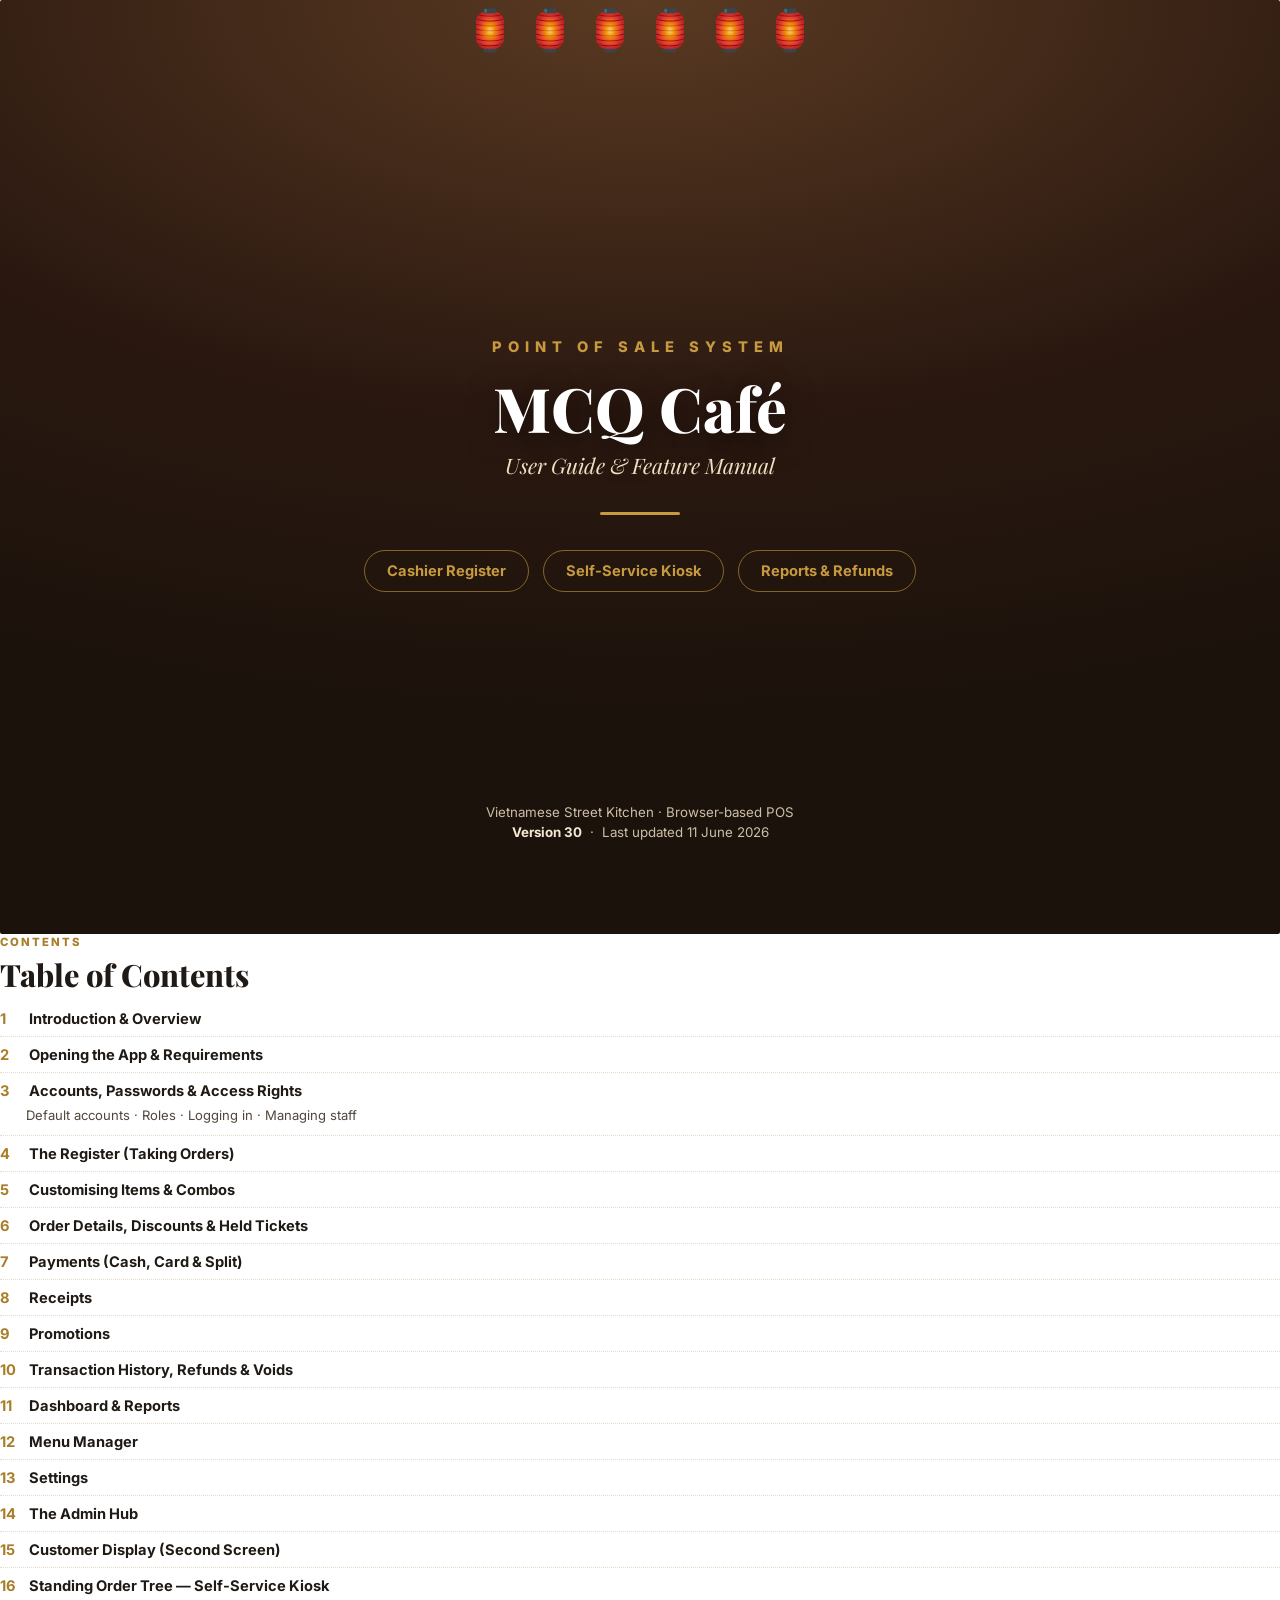
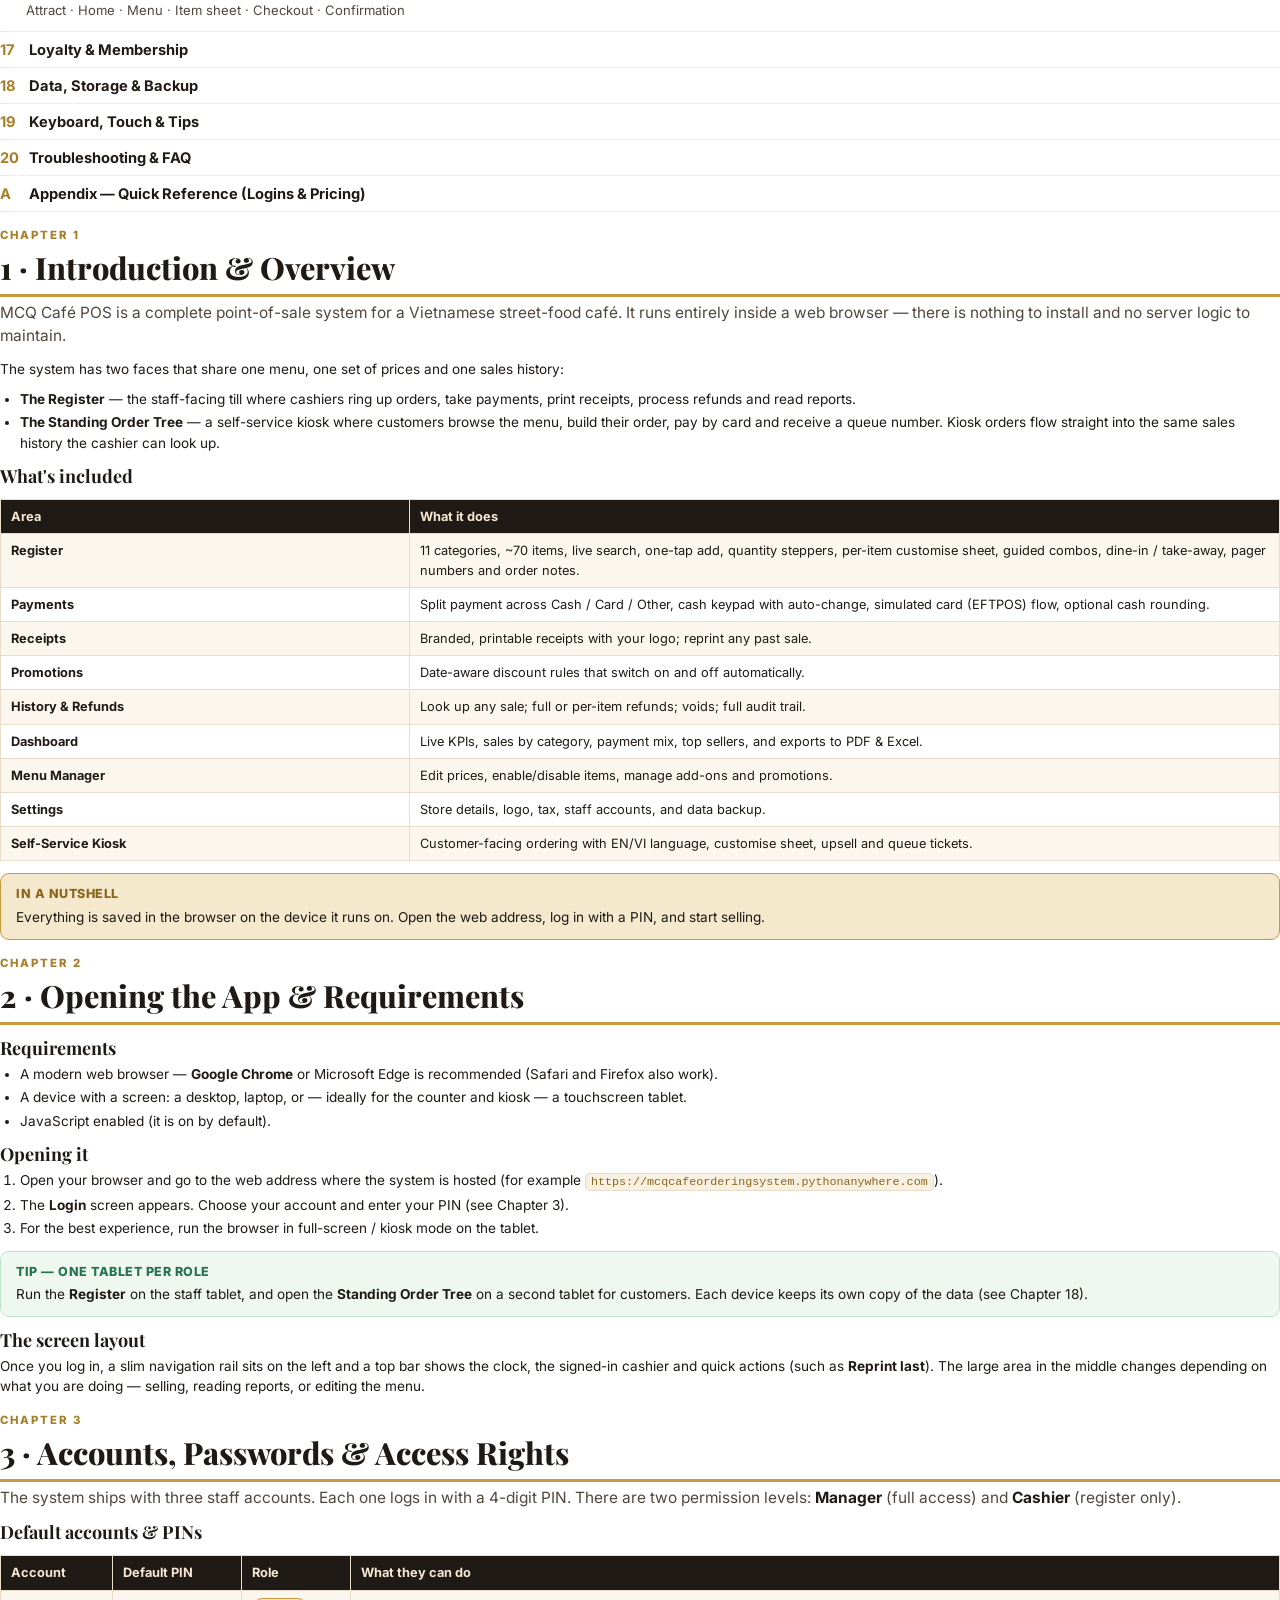
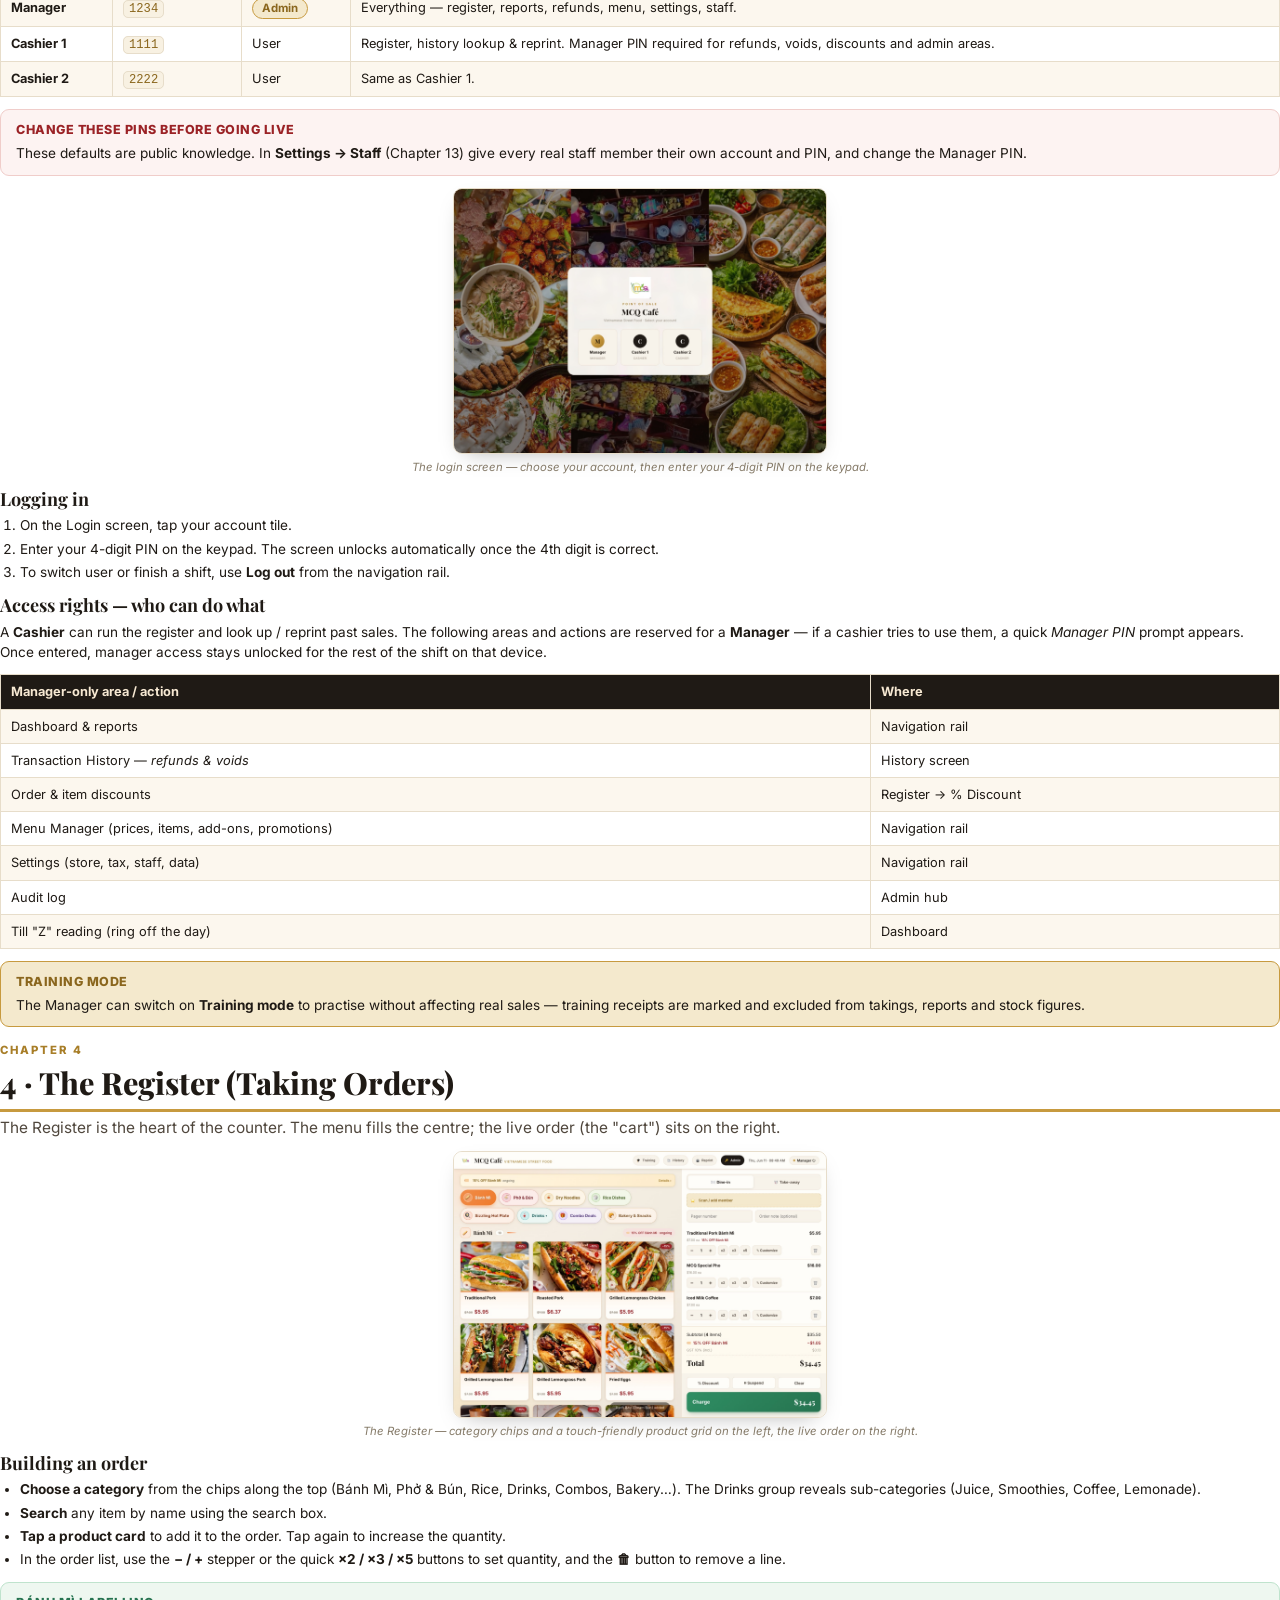
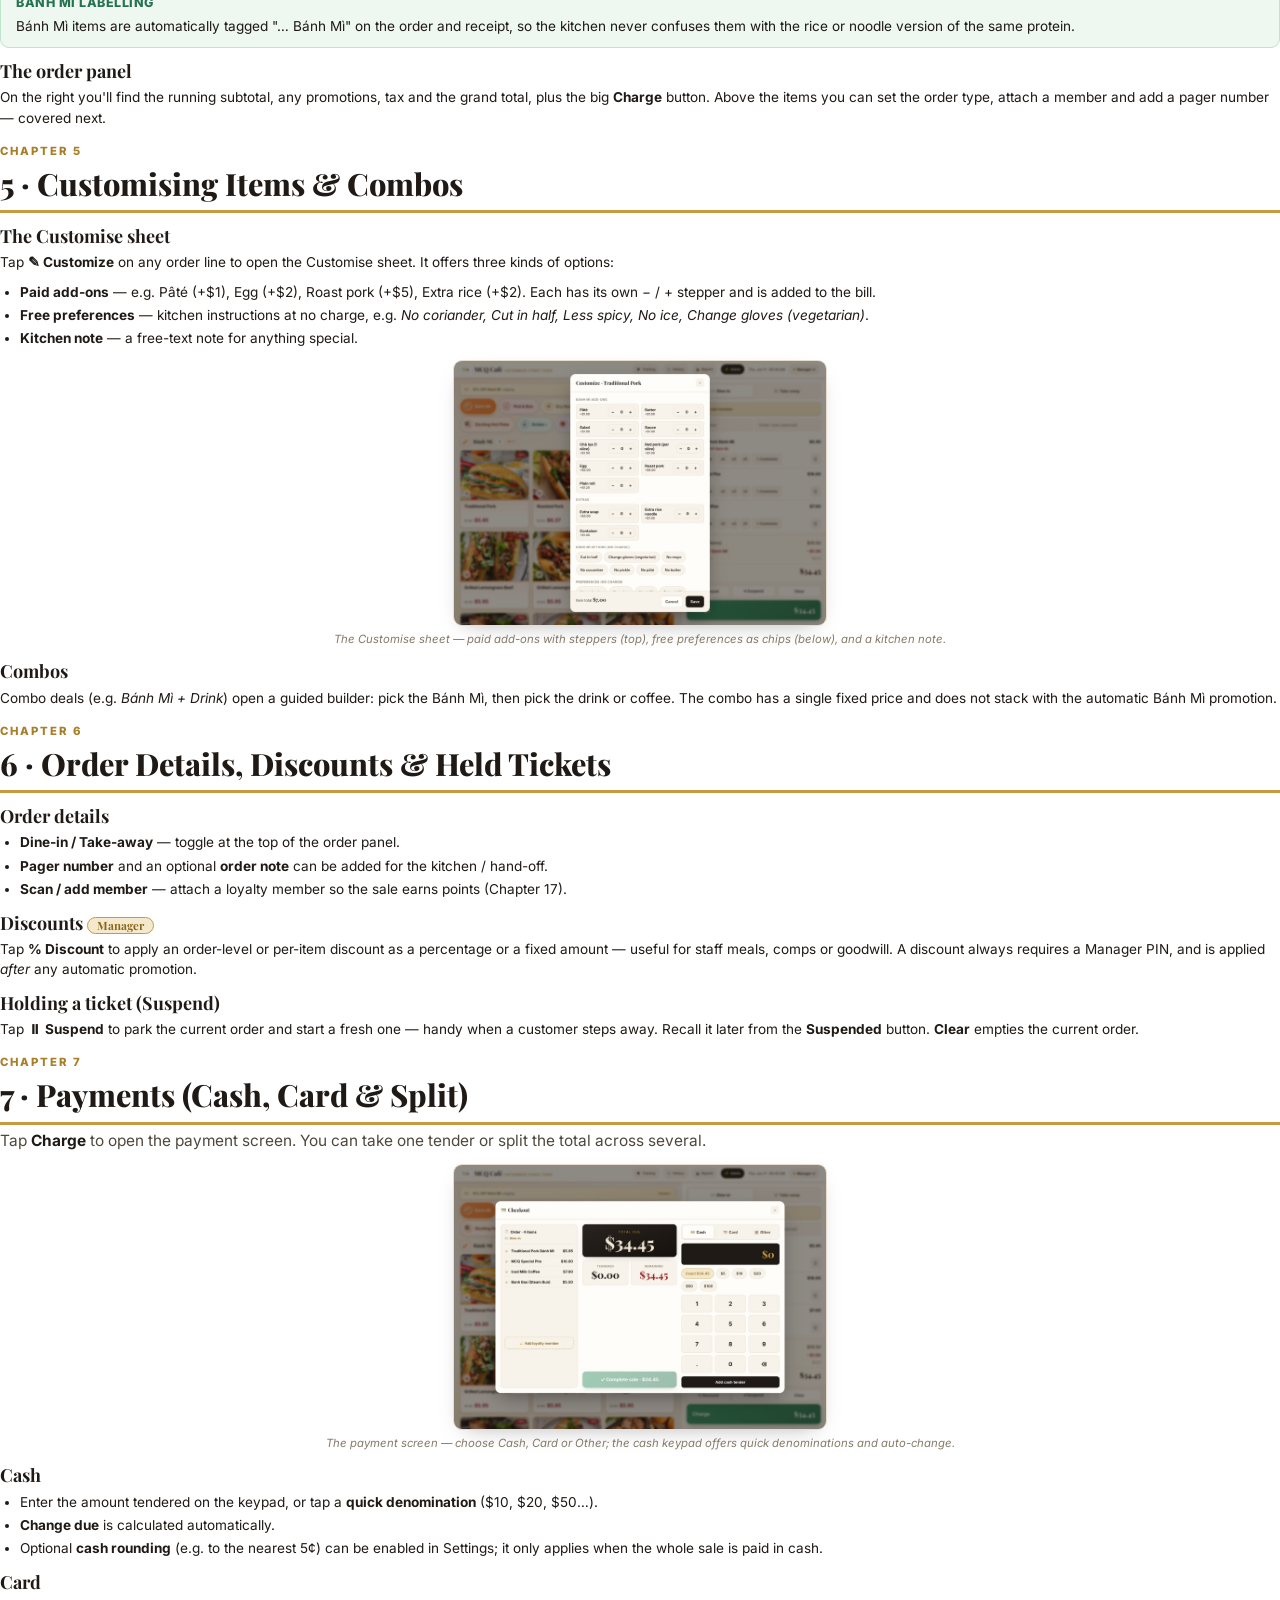
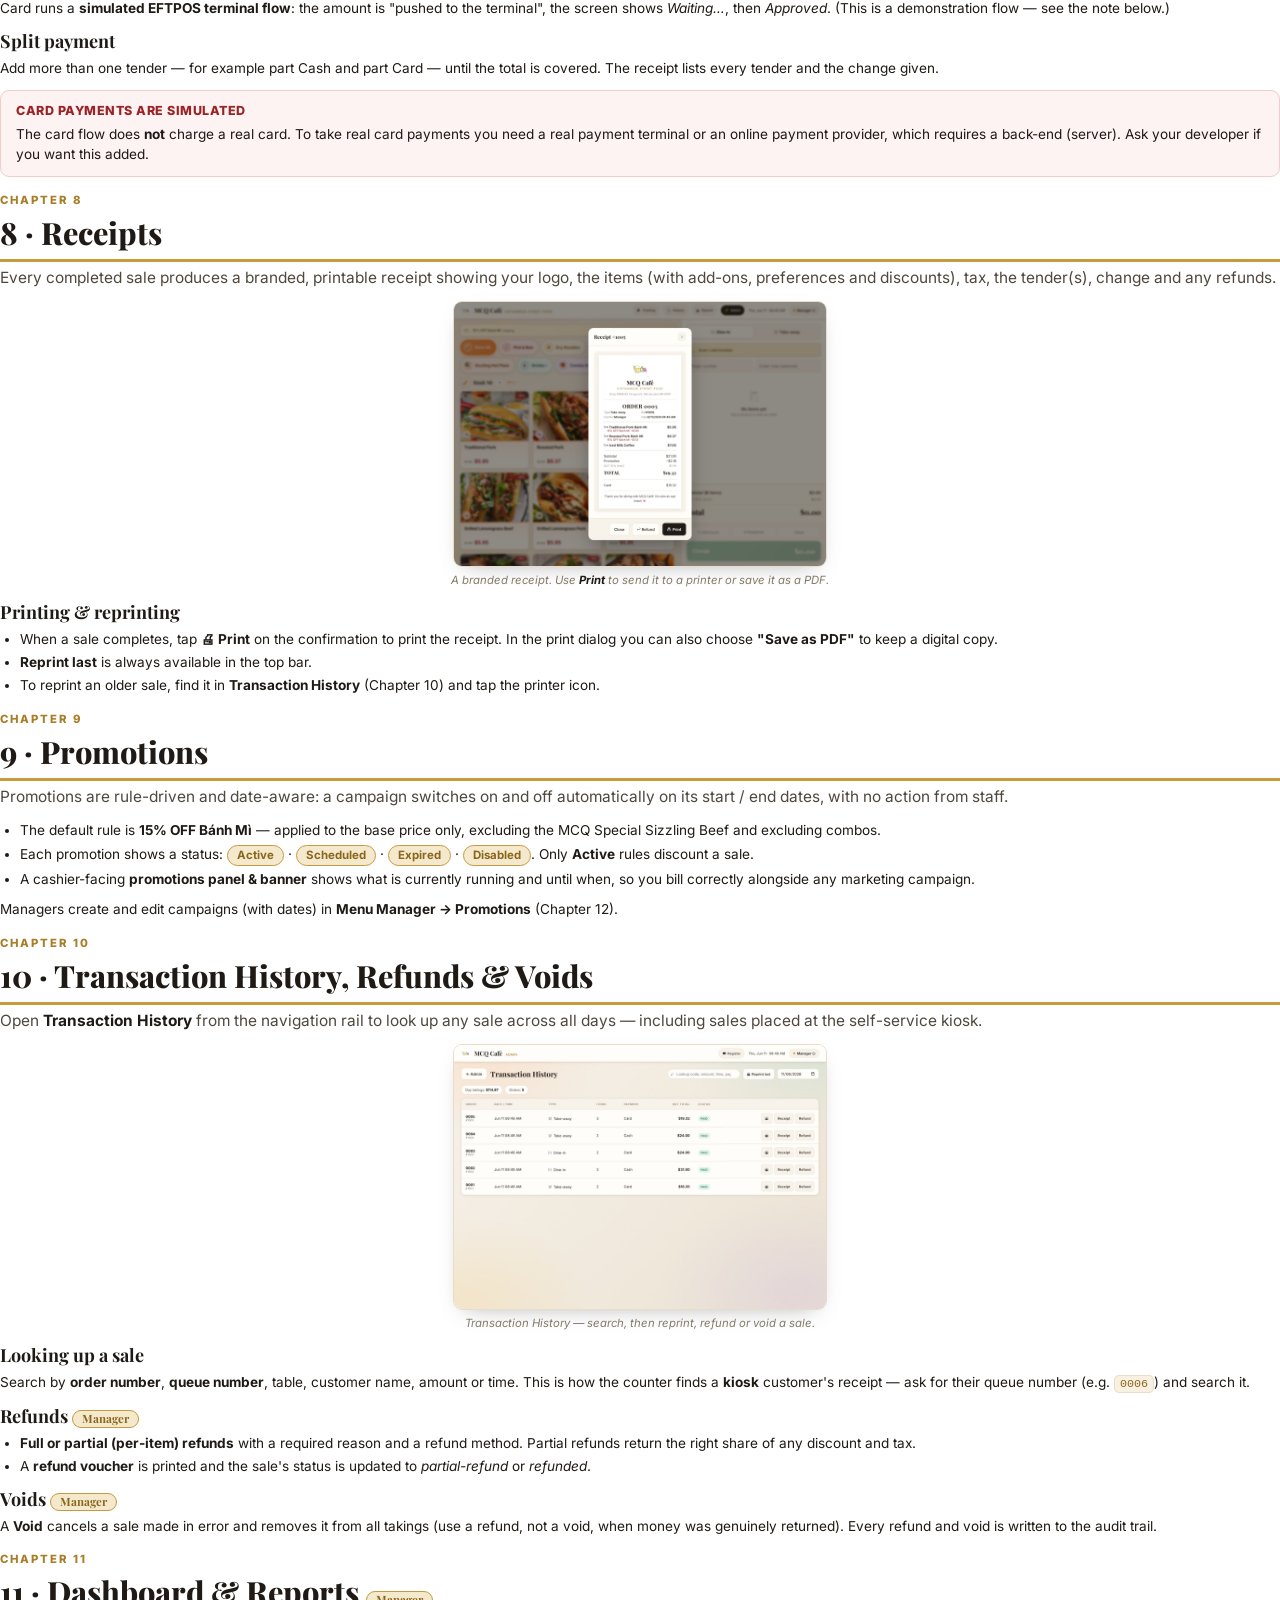
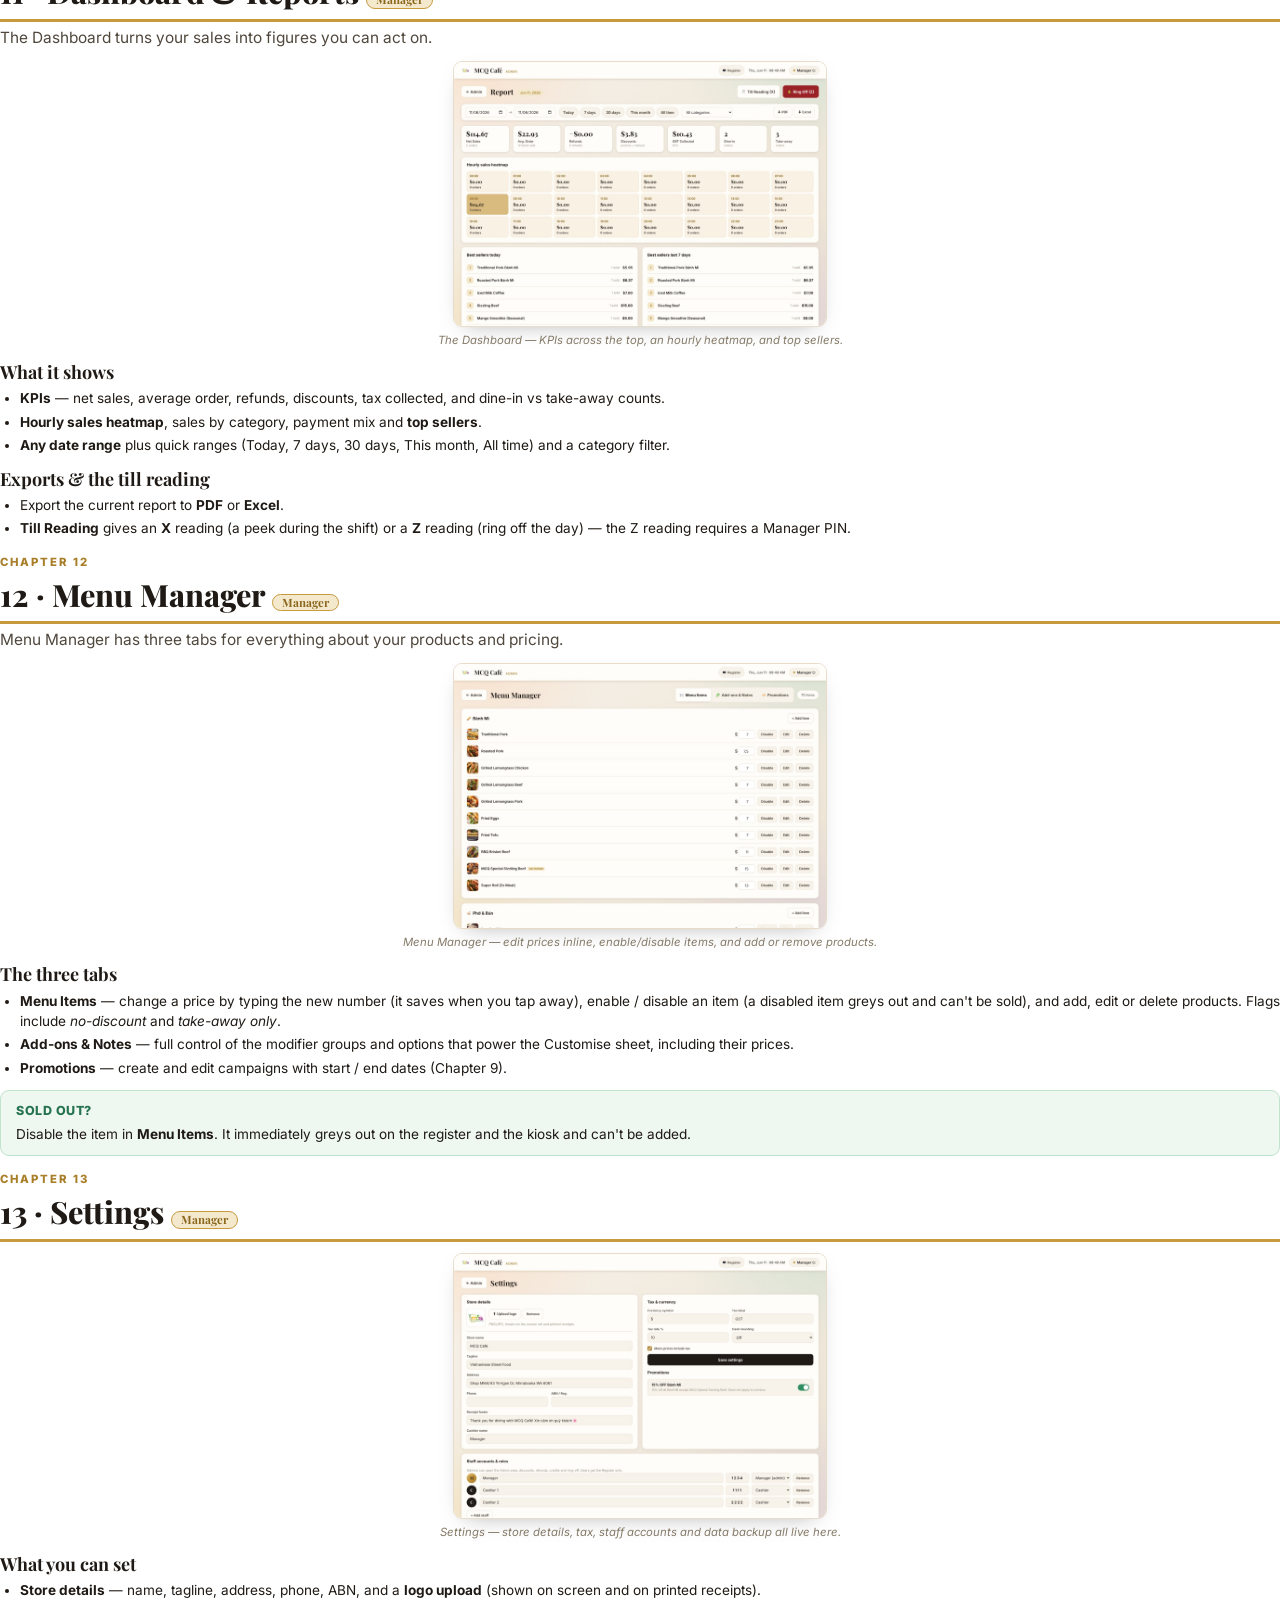
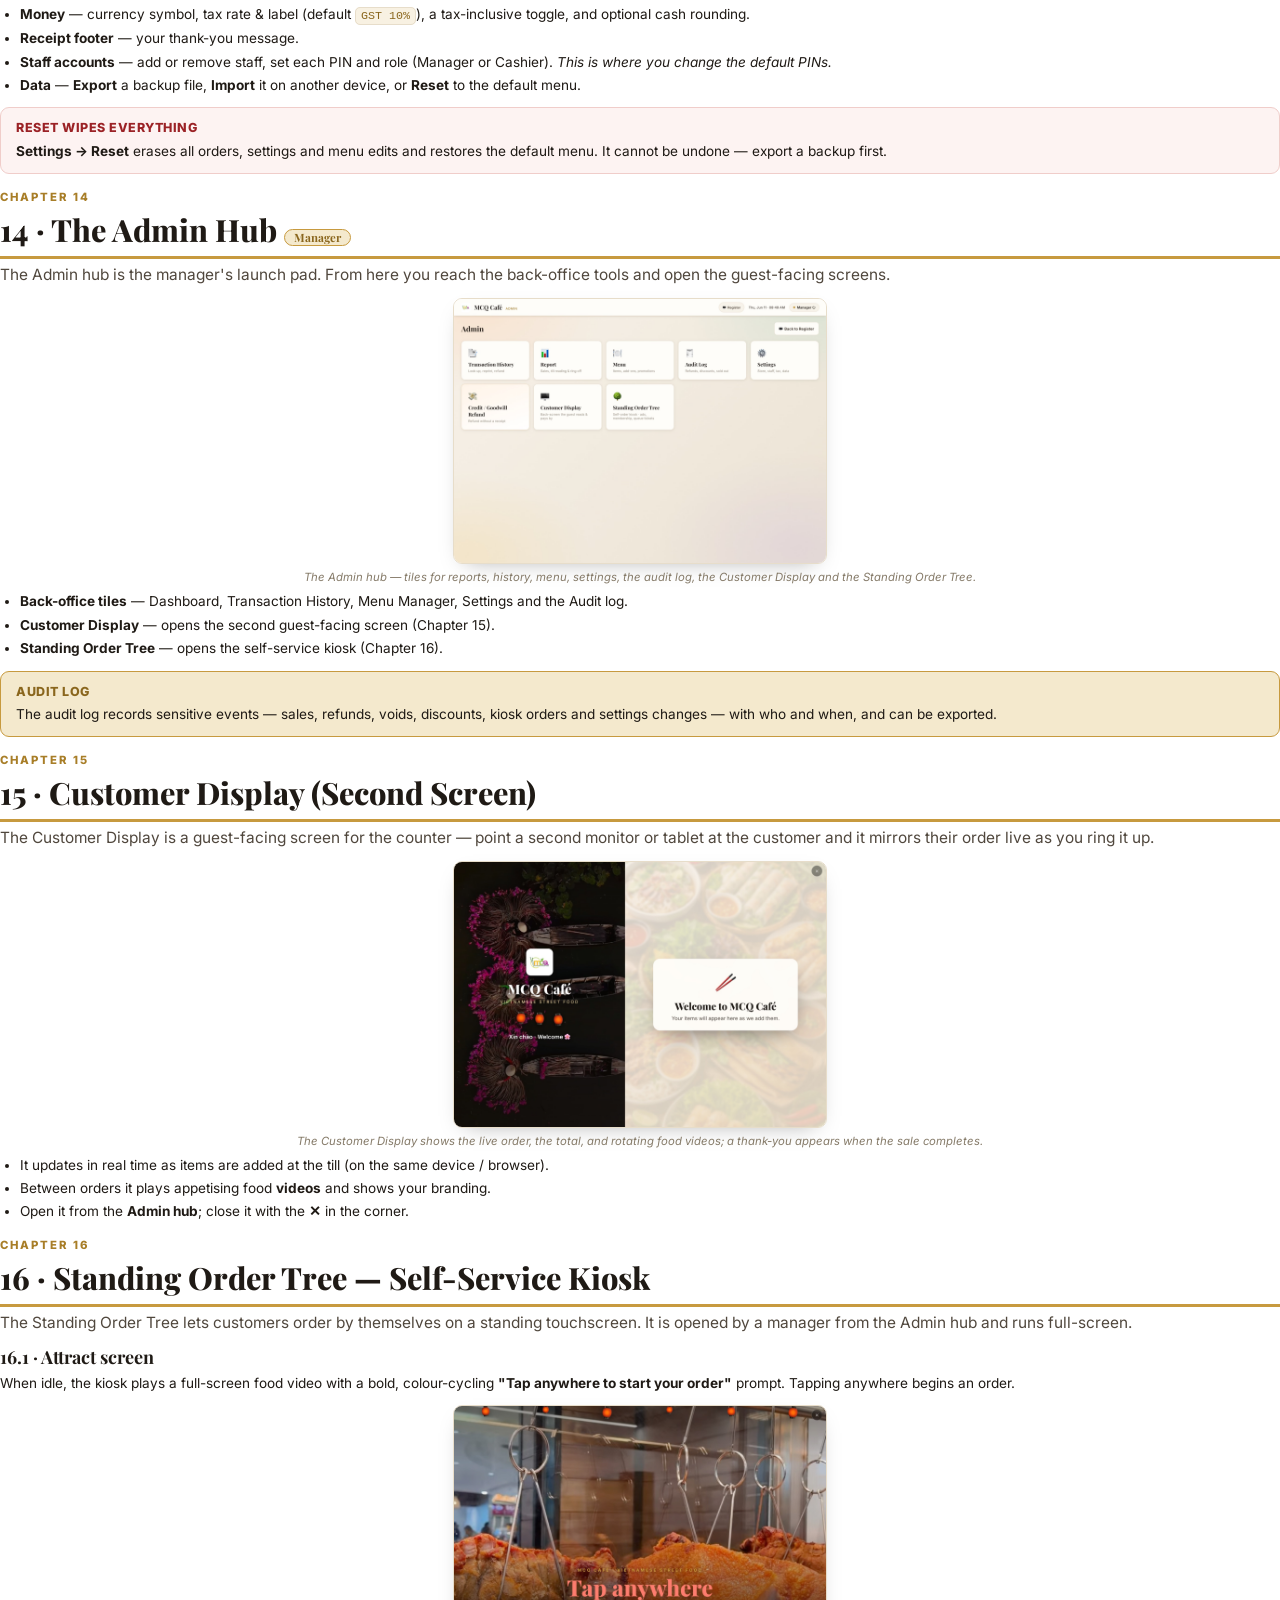
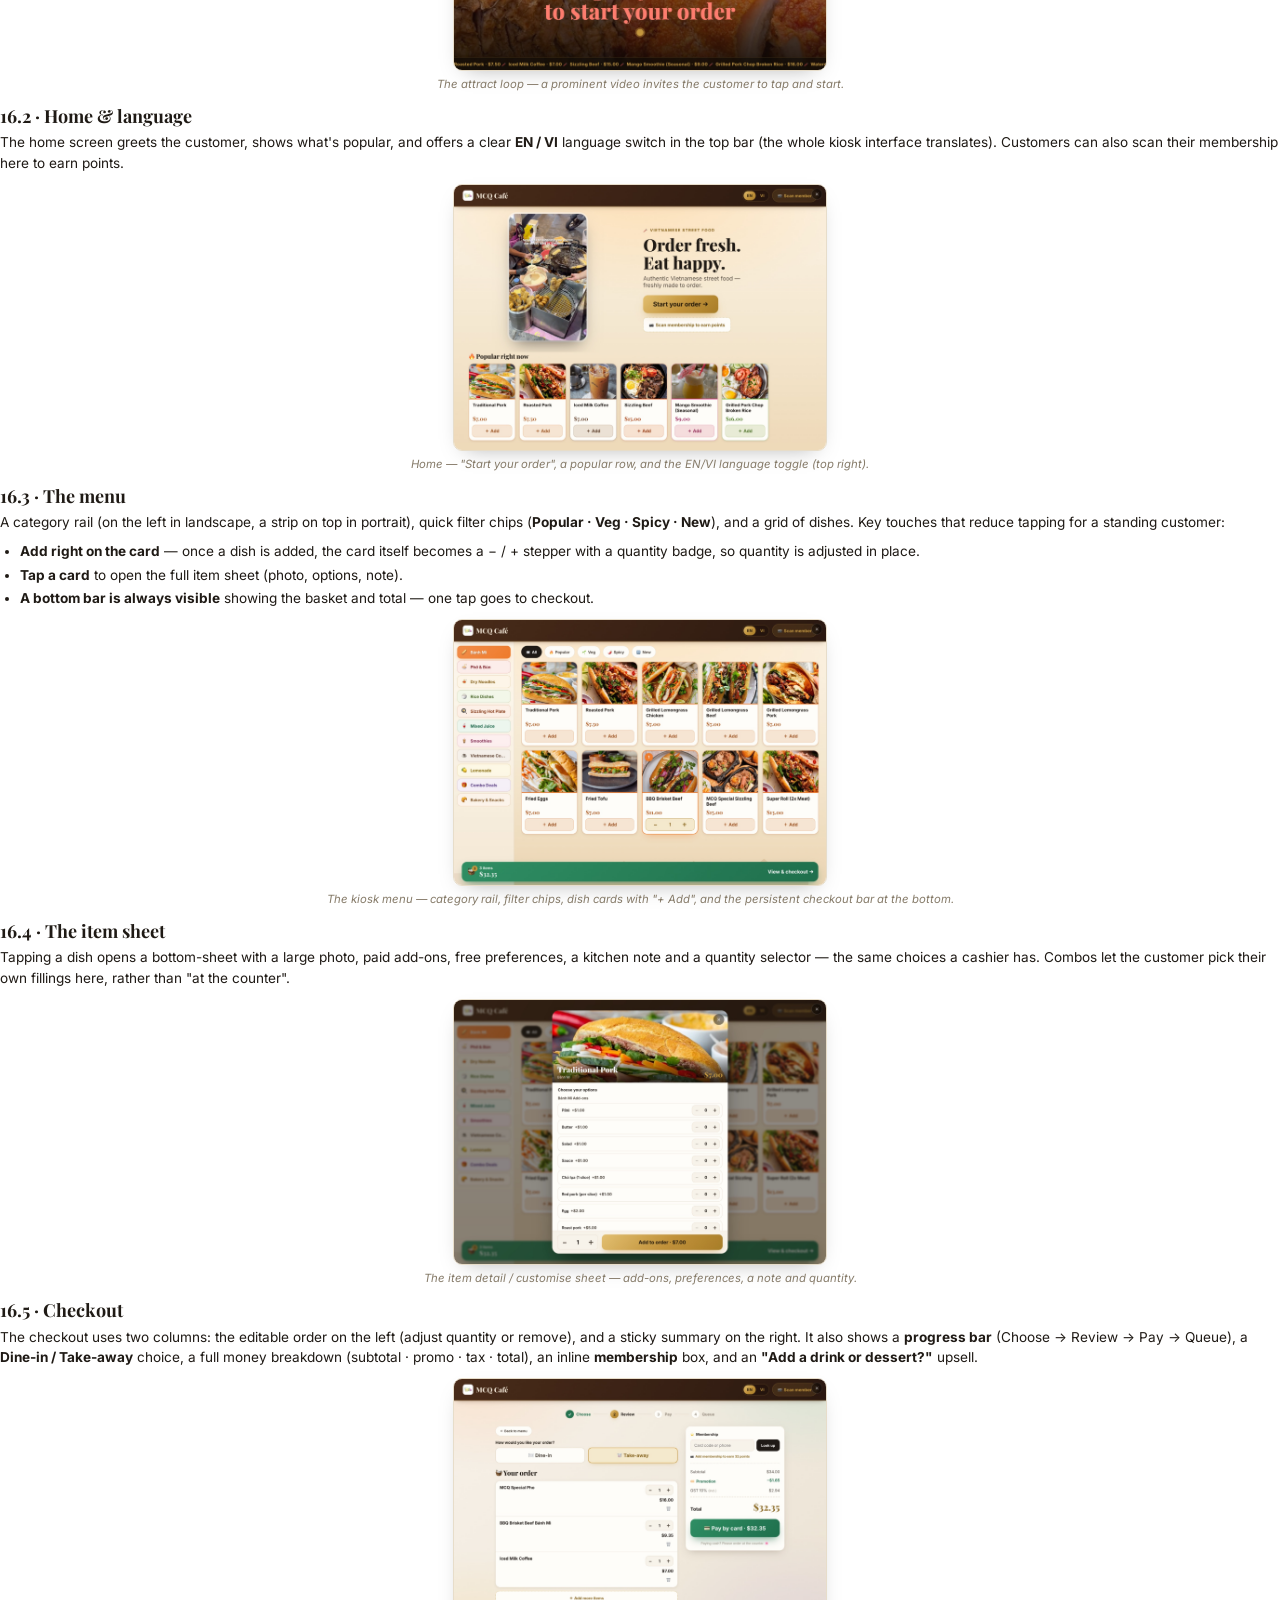
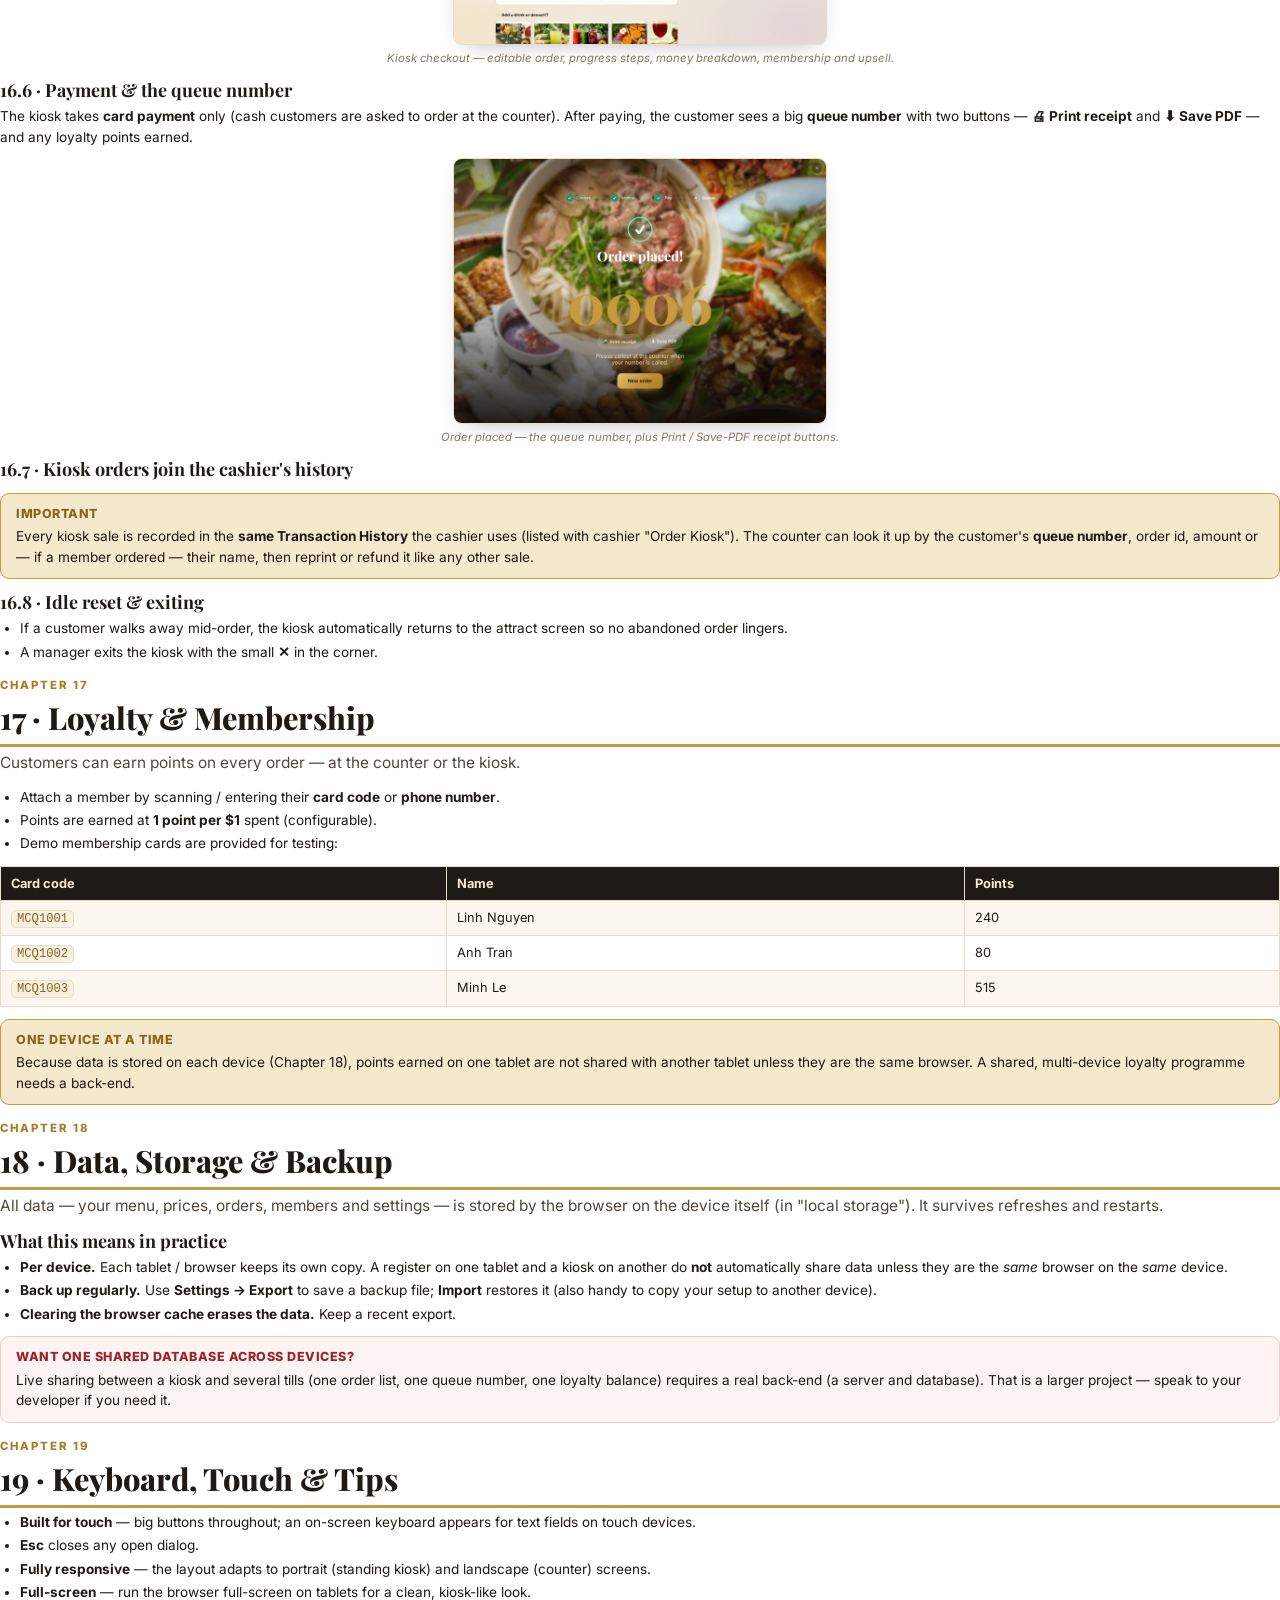
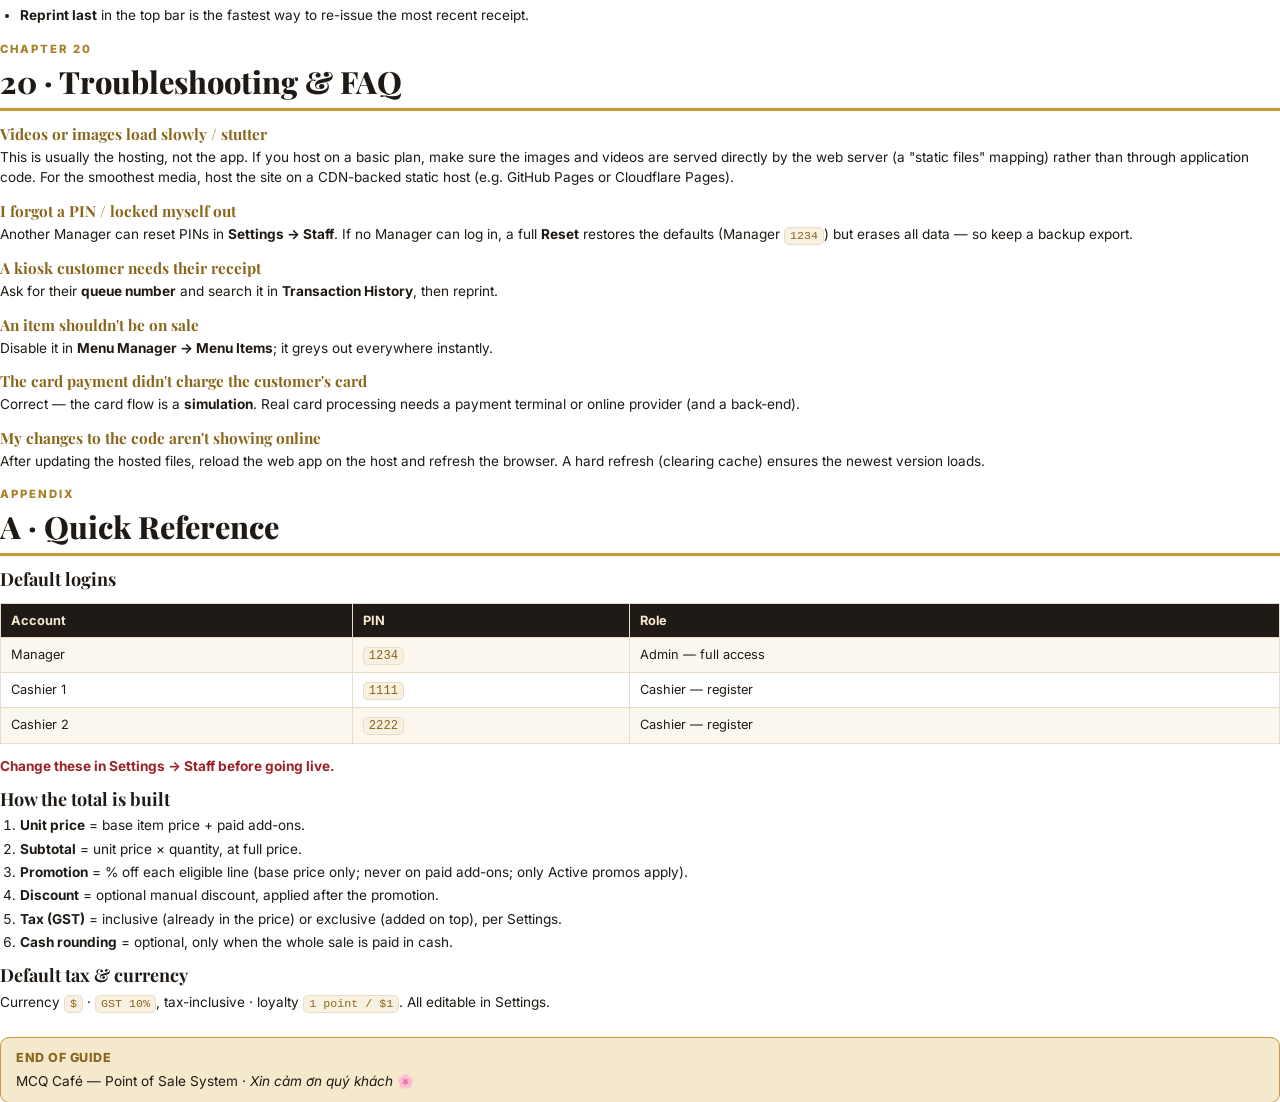
==== docs/USER_GUIDE.html @ 4bba177c "Add full user guide (PDF + HTML + screenshots) A 20-page English user manual covering accounts/passw" ====
<!doctype html>
<html lang="en">
<head>
<meta charset="utf-8">
<title>MCQ Café POS — User Guide</title>
<link href="https://fonts.googleapis.com/css2?family=Playfair+Display:wght@600;700;800&family=Inter:wght@400;500;600;700;800&display=swap" rel="stylesheet">
<style>
  :root{
    --ink:#1f1a15; --ink2:#50473d; --muted:#857a68;
    --gold:#c79a3f; --gold2:#a87e28; --gold3:#8a661d; --goldsoft:#f4e9cd;
    --line:#e7ddca; --cream:#fcf7ee; --cream2:#f8f1e2; --green:#267350; --red:#9b2226;
    --serif:'Playfair Display',Georgia,serif; --sans:'Inter',-apple-system,Segoe UI,sans-serif;
  }
  *{box-sizing:border-box;}
  html{-webkit-print-color-adjust:exact;print-color-adjust:exact;}
  body{margin:0;font-family:var(--sans);color:var(--ink);font-size:10.2pt;line-height:1.5;}
  h1,h2,h3,h4{font-family:var(--serif);color:var(--ink);line-height:1.18;}
  p{margin:0 0 9px;}
  a{color:var(--gold3);}
  code{font-family:'SF Mono',Menlo,monospace;background:var(--cream2);border:1px solid var(--line);border-radius:5px;padding:1px 5px;font-size:.86em;color:var(--gold3);}
  ul,ol{margin:0 0 10px;padding-left:20px;}
  li{margin:3px 0;}
  strong{color:var(--ink);}

  /* ---- page flow ---- */
  .chapter{margin-top:15px;}
  .chapter:first-of-type{margin-top:0;}
  .toc{page-break-after:always;}
  h2.h,h3,h4{page-break-after:avoid;}
  .avoid{page-break-inside:avoid;}

  /* ---- cover ---- */
  .cover{position:relative;height:247mm;display:flex;flex-direction:column;justify-content:center;
    color:#f6e8d2;text-align:center;padding:0 22mm;overflow:hidden;border-radius:2px;
    background:radial-gradient(120% 80% at 50% 0%,#5a3a22 0%,#2a1810 55%,#1a120b 100%);page-break-after:always;}
  .cover .lantern{position:absolute;top:0;left:0;right:0;display:flex;justify-content:space-around;font-size:30pt;opacity:.9;}
  .cover .eyebrow{letter-spacing:6px;text-transform:uppercase;color:var(--gold);font-weight:800;font-size:11pt;margin-bottom:14px;}
  .cover h1{font-size:46pt;font-weight:800;color:#fff;margin:0 0 6px;text-shadow:0 6px 30px rgba(0,0,0,.5);}
  .cover .sub{font-size:16pt;color:#f0e0c2;font-family:var(--serif);font-style:italic;margin-bottom:30px;}
  .cover .rule{width:80px;height:3px;background:var(--gold);margin:0 auto 30px;border-radius:3px;}
  .cover .tag{display:inline-block;border:1.5px solid rgba(199,154,63,.6);border-radius:30px;padding:9px 22px;color:var(--gold);font-weight:700;font-size:11pt;margin:5px;}
  .cover .foot{position:absolute;left:0;right:0;bottom:24mm;color:#cdbfa6;font-size:10pt;}
  .cover .foot b{color:#f6e8d2;}

  /* ---- headings ---- */
  h2.h{font-size:23pt;font-weight:800;margin:0 0 4px;padding-bottom:8px;border-bottom:3px solid var(--gold);}
  .kicker{color:var(--gold2);font-weight:800;letter-spacing:2px;text-transform:uppercase;font-size:8.5pt;margin-bottom:6px;}
  h3{font-size:13.5pt;font-weight:700;margin:13px 0 5px;color:var(--ink);}
  h4{font-size:11.5pt;font-weight:700;margin:14px 0 4px;color:var(--gold3);}

  /* ---- figures ---- */
  figure{margin:11px 0 5px;page-break-inside:avoid;}
  figure img{width:52%;max-width:99mm;border:1px solid var(--line);border-radius:9px;box-shadow:0 8px 22px -12px rgba(0,0,0,.35);display:block;margin:0 auto;}
  figcaption{font-size:8.5pt;color:var(--muted);margin-top:5px;text-align:center;font-style:italic;}

  /* ---- callouts ---- */
  .box{border-radius:9px;padding:11px 15px;margin:12px 0;page-break-inside:avoid;border:1px solid var(--line);background:var(--cream);}
  .box .bt{font-weight:800;font-size:9.4pt;text-transform:uppercase;letter-spacing:.5px;margin-bottom:3px;}
  .tip{background:#eef7f0;border-color:#bfe3cd;} .tip .bt{color:var(--green);}
  .warn{background:#fdf3f2;border-color:#f0cdca;} .warn .bt{color:var(--red);}
  .note{background:var(--goldsoft);border-color:var(--gold);} .note .bt{color:var(--gold3);}

  /* ---- tables ---- */
  table{width:100%;border-collapse:collapse;margin:12px 0;font-size:9.6pt;page-break-inside:avoid;}
  th,td{border:1px solid var(--line);padding:7px 10px;text-align:left;vertical-align:top;}
  th{background:var(--ink);color:#f6e8d2;font-weight:700;}
  tr:nth-child(even) td{background:var(--cream);}
  td code{font-size:.95em;}

  .lead{font-size:11.6pt;color:var(--ink2);margin-bottom:12px;}
  .pill{display:inline-block;background:var(--goldsoft);color:var(--gold3);border:1px solid var(--gold);border-radius:20px;padding:1px 9px;font-size:8.6pt;font-weight:700;}
  .twocol{column-count:2;column-gap:20px;}
  .twocol li{break-inside:avoid;}

  /* TOC */
  .toc h2{border:none;}
  .toc ol{list-style:none;padding:0;font-size:11pt;}
  .toc>ol>li{margin:7px 0;font-weight:700;border-bottom:1px dotted var(--line);padding-bottom:6px;}
  .toc .num{display:inline-block;width:26px;color:var(--gold2);}
  .toc ul{list-style:none;padding-left:26px;margin:4px 0;font-weight:400;color:var(--ink2);font-size:9.8pt;}
</style>
</head>
<body>

<!-- ====================== COVER ====================== -->
<section class="cover">
  <div class="lantern">🏮 🏮 🏮 🏮 🏮 🏮</div>
  <div class="eyebrow">Point of Sale System</div>
  <h1>MCQ Café</h1>
  <div class="sub">User Guide &amp; Feature Manual</div>
  <div class="rule"></div>
  <div>
    <span class="tag">Cashier Register</span>
    <span class="tag">Self-Service Kiosk</span>
    <span class="tag">Reports &amp; Refunds</span>
  </div>
  <div class="foot">
    Vietnamese Street Kitchen · Browser-based POS<br>
    <b>Version 30</b> &nbsp;·&nbsp; Last updated 11 June 2026
  </div>
</section>

<!-- ====================== TOC ====================== -->
<section class="toc">
  <div class="kicker">Contents</div>
  <h2 class="h">Table of Contents</h2>
  <ol>
    <li><span class="num">1</span> Introduction &amp; Overview</li>
    <li><span class="num">2</span> Opening the App &amp; Requirements</li>
    <li><span class="num">3</span> Accounts, Passwords &amp; Access Rights
      <ul><li>Default accounts · Roles · Logging in · Managing staff</li></ul></li>
    <li><span class="num">4</span> The Register (Taking Orders)</li>
    <li><span class="num">5</span> Customising Items &amp; Combos</li>
    <li><span class="num">6</span> Order Details, Discounts &amp; Held Tickets</li>
    <li><span class="num">7</span> Payments (Cash, Card &amp; Split)</li>
    <li><span class="num">8</span> Receipts</li>
    <li><span class="num">9</span> Promotions</li>
    <li><span class="num">10</span> Transaction History, Refunds &amp; Voids</li>
    <li><span class="num">11</span> Dashboard &amp; Reports</li>
    <li><span class="num">12</span> Menu Manager</li>
    <li><span class="num">13</span> Settings</li>
    <li><span class="num">14</span> The Admin Hub</li>
    <li><span class="num">15</span> Customer Display (Second Screen)</li>
    <li><span class="num">16</span> Standing Order Tree — Self-Service Kiosk
      <ul><li>Attract · Home · Menu · Item sheet · Checkout · Confirmation</li></ul></li>
    <li><span class="num">17</span> Loyalty &amp; Membership</li>
    <li><span class="num">18</span> Data, Storage &amp; Backup</li>
    <li><span class="num">19</span> Keyboard, Touch &amp; Tips</li>
    <li><span class="num">20</span> Troubleshooting &amp; FAQ</li>
    <li><span class="num">A</span> Appendix — Quick Reference (Logins &amp; Pricing)</li>
  </ol>
</section>

<!-- ====================== 1. INTRO ====================== -->
<section class="chapter">
  <div class="kicker">Chapter 1</div>
  <h2 class="h">1 · Introduction &amp; Overview</h2>
  <p class="lead">MCQ Café POS is a complete point-of-sale system for a Vietnamese street-food café. It runs entirely inside a web browser — there is nothing to install and no server logic to maintain.</p>

  <p>The system has two faces that share one menu, one set of prices and one sales history:</p>
  <ul>
    <li><strong>The Register</strong> — the staff-facing till where cashiers ring up orders, take payments, print receipts, process refunds and read reports.</li>
    <li><strong>The Standing Order Tree</strong> — a self-service kiosk where customers browse the menu, build their order, pay by card and receive a queue number. Kiosk orders flow straight into the same sales history the cashier can look up.</li>
  </ul>

  <h3>What's included</h3>
  <table>
    <tr><th style="width:32%">Area</th><th>What it does</th></tr>
    <tr><td><strong>Register</strong></td><td>11 categories, ~70 items, live search, one-tap add, quantity steppers, per-item customise sheet, guided combos, dine-in / take-away, pager numbers and order notes.</td></tr>
    <tr><td><strong>Payments</strong></td><td>Split payment across Cash / Card / Other, cash keypad with auto-change, simulated card (EFTPOS) flow, optional cash rounding.</td></tr>
    <tr><td><strong>Receipts</strong></td><td>Branded, printable receipts with your logo; reprint any past sale.</td></tr>
    <tr><td><strong>Promotions</strong></td><td>Date-aware discount rules that switch on and off automatically.</td></tr>
    <tr><td><strong>History &amp; Refunds</strong></td><td>Look up any sale; full or per-item refunds; voids; full audit trail.</td></tr>
    <tr><td><strong>Dashboard</strong></td><td>Live KPIs, sales by category, payment mix, top sellers, and exports to PDF &amp; Excel.</td></tr>
    <tr><td><strong>Menu Manager</strong></td><td>Edit prices, enable/disable items, manage add-ons and promotions.</td></tr>
    <tr><td><strong>Settings</strong></td><td>Store details, logo, tax, staff accounts, and data backup.</td></tr>
    <tr><td><strong>Self-Service Kiosk</strong></td><td>Customer-facing ordering with EN/VI language, customise sheet, upsell and queue tickets.</td></tr>
  </table>

  <div class="box note"><div class="bt">In a nutshell</div>Everything is saved in the browser on the device it runs on. Open the web address, log in with a PIN, and start selling.</div>
</section>

<!-- ====================== 2. OPENING ====================== -->
<section class="chapter">
  <div class="kicker">Chapter 2</div>
  <h2 class="h">2 · Opening the App &amp; Requirements</h2>

  <h3>Requirements</h3>
  <ul>
    <li>A modern web browser — <strong>Google Chrome</strong> or Microsoft Edge is recommended (Safari and Firefox also work).</li>
    <li>A device with a screen: a desktop, laptop, or — ideally for the counter and kiosk — a touchscreen tablet.</li>
    <li>JavaScript enabled (it is on by default).</li>
  </ul>

  <h3>Opening it</h3>
  <ol>
    <li>Open your browser and go to the web address where the system is hosted (for example <code>https://mcqcafeorderingsystem.pythonanywhere.com</code>).</li>
    <li>The <strong>Login</strong> screen appears. Choose your account and enter your PIN (see Chapter 3).</li>
    <li>For the best experience, run the browser in full-screen / kiosk mode on the tablet.</li>
  </ol>

  <div class="box tip"><div class="bt">Tip — one tablet per role</div>Run the <strong>Register</strong> on the staff tablet, and open the <strong>Standing Order Tree</strong> on a second tablet for customers. Each device keeps its own copy of the data (see Chapter 18).</div>

  <h3>The screen layout</h3>
  <p>Once you log in, a slim navigation rail sits on the left and a top bar shows the clock, the signed-in cashier and quick actions (such as <strong>Reprint last</strong>). The large area in the middle changes depending on what you are doing — selling, reading reports, or editing the menu.</p>
</section>

<!-- ====================== 3. ACCOUNTS ====================== -->
<section class="chapter">
  <div class="kicker">Chapter 3</div>
  <h2 class="h">3 · Accounts, Passwords &amp; Access Rights</h2>
  <p class="lead">The system ships with three staff accounts. Each one logs in with a 4-digit PIN. There are two permission levels: <strong>Manager</strong> (full access) and <strong>Cashier</strong> (register only).</p>

  <h3>Default accounts &amp; PINs</h3>
  <table>
    <tr><th>Account</th><th>Default PIN</th><th>Role</th><th>What they can do</th></tr>
    <tr><td><strong>Manager</strong></td><td><code>1234</code></td><td><span class="pill">Admin</span></td><td>Everything — register, reports, refunds, menu, settings, staff.</td></tr>
    <tr><td><strong>Cashier 1</strong></td><td><code>1111</code></td><td>User</td><td>Register, history lookup &amp; reprint. Manager PIN required for refunds, voids, discounts and admin areas.</td></tr>
    <tr><td><strong>Cashier 2</strong></td><td><code>2222</code></td><td>User</td><td>Same as Cashier 1.</td></tr>
  </table>

  <div class="box warn"><div class="bt">Change these PINs before going live</div>These defaults are public knowledge. In <strong>Settings → Staff</strong> (Chapter 13) give every real staff member their own account and PIN, and change the Manager PIN.</div>

  <figure><img src="img/01-login.jpg" alt="Login screen"><figcaption>The login screen — choose your account, then enter your 4-digit PIN on the keypad.</figcaption></figure>

  <h3>Logging in</h3>
  <ol>
    <li>On the Login screen, tap your account tile.</li>
    <li>Enter your 4-digit PIN on the keypad. The screen unlocks automatically once the 4th digit is correct.</li>
    <li>To switch user or finish a shift, use <strong>Log out</strong> from the navigation rail.</li>
  </ol>

  <h3>Access rights — who can do what</h3>
  <p>A <strong>Cashier</strong> can run the register and look up / reprint past sales. The following areas and actions are reserved for a <strong>Manager</strong> — if a cashier tries to use them, a quick <em>Manager PIN</em> prompt appears. Once entered, manager access stays unlocked for the rest of the shift on that device.</p>
  <table>
    <tr><th>Manager-only area / action</th><th>Where</th></tr>
    <tr><td>Dashboard &amp; reports</td><td>Navigation rail</td></tr>
    <tr><td>Transaction History — <em>refunds &amp; voids</em></td><td>History screen</td></tr>
    <tr><td>Order &amp; item discounts</td><td>Register → % Discount</td></tr>
    <tr><td>Menu Manager (prices, items, add-ons, promotions)</td><td>Navigation rail</td></tr>
    <tr><td>Settings (store, tax, staff, data)</td><td>Navigation rail</td></tr>
    <tr><td>Audit log</td><td>Admin hub</td></tr>
    <tr><td>Till "Z" reading (ring off the day)</td><td>Dashboard</td></tr>
  </table>
  <div class="box note"><div class="bt">Training mode</div>The Manager can switch on <strong>Training mode</strong> to practise without affecting real sales — training receipts are marked and excluded from takings, reports and stock figures.</div>
</section>

<!-- ====================== 4. REGISTER ====================== -->
<section class="chapter">
  <div class="kicker">Chapter 4</div>
  <h2 class="h">4 · The Register (Taking Orders)</h2>
  <p class="lead">The Register is the heart of the counter. The menu fills the centre; the live order (the "cart") sits on the right.</p>

  <figure><img src="img/02-register.jpg" alt="Register screen"><figcaption>The Register — category chips and a touch-friendly product grid on the left, the live order on the right.</figcaption></figure>

  <h3>Building an order</h3>
  <ul>
    <li><strong>Choose a category</strong> from the chips along the top (Bánh Mì, Phở &amp; Bún, Rice, Drinks, Combos, Bakery…). The Drinks group reveals sub-categories (Juice, Smoothies, Coffee, Lemonade).</li>
    <li><strong>Search</strong> any item by name using the search box.</li>
    <li><strong>Tap a product card</strong> to add it to the order. Tap again to increase the quantity.</li>
    <li>In the order list, use the <strong>−&nbsp;/&nbsp;+</strong> stepper or the quick <strong>×2 / ×3 / ×5</strong> buttons to set quantity, and the <strong>🗑</strong> button to remove a line.</li>
  </ul>
  <div class="box tip"><div class="bt">Bánh Mì labelling</div>Bánh Mì items are automatically tagged "… Bánh Mì" on the order and receipt, so the kitchen never confuses them with the rice or noodle version of the same protein.</div>

  <h3>The order panel</h3>
  <p>On the right you'll find the running subtotal, any promotions, tax and the grand total, plus the big <strong>Charge</strong> button. Above the items you can set the order type, attach a member and add a pager number — covered next.</p>
</section>

<!-- ====================== 5. CUSTOMISE ====================== -->
<section class="chapter">
  <div class="kicker">Chapter 5</div>
  <h2 class="h">5 · Customising Items &amp; Combos</h2>

  <h3>The Customise sheet</h3>
  <p>Tap <strong>✎ Customize</strong> on any order line to open the Customise sheet. It offers three kinds of options:</p>
  <ul>
    <li><strong>Paid add-ons</strong> — e.g. Pâté (+$1), Egg (+$2), Roast pork (+$5), Extra rice (+$2). Each has its own − / + stepper and is added to the bill.</li>
    <li><strong>Free preferences</strong> — kitchen instructions at no charge, e.g. <em>No coriander, Cut in half, Less spicy, No ice, Change gloves (vegetarian)</em>.</li>
    <li><strong>Kitchen note</strong> — a free-text note for anything special.</li>
  </ul>

  <figure><img src="img/03-customize.jpg" alt="Customize sheet"><figcaption>The Customise sheet — paid add-ons with steppers (top), free preferences as chips (below), and a kitchen note.</figcaption></figure>

  <h3>Combos</h3>
  <p>Combo deals (e.g. <em>Bánh Mì + Drink</em>) open a guided builder: pick the Bánh Mì, then pick the drink or coffee. The combo has a single fixed price and does not stack with the automatic Bánh Mì promotion.</p>
</section>

<!-- ====================== 6. ORDER DETAILS ====================== -->
<section class="chapter">
  <div class="kicker">Chapter 6</div>
  <h2 class="h">6 · Order Details, Discounts &amp; Held Tickets</h2>

  <h3>Order details</h3>
  <ul>
    <li><strong>Dine-in / Take-away</strong> — toggle at the top of the order panel.</li>
    <li><strong>Pager number</strong> and an optional <strong>order note</strong> can be added for the kitchen / hand-off.</li>
    <li><strong>Scan / add member</strong> — attach a loyalty member so the sale earns points (Chapter 17).</li>
  </ul>

  <h3>Discounts <span class="pill">Manager</span></h3>
  <p>Tap <strong>% Discount</strong> to apply an order-level or per-item discount as a percentage or a fixed amount — useful for staff meals, comps or goodwill. A discount always requires a Manager PIN, and is applied <em>after</em> any automatic promotion.</p>

  <h3>Holding a ticket (Suspend)</h3>
  <p>Tap <strong>⏸ Suspend</strong> to park the current order and start a fresh one — handy when a customer steps away. Recall it later from the <strong>Suspended</strong> button. <strong>Clear</strong> empties the current order.</p>
</section>

<!-- ====================== 7. PAYMENTS ====================== -->
<section class="chapter">
  <div class="kicker">Chapter 7</div>
  <h2 class="h">7 · Payments (Cash, Card &amp; Split)</h2>
  <p class="lead">Tap <strong>Charge</strong> to open the payment screen. You can take one tender or split the total across several.</p>

  <figure><img src="img/04-payment.jpg" alt="Payment screen"><figcaption>The payment screen — choose Cash, Card or Other; the cash keypad offers quick denominations and auto-change.</figcaption></figure>

  <h3>Cash</h3>
  <ul>
    <li>Enter the amount tendered on the keypad, or tap a <strong>quick denomination</strong> ($10, $20, $50…).</li>
    <li><strong>Change due</strong> is calculated automatically.</li>
    <li>Optional <strong>cash rounding</strong> (e.g. to the nearest 5¢) can be enabled in Settings; it only applies when the whole sale is paid in cash.</li>
  </ul>

  <h3>Card</h3>
  <p>Card runs a <strong>simulated EFTPOS terminal flow</strong>: the amount is "pushed to the terminal", the screen shows <em>Waiting…</em>, then <em>Approved</em>. (This is a demonstration flow — see the note below.)</p>

  <h3>Split payment</h3>
  <p>Add more than one tender — for example part Cash and part Card — until the total is covered. The receipt lists every tender and the change given.</p>

  <div class="box warn"><div class="bt">Card payments are simulated</div>The card flow does <strong>not</strong> charge a real card. To take real card payments you need a real payment terminal or an online payment provider, which requires a back-end (server). Ask your developer if you want this added.</div>
</section>

<!-- ====================== 8. RECEIPTS ====================== -->
<section class="chapter">
  <div class="kicker">Chapter 8</div>
  <h2 class="h">8 · Receipts</h2>
  <p class="lead">Every completed sale produces a branded, printable receipt showing your logo, the items (with add-ons, preferences and discounts), tax, the tender(s), change and any refunds.</p>

  <figure><img src="img/05-receipt.jpg" alt="Receipt"><figcaption>A branded receipt. Use <strong>Print</strong> to send it to a printer or save it as a PDF.</figcaption></figure>

  <h3>Printing &amp; reprinting</h3>
  <ul>
    <li>When a sale completes, tap <strong>🖨 Print</strong> on the confirmation to print the receipt. In the print dialog you can also choose <strong>"Save as PDF"</strong> to keep a digital copy.</li>
    <li><strong>Reprint last</strong> is always available in the top bar.</li>
    <li>To reprint an older sale, find it in <strong>Transaction History</strong> (Chapter 10) and tap the printer icon.</li>
  </ul>
</section>

<!-- ====================== 9. PROMOTIONS ====================== -->
<section class="chapter">
  <div class="kicker">Chapter 9</div>
  <h2 class="h">9 · Promotions</h2>
  <p class="lead">Promotions are rule-driven and date-aware: a campaign switches on and off automatically on its start / end dates, with no action from staff.</p>

  <ul>
    <li>The default rule is <strong>15% OFF Bánh Mì</strong> — applied to the base price only, excluding the MCQ Special Sizzling Beef and excluding combos.</li>
    <li>Each promotion shows a status: <span class="pill">Active</span> · <span class="pill">Scheduled</span> · <span class="pill">Expired</span> · <span class="pill">Disabled</span>. Only <strong>Active</strong> rules discount a sale.</li>
    <li>A cashier-facing <strong>promotions panel &amp; banner</strong> shows what is currently running and until when, so you bill correctly alongside any marketing campaign.</li>
  </ul>
  <p>Managers create and edit campaigns (with dates) in <strong>Menu Manager → Promotions</strong> (Chapter 12).</p>
</section>

<!-- ====================== 10. HISTORY ====================== -->
<section class="chapter">
  <div class="kicker">Chapter 10</div>
  <h2 class="h">10 · Transaction History, Refunds &amp; Voids</h2>
  <p class="lead">Open <strong>Transaction History</strong> from the navigation rail to look up any sale across all days — including sales placed at the self-service kiosk.</p>

  <figure><img src="img/06-history.jpg" alt="Transaction history"><figcaption>Transaction History — search, then reprint, refund or void a sale.</figcaption></figure>

  <h3>Looking up a sale</h3>
  <p>Search by <strong>order number</strong>, <strong>queue number</strong>, table, customer name, amount or time. This is how the counter finds a <strong>kiosk</strong> customer's receipt — ask for their queue number (e.g. <code>0006</code>) and search it.</p>

  <h3>Refunds <span class="pill">Manager</span></h3>
  <ul>
    <li><strong>Full or partial (per-item) refunds</strong> with a required reason and a refund method. Partial refunds return the right share of any discount and tax.</li>
    <li>A <strong>refund voucher</strong> is printed and the sale's status is updated to <em>partial-refund</em> or <em>refunded</em>.</li>
  </ul>

  <h3>Voids <span class="pill">Manager</span></h3>
  <p>A <strong>Void</strong> cancels a sale made in error and removes it from all takings (use a refund, not a void, when money was genuinely returned). Every refund and void is written to the audit trail.</p>
</section>

<!-- ====================== 11. DASHBOARD ====================== -->
<section class="chapter">
  <div class="kicker">Chapter 11</div>
  <h2 class="h">11 · Dashboard &amp; Reports <span class="pill">Manager</span></h2>
  <p class="lead">The Dashboard turns your sales into figures you can act on.</p>

  <figure><img src="img/07-dashboard.jpg" alt="Dashboard"><figcaption>The Dashboard — KPIs across the top, an hourly heatmap, and top sellers.</figcaption></figure>

  <h3>What it shows</h3>
  <ul>
    <li><strong>KPIs</strong> — net sales, average order, refunds, discounts, tax collected, and dine-in vs take-away counts.</li>
    <li><strong>Hourly sales heatmap</strong>, sales by category, payment mix and <strong>top sellers</strong>.</li>
    <li><strong>Any date range</strong> plus quick ranges (Today, 7 days, 30 days, This month, All time) and a category filter.</li>
  </ul>

  <h3>Exports &amp; the till reading</h3>
  <ul>
    <li>Export the current report to <strong>PDF</strong> or <strong>Excel</strong>.</li>
    <li><strong>Till Reading</strong> gives an <strong>X</strong> reading (a peek during the shift) or a <strong>Z</strong> reading (ring off the day) — the Z reading requires a Manager PIN.</li>
  </ul>
</section>

<!-- ====================== 12. MENU MANAGER ====================== -->
<section class="chapter">
  <div class="kicker">Chapter 12</div>
  <h2 class="h">12 · Menu Manager <span class="pill">Manager</span></h2>
  <p class="lead">Menu Manager has three tabs for everything about your products and pricing.</p>

  <figure><img src="img/08-menu-manager.jpg" alt="Menu manager"><figcaption>Menu Manager — edit prices inline, enable/disable items, and add or remove products.</figcaption></figure>

  <h3>The three tabs</h3>
  <ul>
    <li><strong>Menu Items</strong> — change a price by typing the new number (it saves when you tap away), enable / disable an item (a disabled item greys out and can't be sold), and add, edit or delete products. Flags include <em>no-discount</em> and <em>take-away only</em>.</li>
    <li><strong>Add-ons &amp; Notes</strong> — full control of the modifier groups and options that power the Customise sheet, including their prices.</li>
    <li><strong>Promotions</strong> — create and edit campaigns with start / end dates (Chapter 9).</li>
  </ul>
  <div class="box tip"><div class="bt">Sold out?</div>Disable the item in <strong>Menu Items</strong>. It immediately greys out on the register and the kiosk and can't be added.</div>
</section>

<!-- ====================== 13. SETTINGS ====================== -->
<section class="chapter">
  <div class="kicker">Chapter 13</div>
  <h2 class="h">13 · Settings <span class="pill">Manager</span></h2>

  <figure><img src="img/09-settings.jpg" alt="Settings"><figcaption>Settings — store details, tax, staff accounts and data backup all live here.</figcaption></figure>

  <h3>What you can set</h3>
  <ul>
    <li><strong>Store details</strong> — name, tagline, address, phone, ABN, and a <strong>logo upload</strong> (shown on screen and on printed receipts).</li>
    <li><strong>Money</strong> — currency symbol, tax rate &amp; label (default <code>GST 10%</code>), a tax-inclusive toggle, and optional cash rounding.</li>
    <li><strong>Receipt footer</strong> — your thank-you message.</li>
    <li><strong>Staff accounts</strong> — add or remove staff, set each PIN and role (Manager or Cashier). <em>This is where you change the default PINs.</em></li>
    <li><strong>Data</strong> — <strong>Export</strong> a backup file, <strong>Import</strong> it on another device, or <strong>Reset</strong> to the default menu.</li>
  </ul>

  <div class="box warn"><div class="bt">Reset wipes everything</div><strong>Settings → Reset</strong> erases all orders, settings and menu edits and restores the default menu. It cannot be undone — export a backup first.</div>
</section>

<!-- ====================== 14. ADMIN HUB ====================== -->
<section class="chapter">
  <div class="kicker">Chapter 14</div>
  <h2 class="h">14 · The Admin Hub <span class="pill">Manager</span></h2>
  <p class="lead">The Admin hub is the manager's launch pad. From here you reach the back-office tools and open the guest-facing screens.</p>

  <figure><img src="img/10-admin-hub.jpg" alt="Admin hub"><figcaption>The Admin hub — tiles for reports, history, menu, settings, the audit log, the Customer Display and the Standing Order Tree.</figcaption></figure>

  <ul>
    <li><strong>Back-office tiles</strong> — Dashboard, Transaction History, Menu Manager, Settings and the Audit log.</li>
    <li><strong>Customer Display</strong> — opens the second guest-facing screen (Chapter 15).</li>
    <li><strong>Standing Order Tree</strong> — opens the self-service kiosk (Chapter 16).</li>
  </ul>
  <div class="box note"><div class="bt">Audit log</div>The audit log records sensitive events — sales, refunds, voids, discounts, kiosk orders and settings changes — with who and when, and can be exported.</div>
</section>

<!-- ====================== 15. CUSTOMER DISPLAY ====================== -->
<section class="chapter">
  <div class="kicker">Chapter 15</div>
  <h2 class="h">15 · Customer Display (Second Screen)</h2>
  <p class="lead">The Customer Display is a guest-facing screen for the counter — point a second monitor or tablet at the customer and it mirrors their order live as you ring it up.</p>

  <figure><img src="img/11-customer-display.jpg" alt="Customer display"><figcaption>The Customer Display shows the live order, the total, and rotating food videos; a thank-you appears when the sale completes.</figcaption></figure>

  <ul>
    <li>It updates in real time as items are added at the till (on the same device / browser).</li>
    <li>Between orders it plays appetising food <strong>videos</strong> and shows your branding.</li>
    <li>Open it from the <strong>Admin hub</strong>; close it with the <strong>✕</strong> in the corner.</li>
  </ul>
</section>

<!-- ====================== 16. KIOSK ====================== -->
<section class="chapter">
  <div class="kicker">Chapter 16</div>
  <h2 class="h">16 · Standing Order Tree — Self-Service Kiosk</h2>
  <p class="lead">The Standing Order Tree lets customers order by themselves on a standing touchscreen. It is opened by a manager from the Admin hub and runs full-screen.</p>

  <h3>16.1 · Attract screen</h3>
  <p>When idle, the kiosk plays a full-screen food video with a bold, colour-cycling <strong>"Tap anywhere to start your order"</strong> prompt. Tapping anywhere begins an order.</p>
  <figure><img src="img/12-kiosk-attract.jpg" alt="Kiosk attract screen"><figcaption>The attract loop — a prominent video invites the customer to tap and start.</figcaption></figure>

  <h3>16.2 · Home &amp; language</h3>
  <p>The home screen greets the customer, shows what's popular, and offers a clear <strong>EN / VI</strong> language switch in the top bar (the whole kiosk interface translates). Customers can also scan their membership here to earn points.</p>
  <figure><img src="img/13-kiosk-home.jpg" alt="Kiosk home"><figcaption>Home — "Start your order", a popular row, and the EN/VI language toggle (top right).</figcaption></figure>

  <h3>16.3 · The menu</h3>
  <p>A category rail (on the left in landscape, a strip on top in portrait), quick filter chips (<strong>Popular · Veg · Spicy · New</strong>), and a grid of dishes. Key touches that reduce tapping for a standing customer:</p>
  <ul>
    <li><strong>Add right on the card</strong> — once a dish is added, the card itself becomes a − / + stepper with a quantity badge, so quantity is adjusted in place.</li>
    <li><strong>Tap a card</strong> to open the full item sheet (photo, options, note).</li>
    <li><strong>A bottom bar is always visible</strong> showing the basket and total — one tap goes to checkout.</li>
  </ul>
  <figure><img src="img/14-kiosk-menu.jpg" alt="Kiosk menu"><figcaption>The kiosk menu — category rail, filter chips, dish cards with "+ Add", and the persistent checkout bar at the bottom.</figcaption></figure>

  <h3>16.4 · The item sheet</h3>
  <p>Tapping a dish opens a bottom-sheet with a large photo, paid add-ons, free preferences, a kitchen note and a quantity selector — the same choices a cashier has. Combos let the customer pick their own fillings here, rather than "at the counter".</p>
  <figure><img src="img/15-kiosk-sheet.jpg" alt="Kiosk item sheet"><figcaption>The item detail / customise sheet — add-ons, preferences, a note and quantity.</figcaption></figure>

  <h3>16.5 · Checkout</h3>
  <p>The checkout uses two columns: the editable order on the left (adjust quantity or remove), and a sticky summary on the right. It also shows a <strong>progress bar</strong> (Choose → Review → Pay → Queue), a <strong>Dine-in / Take-away</strong> choice, a full money breakdown (subtotal · promo · tax · total), an inline <strong>membership</strong> box, and an <strong>"Add a drink or dessert?"</strong> upsell.</p>
  <figure><img src="img/16-kiosk-checkout.jpg" alt="Kiosk checkout"><figcaption>Kiosk checkout — editable order, progress steps, money breakdown, membership and upsell.</figcaption></figure>

  <h3>16.6 · Payment &amp; the queue number</h3>
  <p>The kiosk takes <strong>card payment</strong> only (cash customers are asked to order at the counter). After paying, the customer sees a big <strong>queue number</strong> with two buttons — <strong>🖨 Print receipt</strong> and <strong>⬇ Save PDF</strong> — and any loyalty points earned.</p>
  <figure><img src="img/17-kiosk-done.jpg" alt="Kiosk confirmation"><figcaption>Order placed — the queue number, plus Print / Save-PDF receipt buttons.</figcaption></figure>

  <h3>16.7 · Kiosk orders join the cashier's history</h3>
  <div class="box note"><div class="bt">Important</div>Every kiosk sale is recorded in the <strong>same Transaction History</strong> the cashier uses (listed with cashier "Order Kiosk"). The counter can look it up by the customer's <strong>queue number</strong>, order id, amount or — if a member ordered — their name, then reprint or refund it like any other sale.</div>

  <h3>16.8 · Idle reset &amp; exiting</h3>
  <ul>
    <li>If a customer walks away mid-order, the kiosk automatically returns to the attract screen so no abandoned order lingers.</li>
    <li>A manager exits the kiosk with the small <strong>✕</strong> in the corner.</li>
  </ul>
</section>

<!-- ====================== 17. LOYALTY ====================== -->
<section class="chapter">
  <div class="kicker">Chapter 17</div>
  <h2 class="h">17 · Loyalty &amp; Membership</h2>
  <p class="lead">Customers can earn points on every order — at the counter or the kiosk.</p>
  <ul>
    <li>Attach a member by scanning / entering their <strong>card code</strong> or <strong>phone number</strong>.</li>
    <li>Points are earned at <strong>1 point per $1</strong> spent (configurable).</li>
    <li>Demo membership cards are provided for testing:</li>
  </ul>
  <table>
    <tr><th>Card code</th><th>Name</th><th>Points</th></tr>
    <tr><td><code>MCQ1001</code></td><td>Linh Nguyen</td><td>240</td></tr>
    <tr><td><code>MCQ1002</code></td><td>Anh Tran</td><td>80</td></tr>
    <tr><td><code>MCQ1003</code></td><td>Minh Le</td><td>515</td></tr>
  </table>
  <div class="box note"><div class="bt">One device at a time</div>Because data is stored on each device (Chapter 18), points earned on one tablet are not shared with another tablet unless they are the same browser. A shared, multi-device loyalty programme needs a back-end.</div>
</section>

<!-- ====================== 18. DATA ====================== -->
<section class="chapter">
  <div class="kicker">Chapter 18</div>
  <h2 class="h">18 · Data, Storage &amp; Backup</h2>
  <p class="lead">All data — your menu, prices, orders, members and settings — is stored by the browser on the device itself (in "local storage"). It survives refreshes and restarts.</p>

  <h3>What this means in practice</h3>
  <ul>
    <li><strong>Per device.</strong> Each tablet / browser keeps its own copy. A register on one tablet and a kiosk on another do <strong>not</strong> automatically share data unless they are the <em>same</em> browser on the <em>same</em> device.</li>
    <li><strong>Back up regularly.</strong> Use <strong>Settings → Export</strong> to save a backup file; <strong>Import</strong> restores it (also handy to copy your setup to another device).</li>
    <li><strong>Clearing the browser cache erases the data.</strong> Keep a recent export.</li>
  </ul>

  <div class="box warn"><div class="bt">Want one shared database across devices?</div>Live sharing between a kiosk and several tills (one order list, one queue number, one loyalty balance) requires a real back-end (a server and database). That is a larger project — speak to your developer if you need it.</div>
</section>

<!-- ====================== 19. TIPS ====================== -->
<section class="chapter">
  <div class="kicker">Chapter 19</div>
  <h2 class="h">19 · Keyboard, Touch &amp; Tips</h2>
  <ul>
    <li><strong>Built for touch</strong> — big buttons throughout; an on-screen keyboard appears for text fields on touch devices.</li>
    <li><strong>Esc</strong> closes any open dialog.</li>
    <li><strong>Fully responsive</strong> — the layout adapts to portrait (standing kiosk) and landscape (counter) screens.</li>
    <li><strong>Full-screen</strong> — run the browser full-screen on tablets for a clean, kiosk-like look.</li>
    <li><strong>Reprint last</strong> in the top bar is the fastest way to re-issue the most recent receipt.</li>
  </ul>
</section>

<!-- ====================== 20. TROUBLESHOOTING ====================== -->
<section class="chapter">
  <div class="kicker">Chapter 20</div>
  <h2 class="h">20 · Troubleshooting &amp; FAQ</h2>

  <h4>Videos or images load slowly / stutter</h4>
  <p>This is usually the hosting, not the app. If you host on a basic plan, make sure the images and videos are served directly by the web server (a "static files" mapping) rather than through application code. For the smoothest media, host the site on a CDN-backed static host (e.g. GitHub Pages or Cloudflare Pages).</p>

  <h4>I forgot a PIN / locked myself out</h4>
  <p>Another Manager can reset PINs in <strong>Settings → Staff</strong>. If no Manager can log in, a full <strong>Reset</strong> restores the defaults (Manager <code>1234</code>) but erases all data — so keep a backup export.</p>

  <h4>A kiosk customer needs their receipt</h4>
  <p>Ask for their <strong>queue number</strong> and search it in <strong>Transaction History</strong>, then reprint.</p>

  <h4>An item shouldn't be on sale</h4>
  <p>Disable it in <strong>Menu Manager → Menu Items</strong>; it greys out everywhere instantly.</p>

  <h4>The card payment didn't charge the customer's card</h4>
  <p>Correct — the card flow is a <strong>simulation</strong>. Real card processing needs a payment terminal or online provider (and a back-end).</p>

  <h4>My changes to the code aren't showing online</h4>
  <p>After updating the hosted files, reload the web app on the host and refresh the browser. A hard refresh (clearing cache) ensures the newest version loads.</p>
</section>

<!-- ====================== APPENDIX ====================== -->
<section class="chapter">
  <div class="kicker">Appendix</div>
  <h2 class="h">A · Quick Reference</h2>

  <h3>Default logins</h3>
  <table>
    <tr><th>Account</th><th>PIN</th><th>Role</th></tr>
    <tr><td>Manager</td><td><code>1234</code></td><td>Admin — full access</td></tr>
    <tr><td>Cashier 1</td><td><code>1111</code></td><td>Cashier — register</td></tr>
    <tr><td>Cashier 2</td><td><code>2222</code></td><td>Cashier — register</td></tr>
  </table>
  <p style="color:var(--red);font-weight:700;">Change these in Settings → Staff before going live.</p>

  <h3>How the total is built</h3>
  <ol>
    <li><strong>Unit price</strong> = base item price + paid add-ons.</li>
    <li><strong>Subtotal</strong> = unit price × quantity, at full price.</li>
    <li><strong>Promotion</strong> = % off each eligible line (base price only; never on paid add-ons; only Active promos apply).</li>
    <li><strong>Discount</strong> = optional manual discount, applied after the promotion.</li>
    <li><strong>Tax (GST)</strong> = inclusive (already in the price) or exclusive (added on top), per Settings.</li>
    <li><strong>Cash rounding</strong> = optional, only when the whole sale is paid in cash.</li>
  </ol>

  <h3>Default tax &amp; currency</h3>
  <p>Currency <code>$</code> · <code>GST 10%</code>, tax-inclusive · loyalty <code>1 point / $1</code>. All editable in Settings.</p>

  <div class="box note" style="margin-top:24px;"><div class="bt">End of guide</div>MCQ Café — Point of Sale System · <em>Xin cảm ơn quý khách</em> 🌸</div>
</section>

</body>
</html>
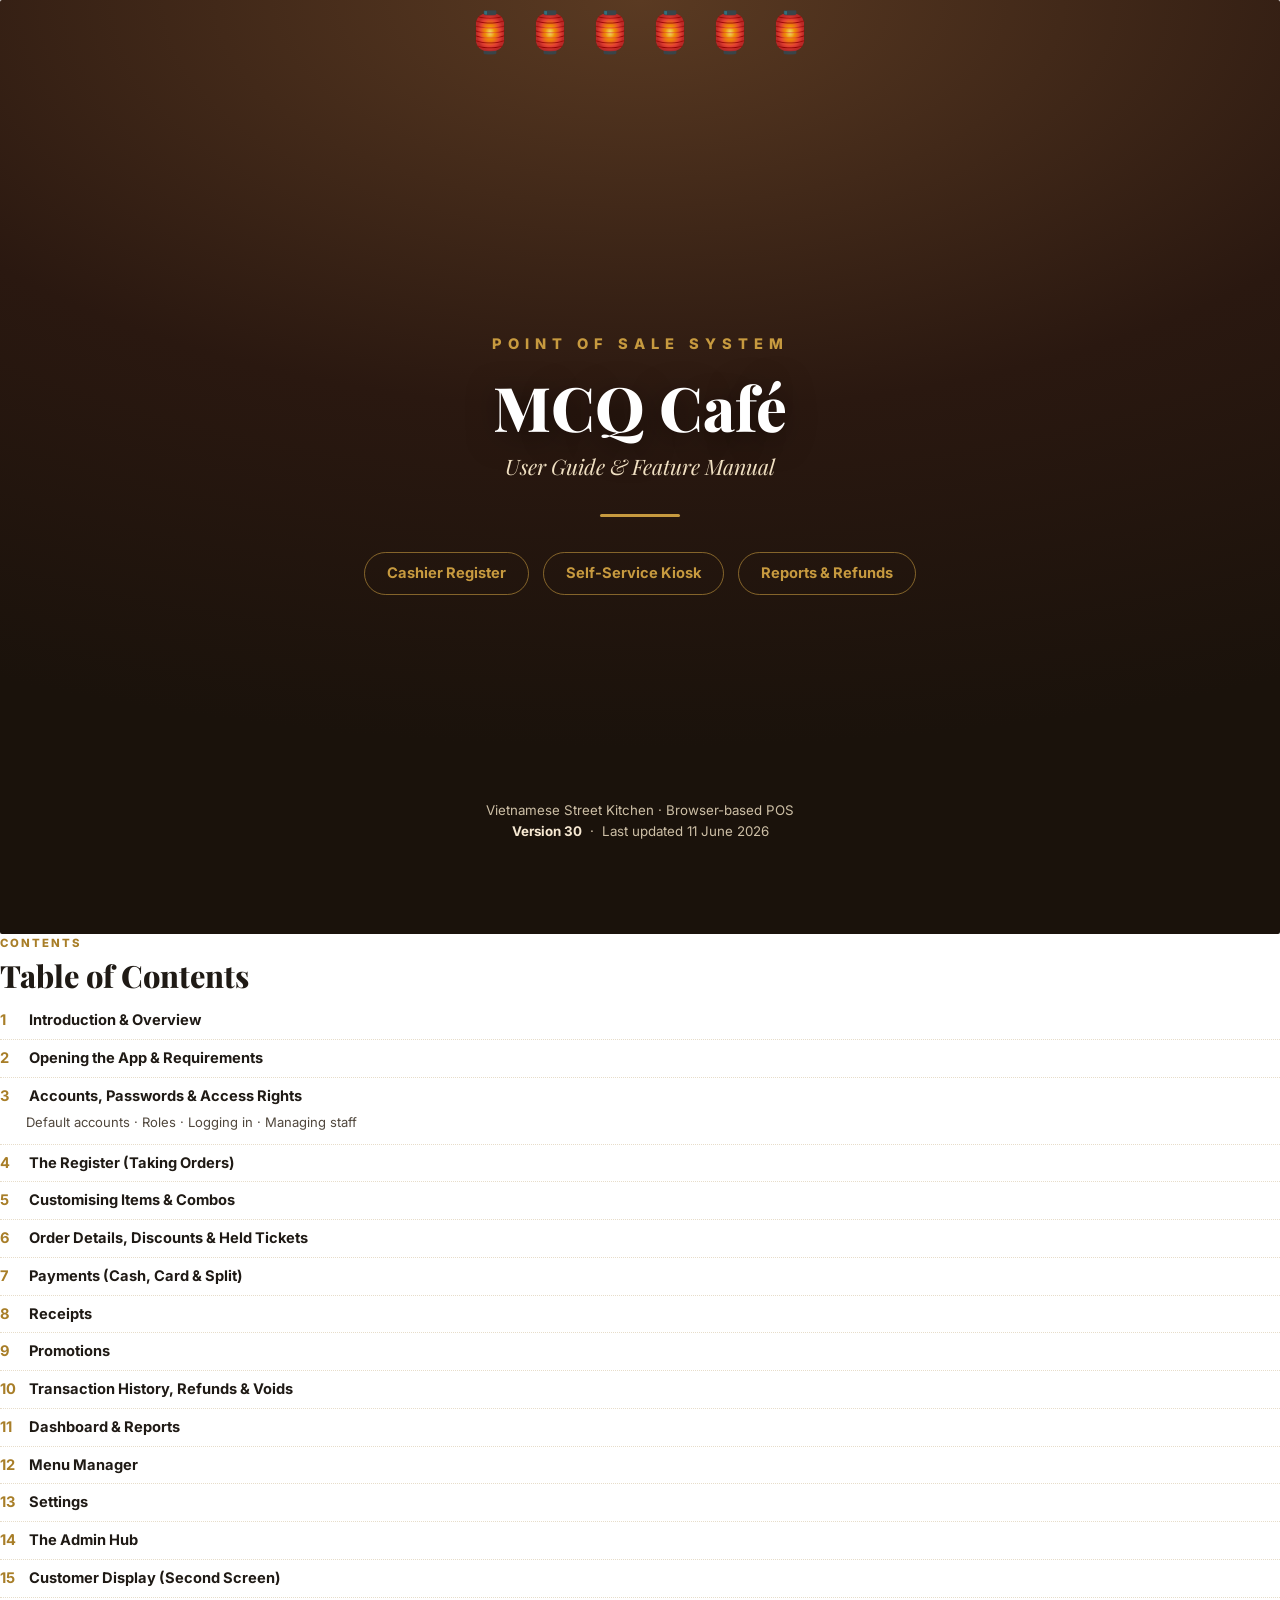
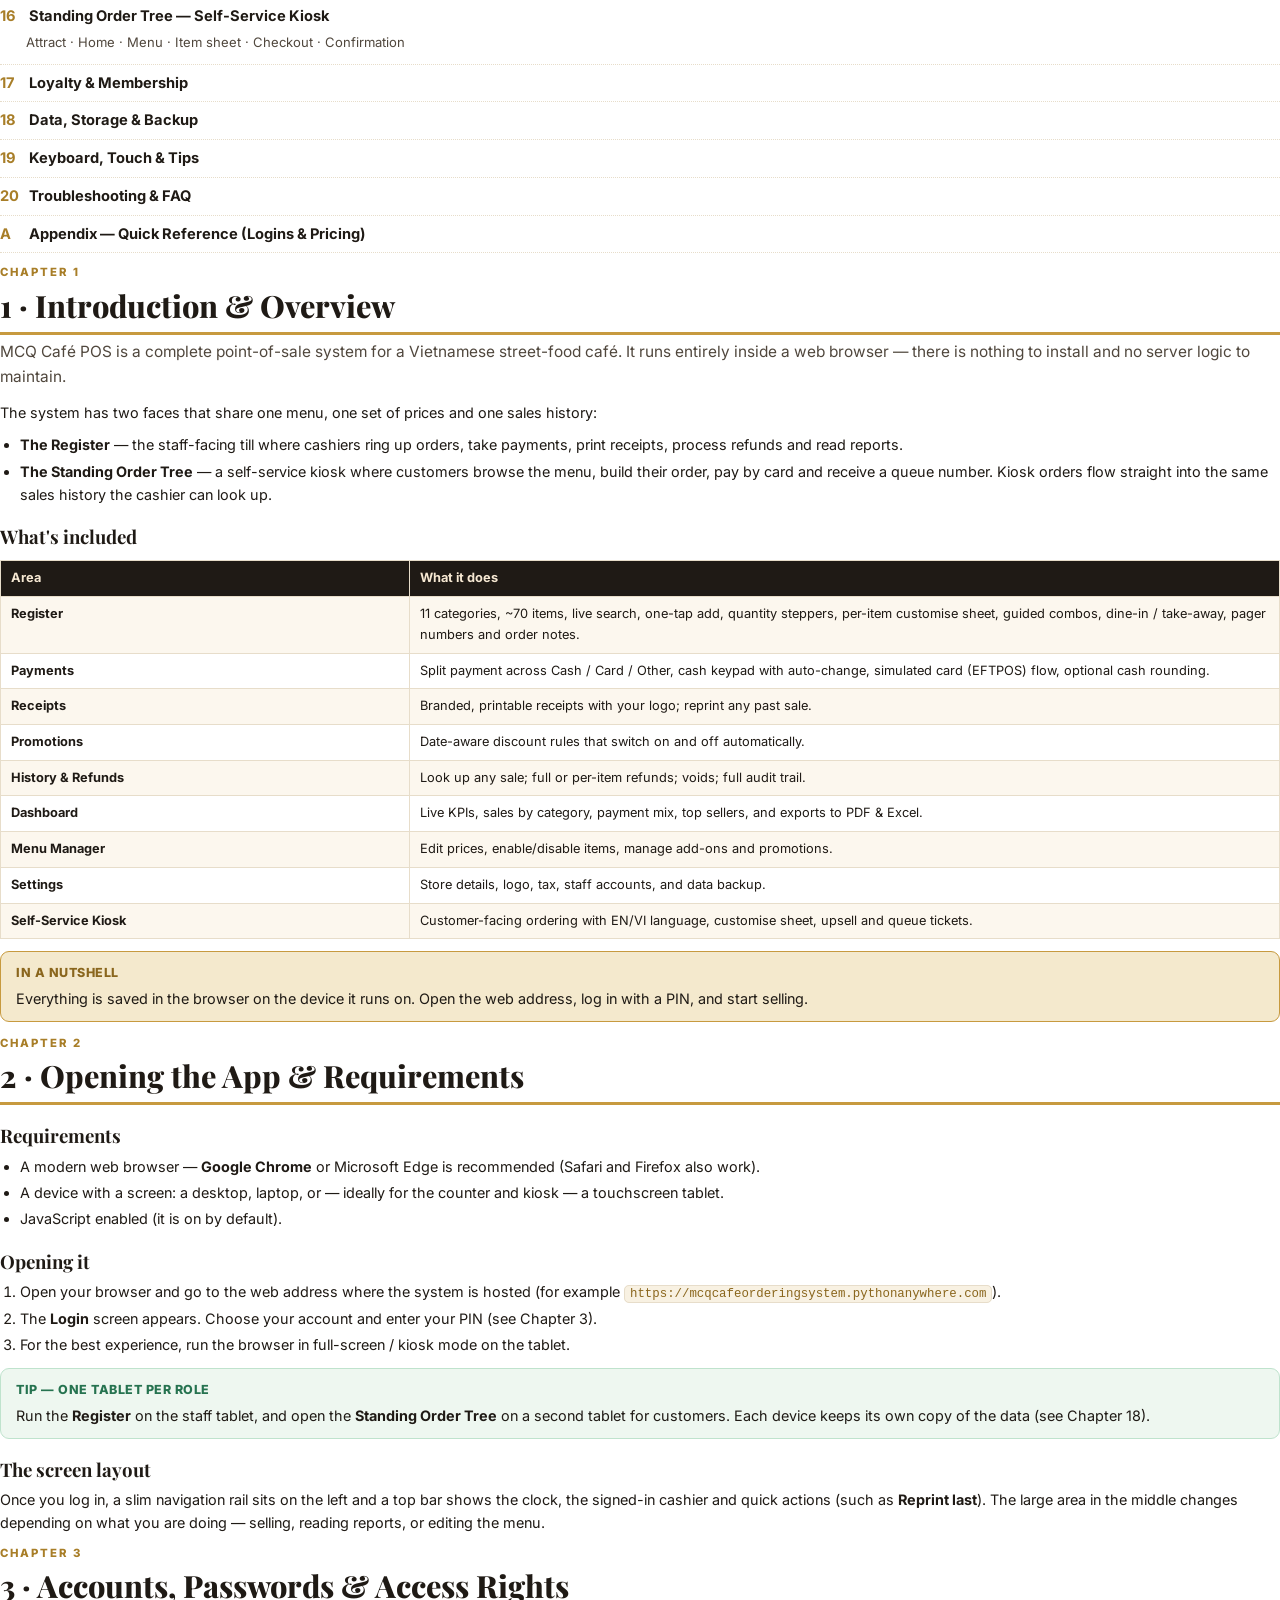
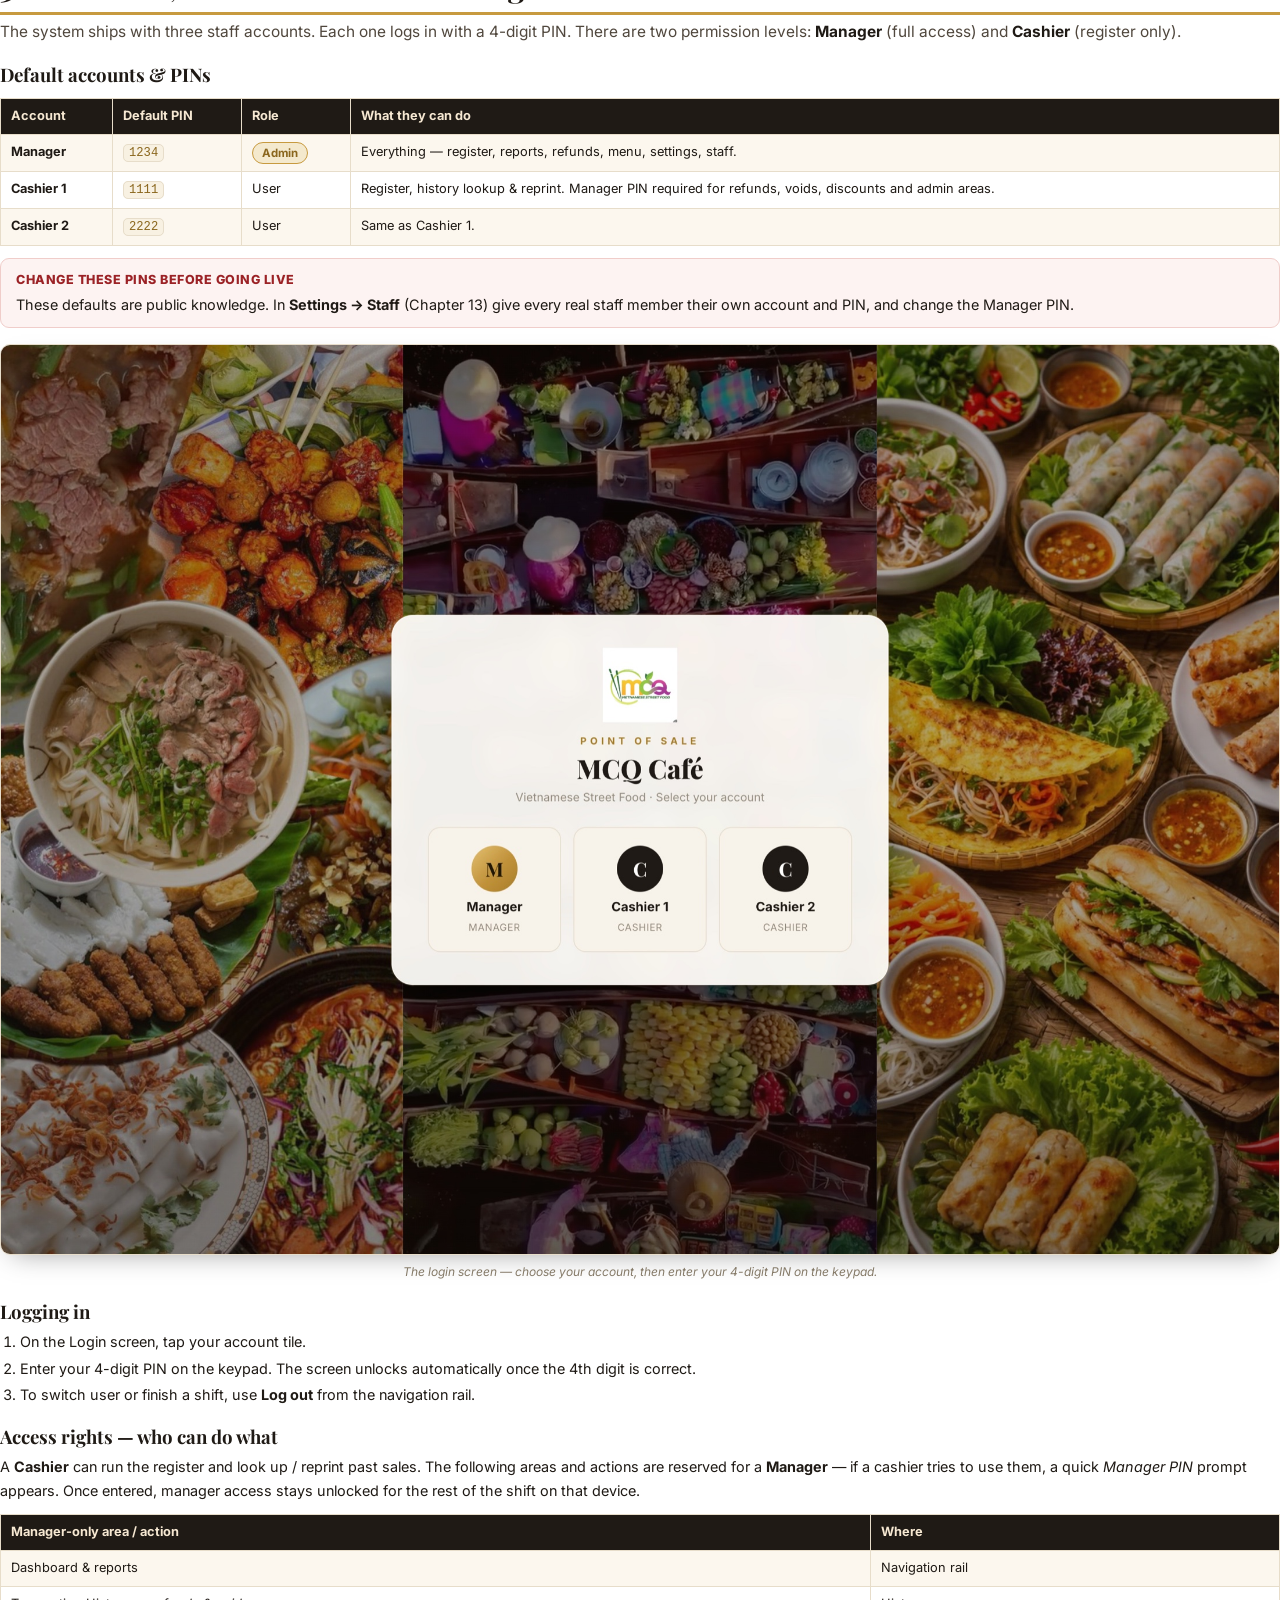
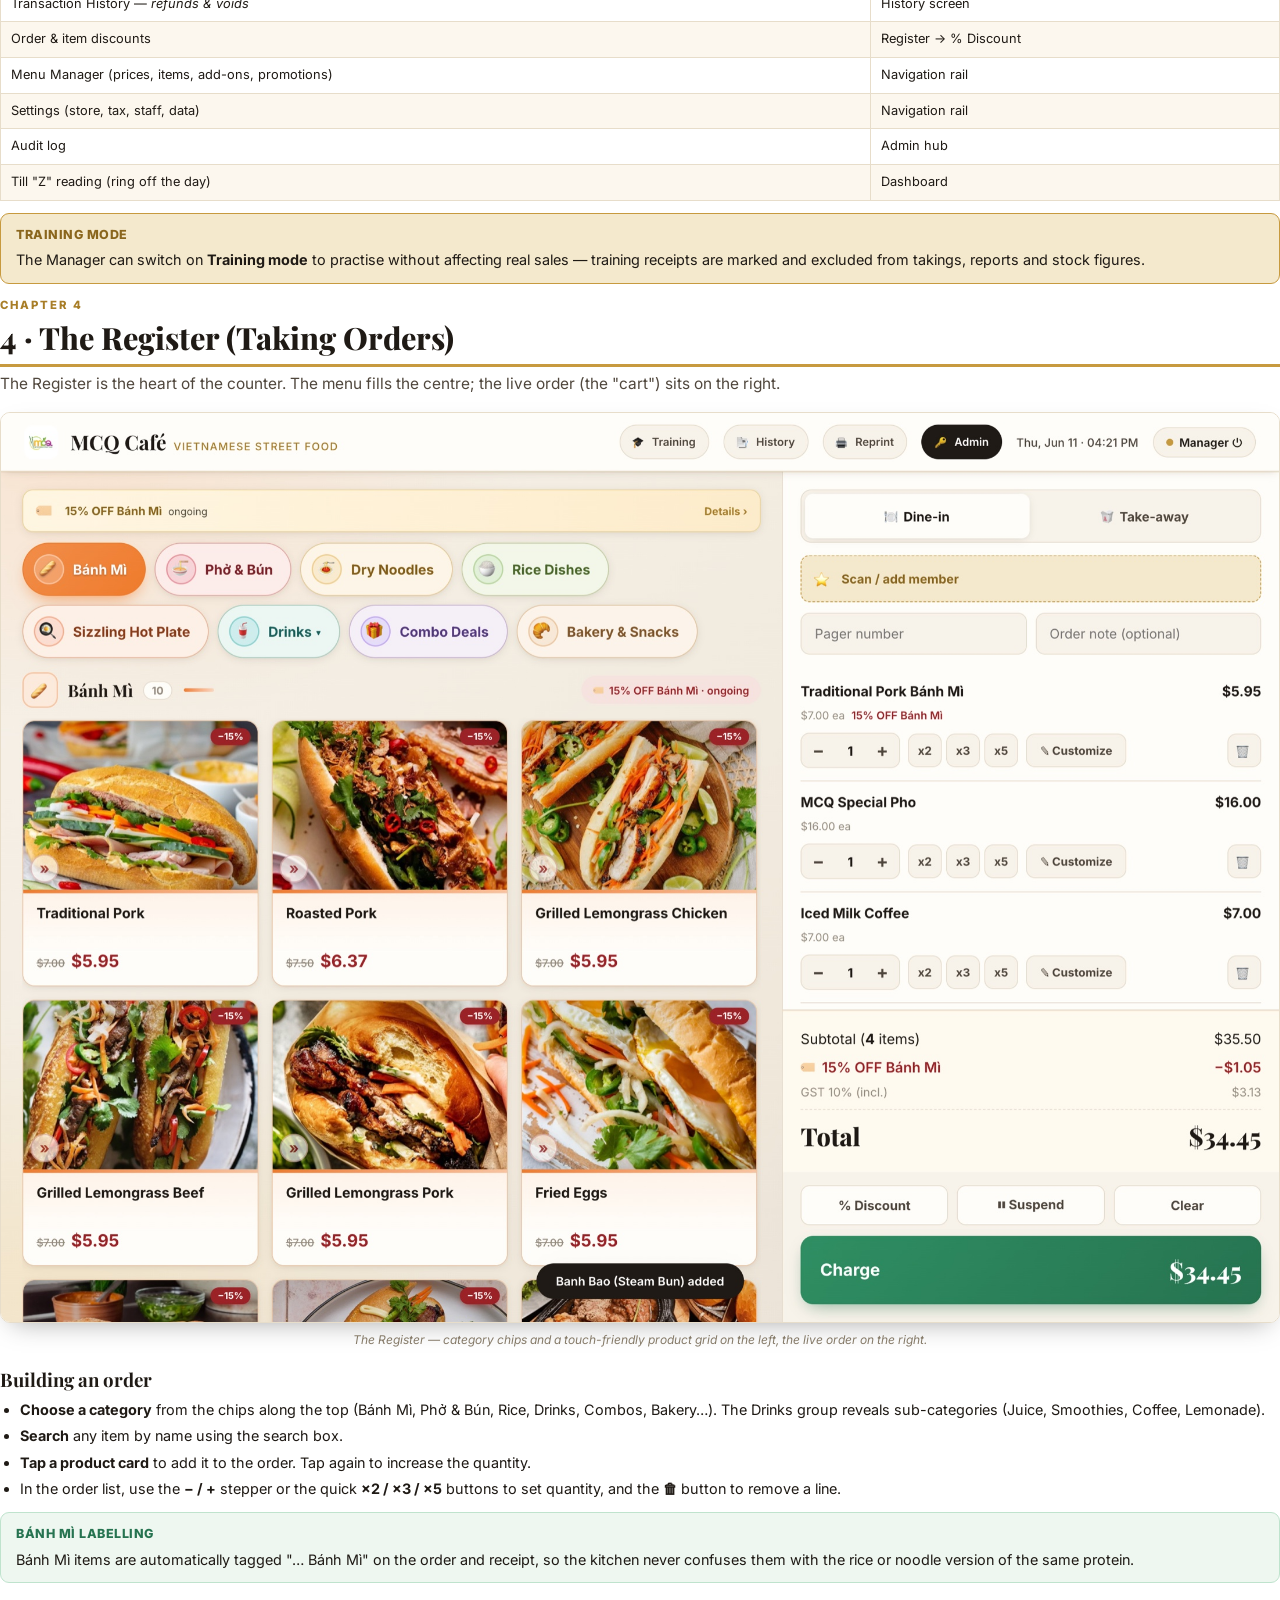
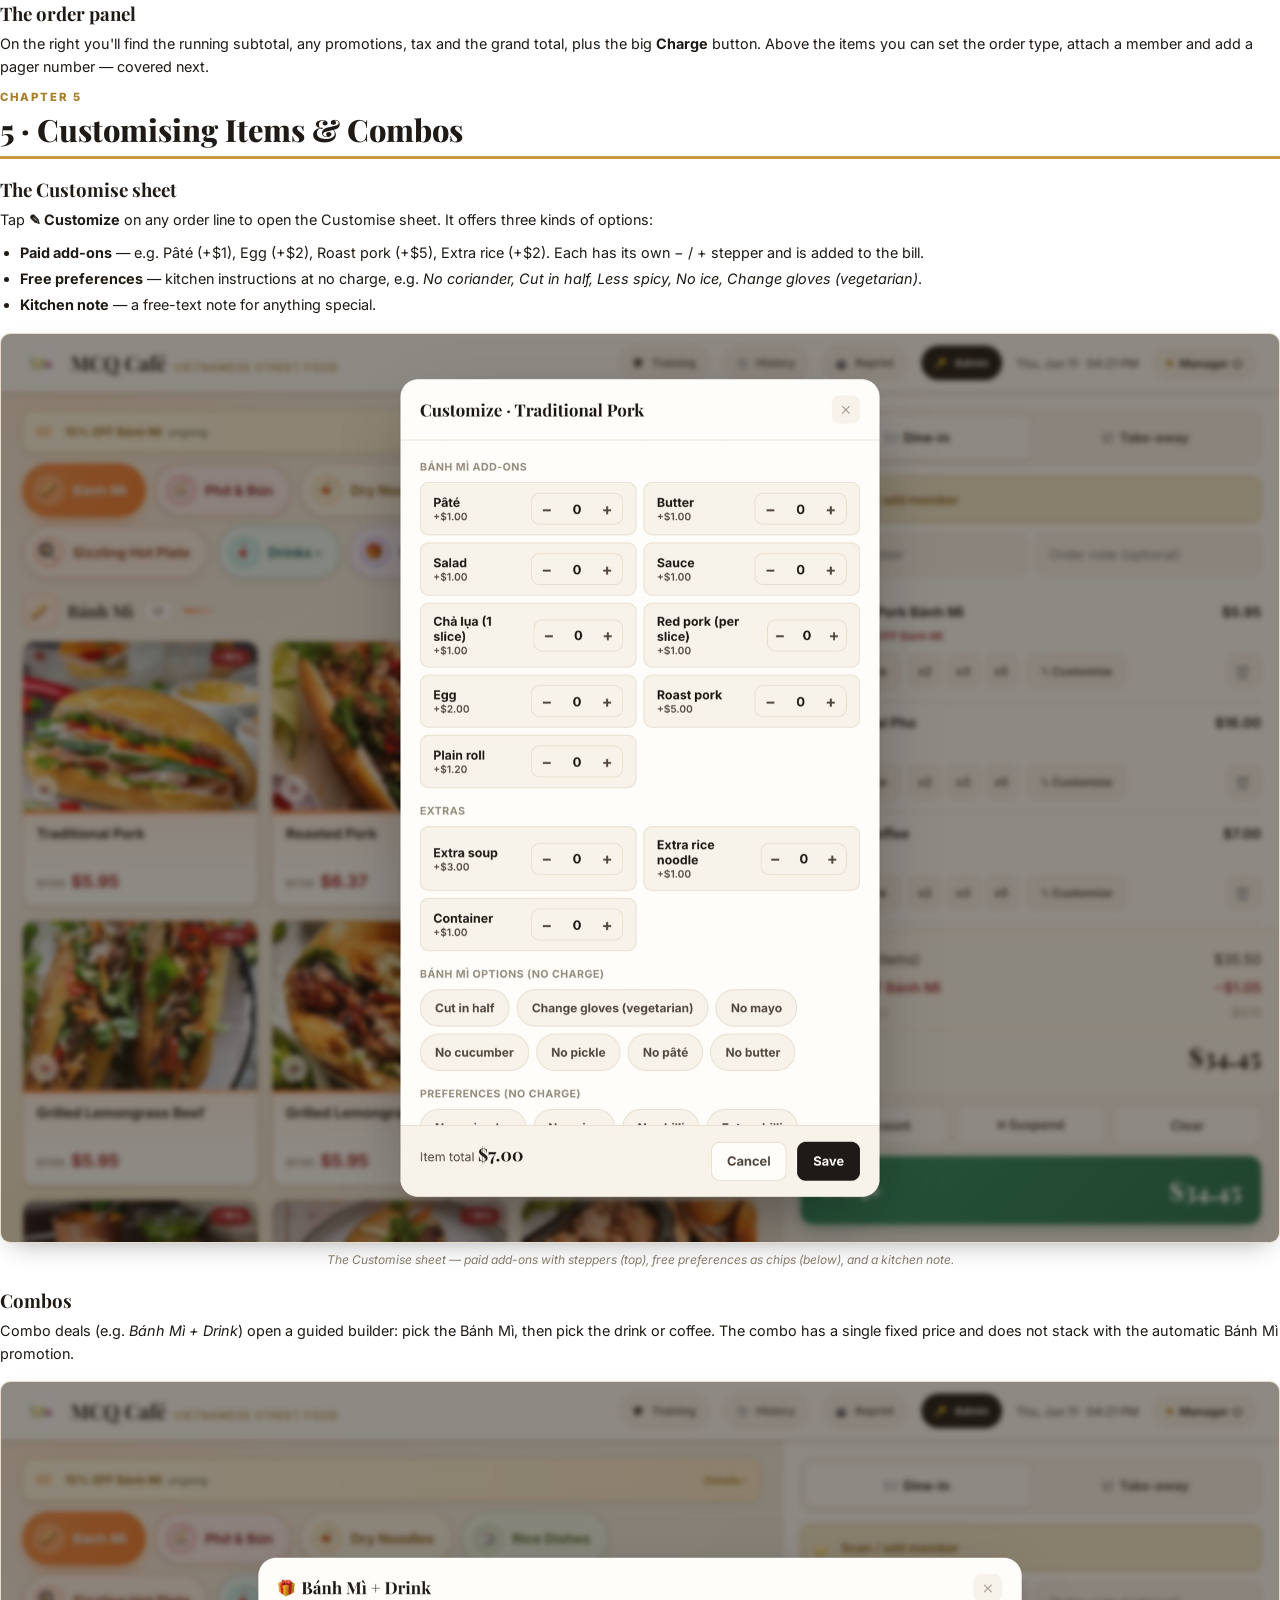
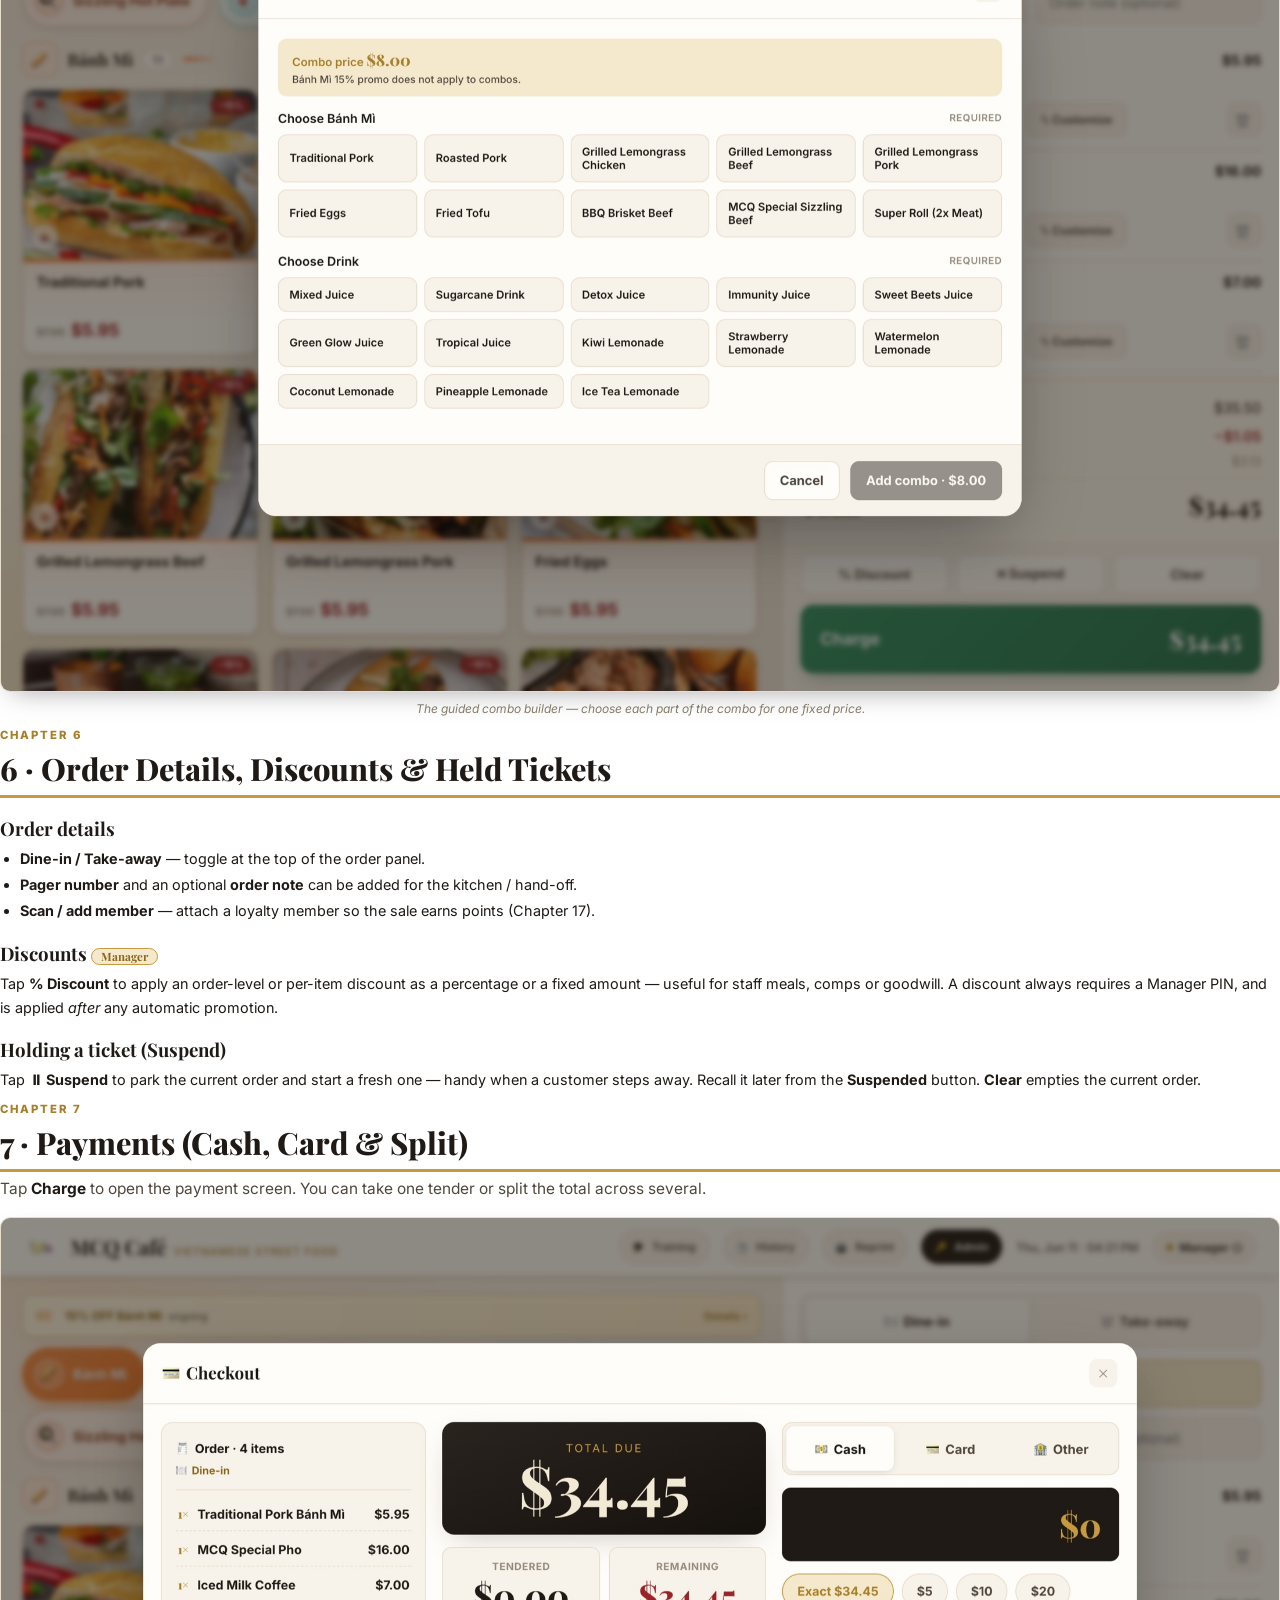
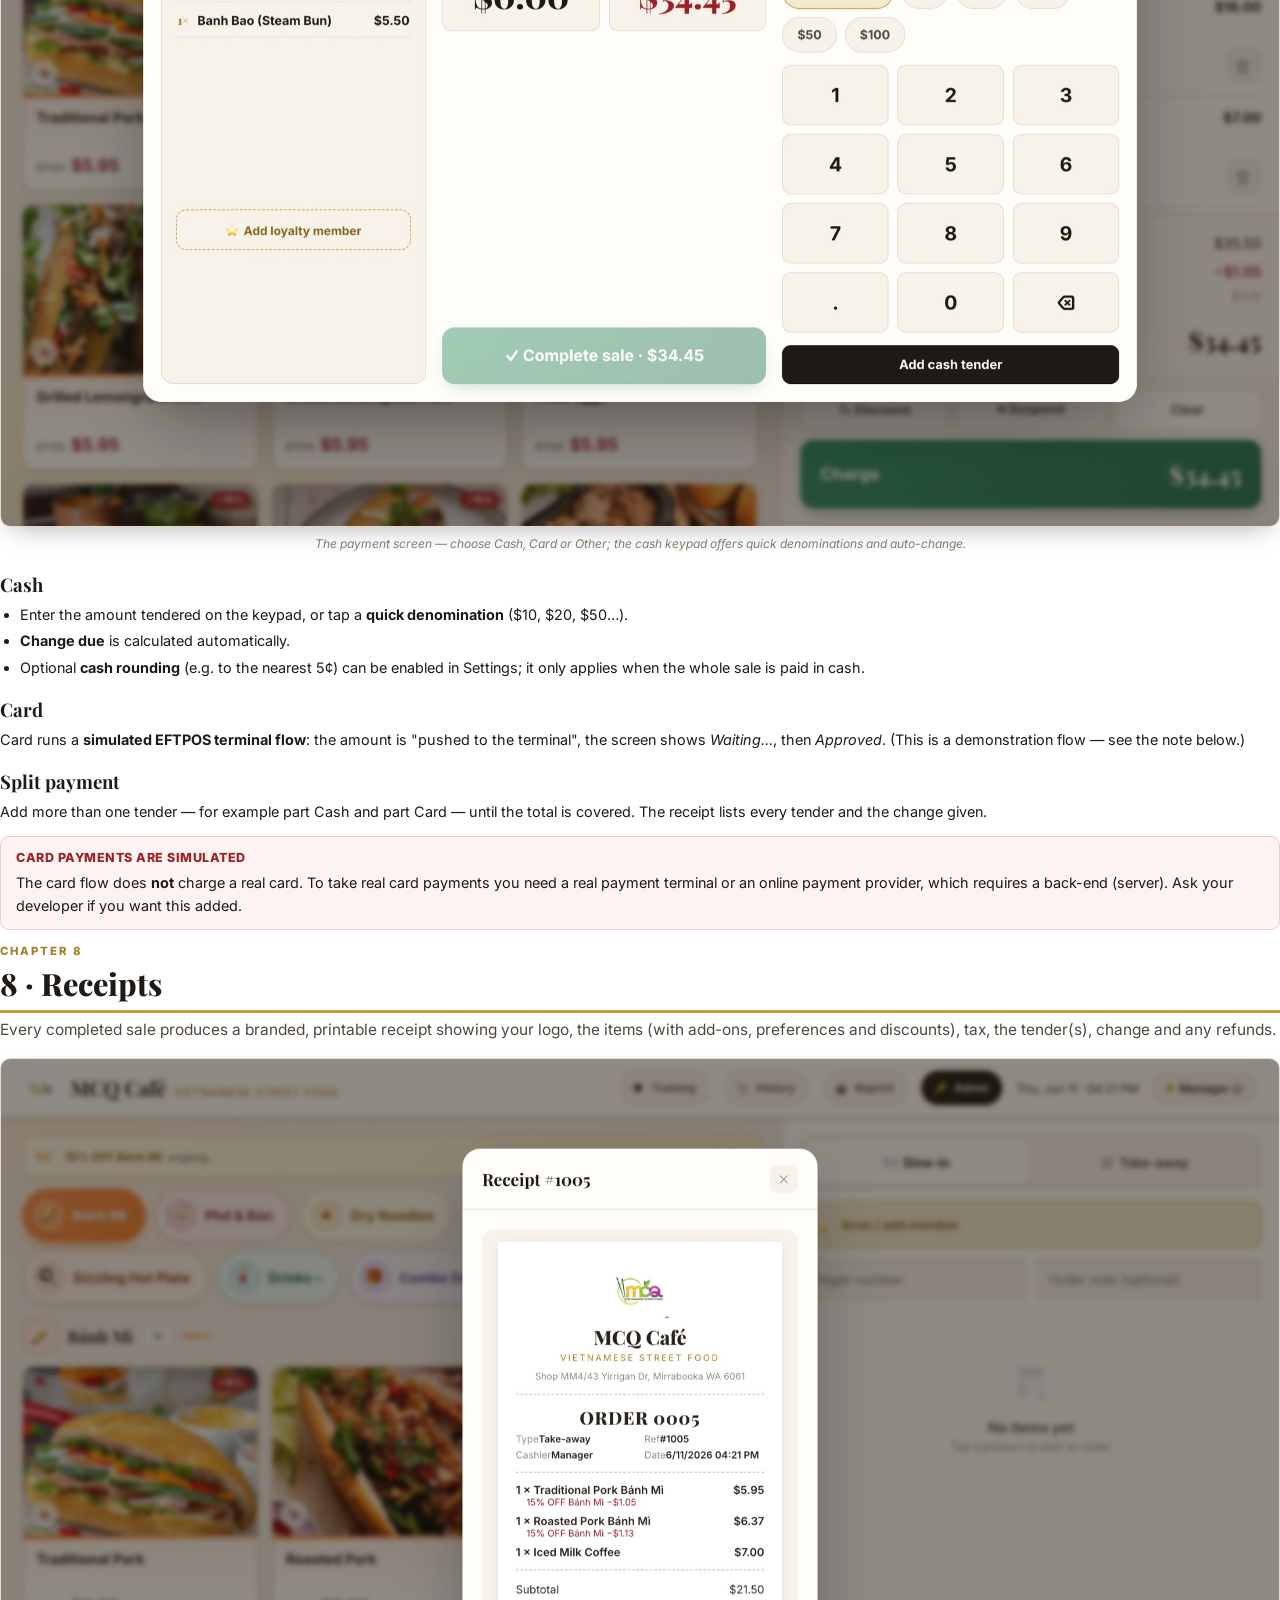
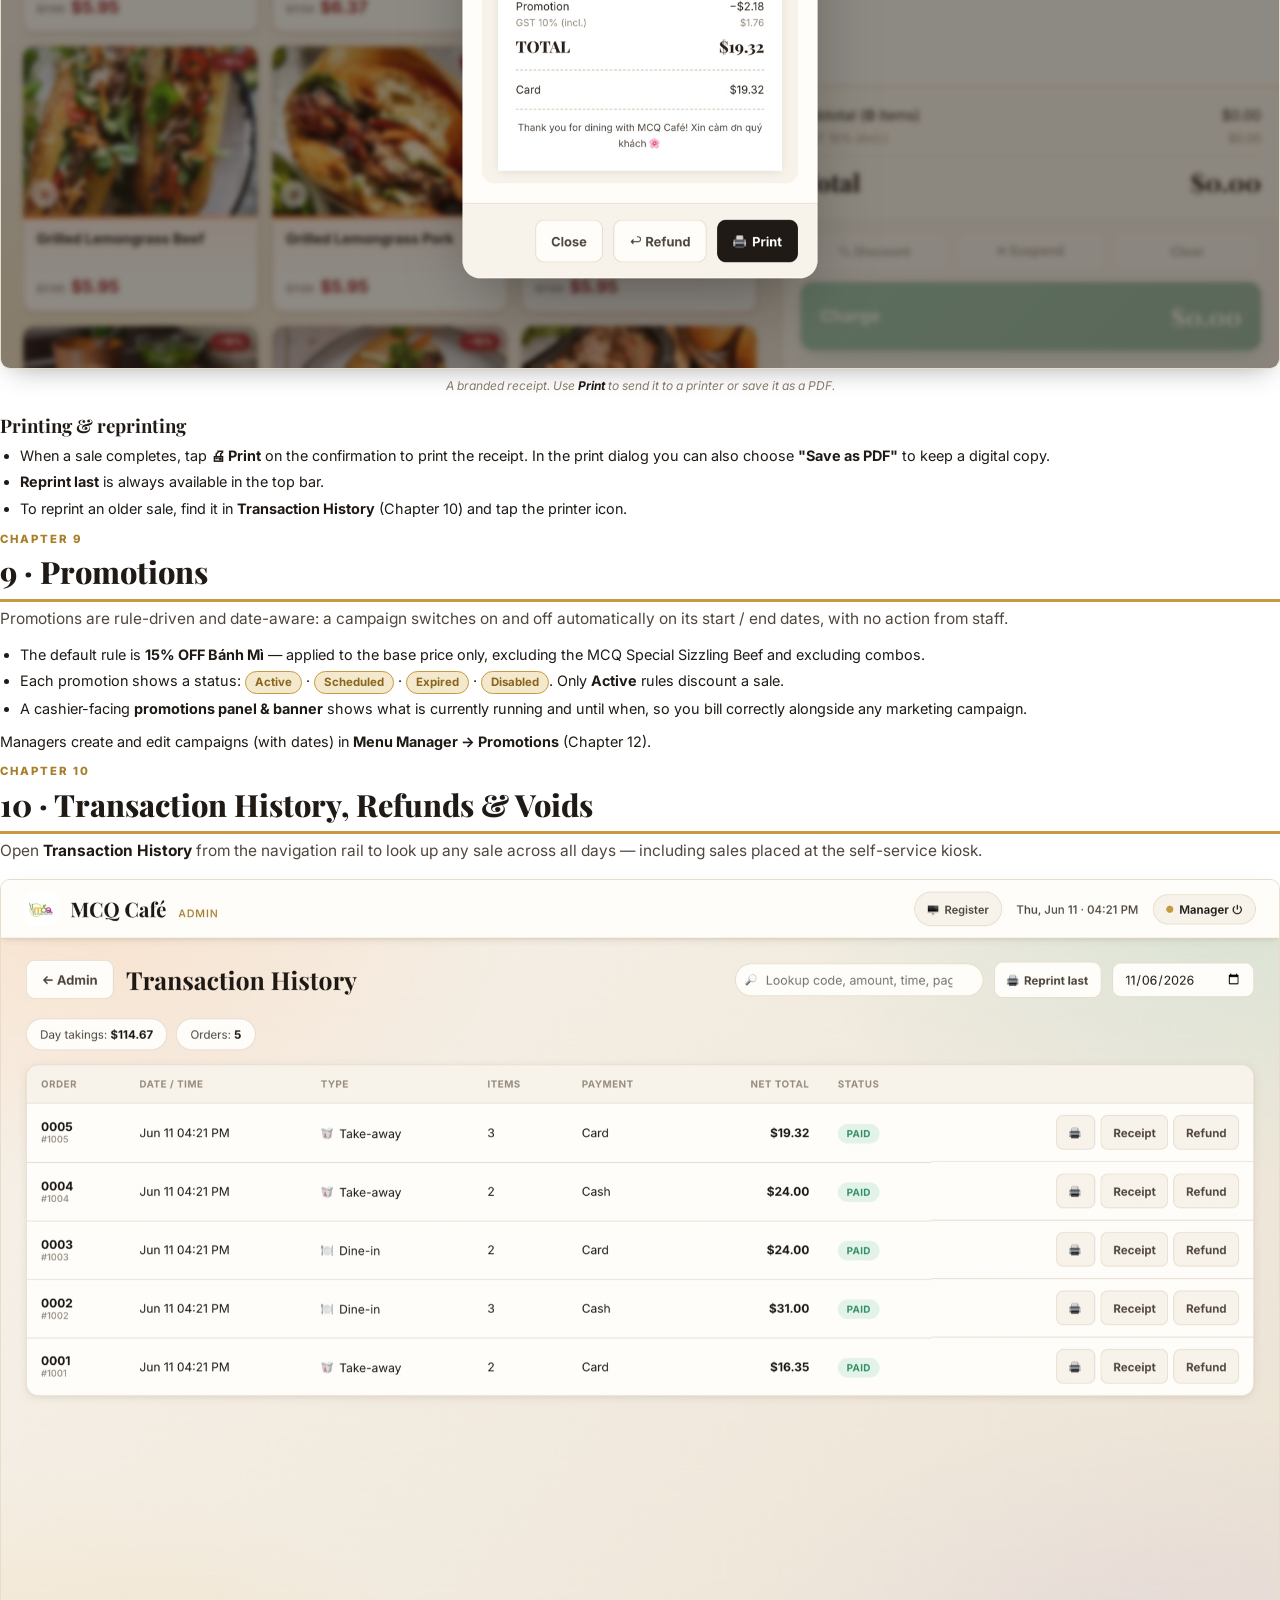
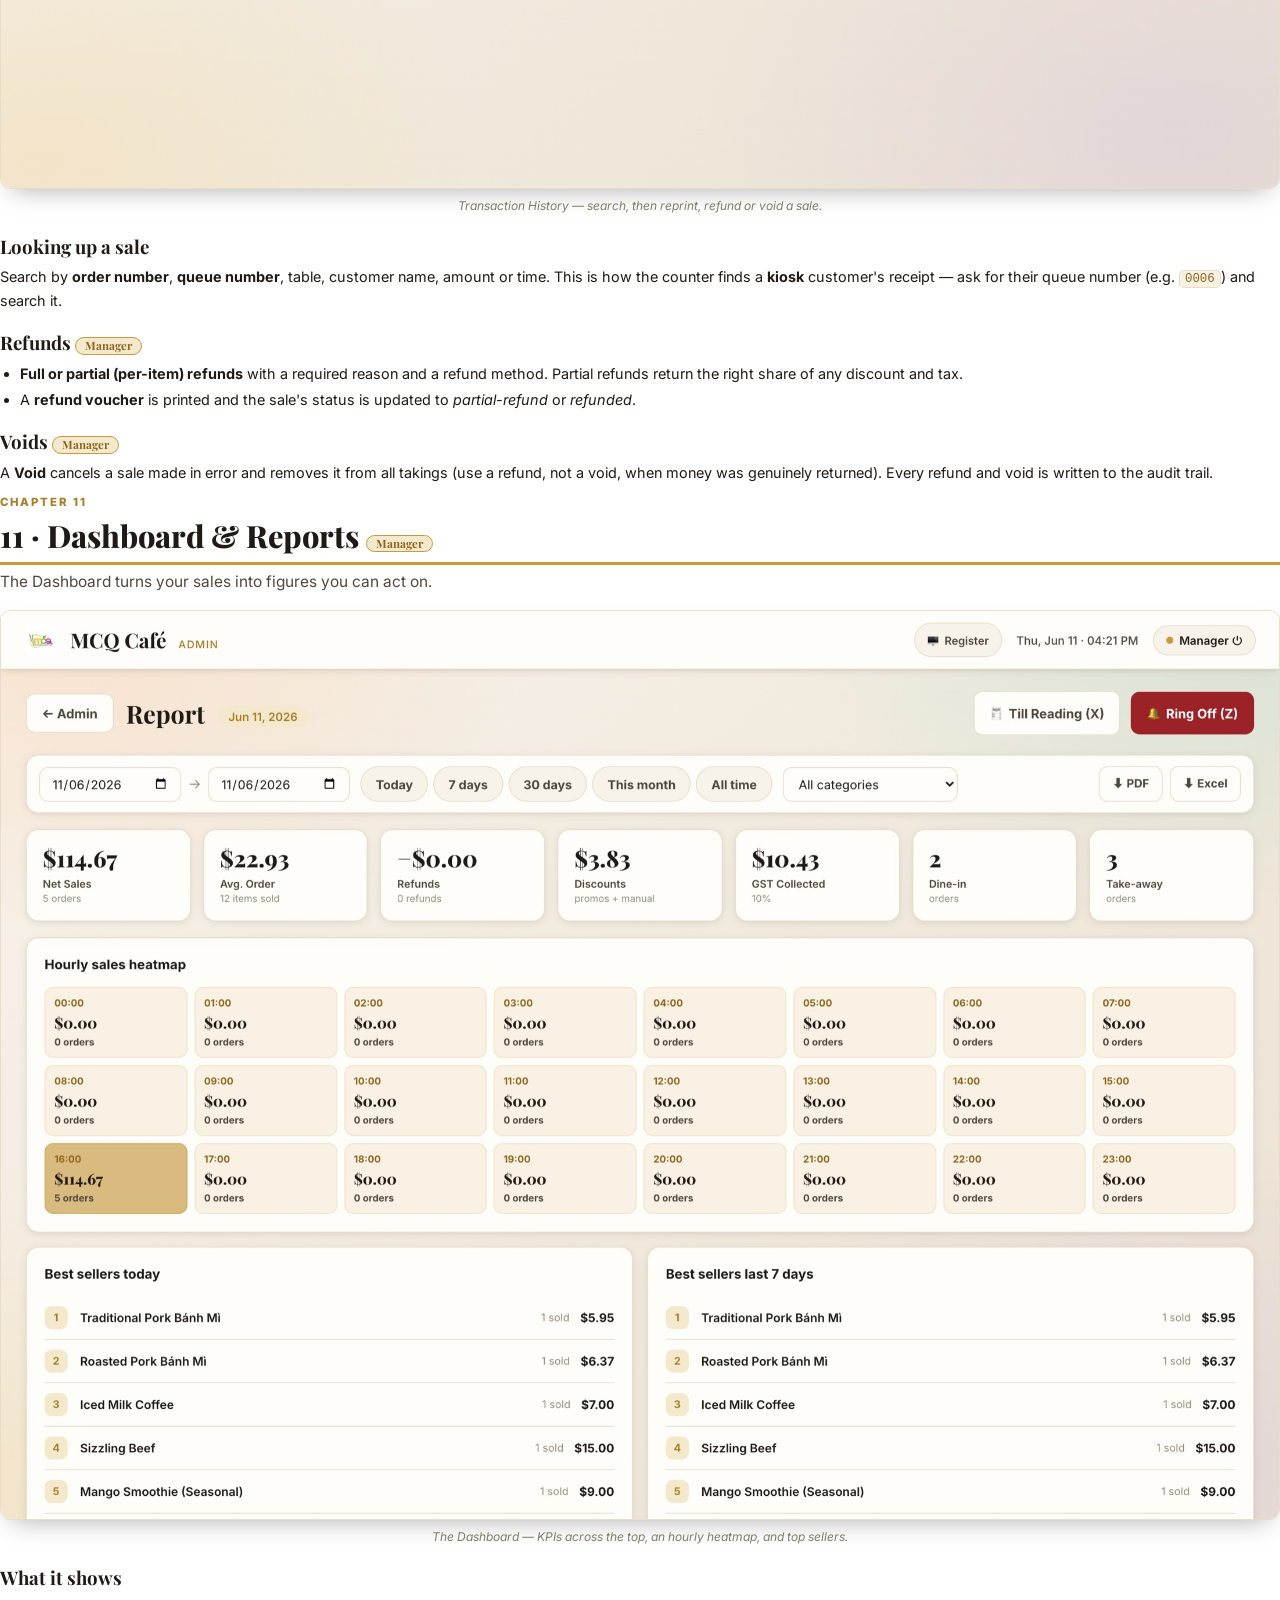
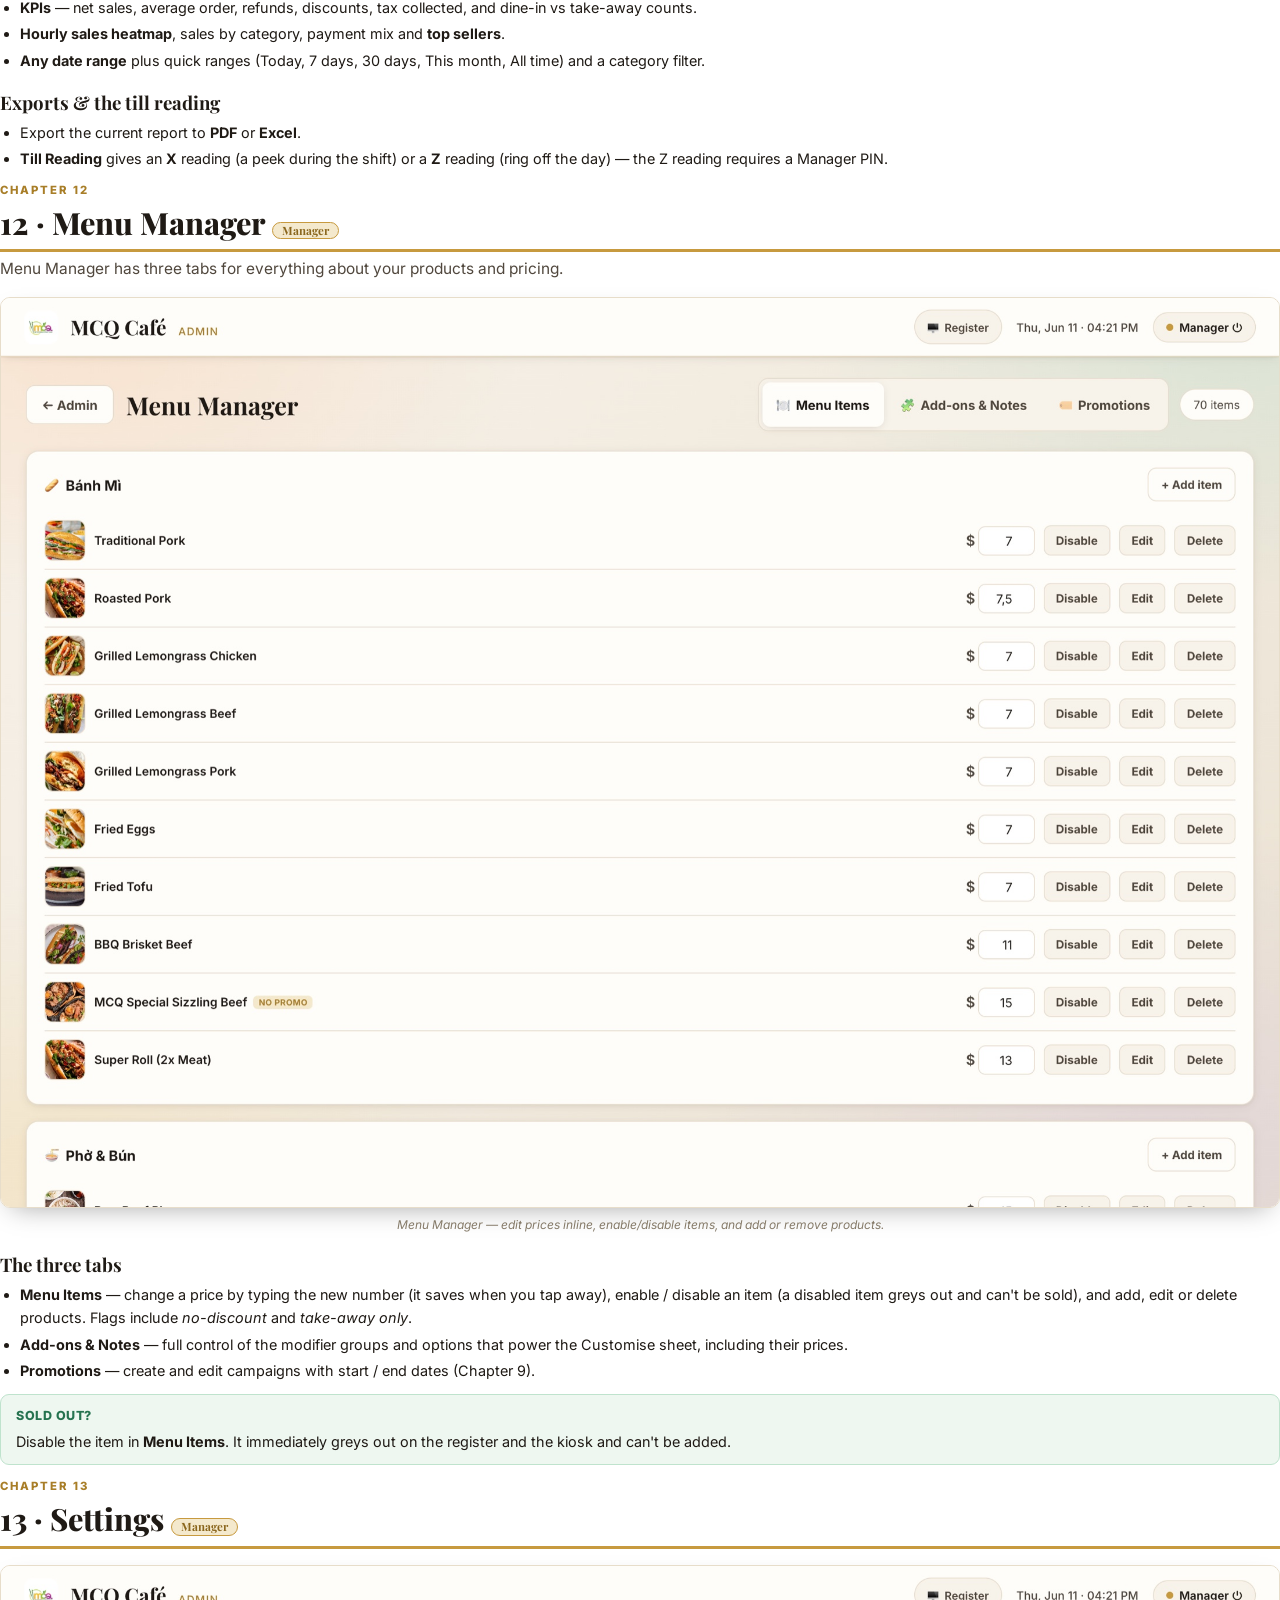
==== commit 02409238: "Upgrade user guide to full-quality edition (34 pages) Re-capture every screen at high resolution and" ====
--- a/docs/USER_GUIDE.html
+++ b/docs/USER_GUIDE.html
@@ -13,7 +13,7 @@
   }
   *{box-sizing:border-box;}
   html{-webkit-print-color-adjust:exact;print-color-adjust:exact;}
-  body{margin:0;font-family:var(--sans);color:var(--ink);font-size:10.2pt;line-height:1.5;}
+  body{margin:0;font-family:var(--sans);color:var(--ink);font-size:10.8pt;line-height:1.62;}
   h1,h2,h3,h4{font-family:var(--serif);color:var(--ink);line-height:1.18;}
   p{margin:0 0 9px;}
   a{color:var(--gold3);}
@@ -23,8 +23,7 @@
   strong{color:var(--ink);}
 
   /* ---- page flow ---- */
-  .chapter{margin-top:15px;}
-  .chapter:first-of-type{margin-top:0;}
+  .chapter{page-break-before:always;}
   .toc{page-break-after:always;}
   h2.h,h3,h4{page-break-after:avoid;}
   .avoid{page-break-inside:avoid;}
@@ -45,13 +44,13 @@
   /* ---- headings ---- */
   h2.h{font-size:23pt;font-weight:800;margin:0 0 4px;padding-bottom:8px;border-bottom:3px solid var(--gold);}
   .kicker{color:var(--gold2);font-weight:800;letter-spacing:2px;text-transform:uppercase;font-size:8.5pt;margin-bottom:6px;}
-  h3{font-size:13.5pt;font-weight:700;margin:13px 0 5px;color:var(--ink);}
+  h3{font-size:14pt;font-weight:700;margin:20px 0 7px;color:var(--ink);}
   h4{font-size:11.5pt;font-weight:700;margin:14px 0 4px;color:var(--gold3);}
 
   /* ---- figures ---- */
-  figure{margin:11px 0 5px;page-break-inside:avoid;}
-  figure img{width:52%;max-width:99mm;border:1px solid var(--line);border-radius:9px;box-shadow:0 8px 22px -12px rgba(0,0,0,.35);display:block;margin:0 auto;}
-  figcaption{font-size:8.5pt;color:var(--muted);margin-top:5px;text-align:center;font-style:italic;}
+  figure{margin:16px 0 8px;page-break-inside:avoid;}
+  figure img{width:100%;border:1px solid var(--line);border-radius:10px;box-shadow:0 10px 26px -12px rgba(0,0,0,.38);display:block;}
+  figcaption{font-size:9pt;color:var(--muted);margin-top:7px;text-align:center;font-style:italic;}
 
   /* ---- callouts ---- */
   .box{border-radius:9px;padding:11px 15px;margin:12px 0;page-break-inside:avoid;border:1px solid var(--line);background:var(--cream);}
@@ -263,6 +262,7 @@
 
   <h3>Combos</h3>
   <p>Combo deals (e.g. <em>Bánh Mì + Drink</em>) open a guided builder: pick the Bánh Mì, then pick the drink or coffee. The combo has a single fixed price and does not stack with the automatic Bánh Mì promotion.</p>
+  <figure><img src="img/18-combo.jpg" alt="Combo builder"><figcaption>The guided combo builder — choose each part of the combo for one fixed price.</figcaption></figure>
 </section>
 
 <!-- ====================== 6. ORDER DETAILS ====================== -->
@@ -461,6 +461,8 @@
   <h3>16.2 · Home &amp; language</h3>
   <p>The home screen greets the customer, shows what's popular, and offers a clear <strong>EN / VI</strong> language switch in the top bar (the whole kiosk interface translates). Customers can also scan their membership here to earn points.</p>
   <figure><img src="img/13-kiosk-home.jpg" alt="Kiosk home"><figcaption>Home — "Start your order", a popular row, and the EN/VI language toggle (top right).</figcaption></figure>
+  <p>Tapping <strong>VI</strong> instantly translates the whole kiosk interface to Vietnamese (the menu chrome, buttons, filters and checkout); dish names stay as entered. Tap <strong>EN</strong> to switch back.</p>
+  <figure><img src="img/19-kiosk-vi.jpg" alt="Kiosk in Vietnamese"><figcaption>The same menu with Vietnamese selected — filters (Tất cả · Bán chạy · Chay · Cay · Mới) and the checkout bar are translated.</figcaption></figure>
 
   <h3>16.3 · The menu</h3>
   <p>A category rail (on the left in landscape, a strip on top in portrait), quick filter chips (<strong>Popular · Veg · Spicy · New</strong>), and a grid of dishes. Key touches that reduce tapping for a standing customer:</p>
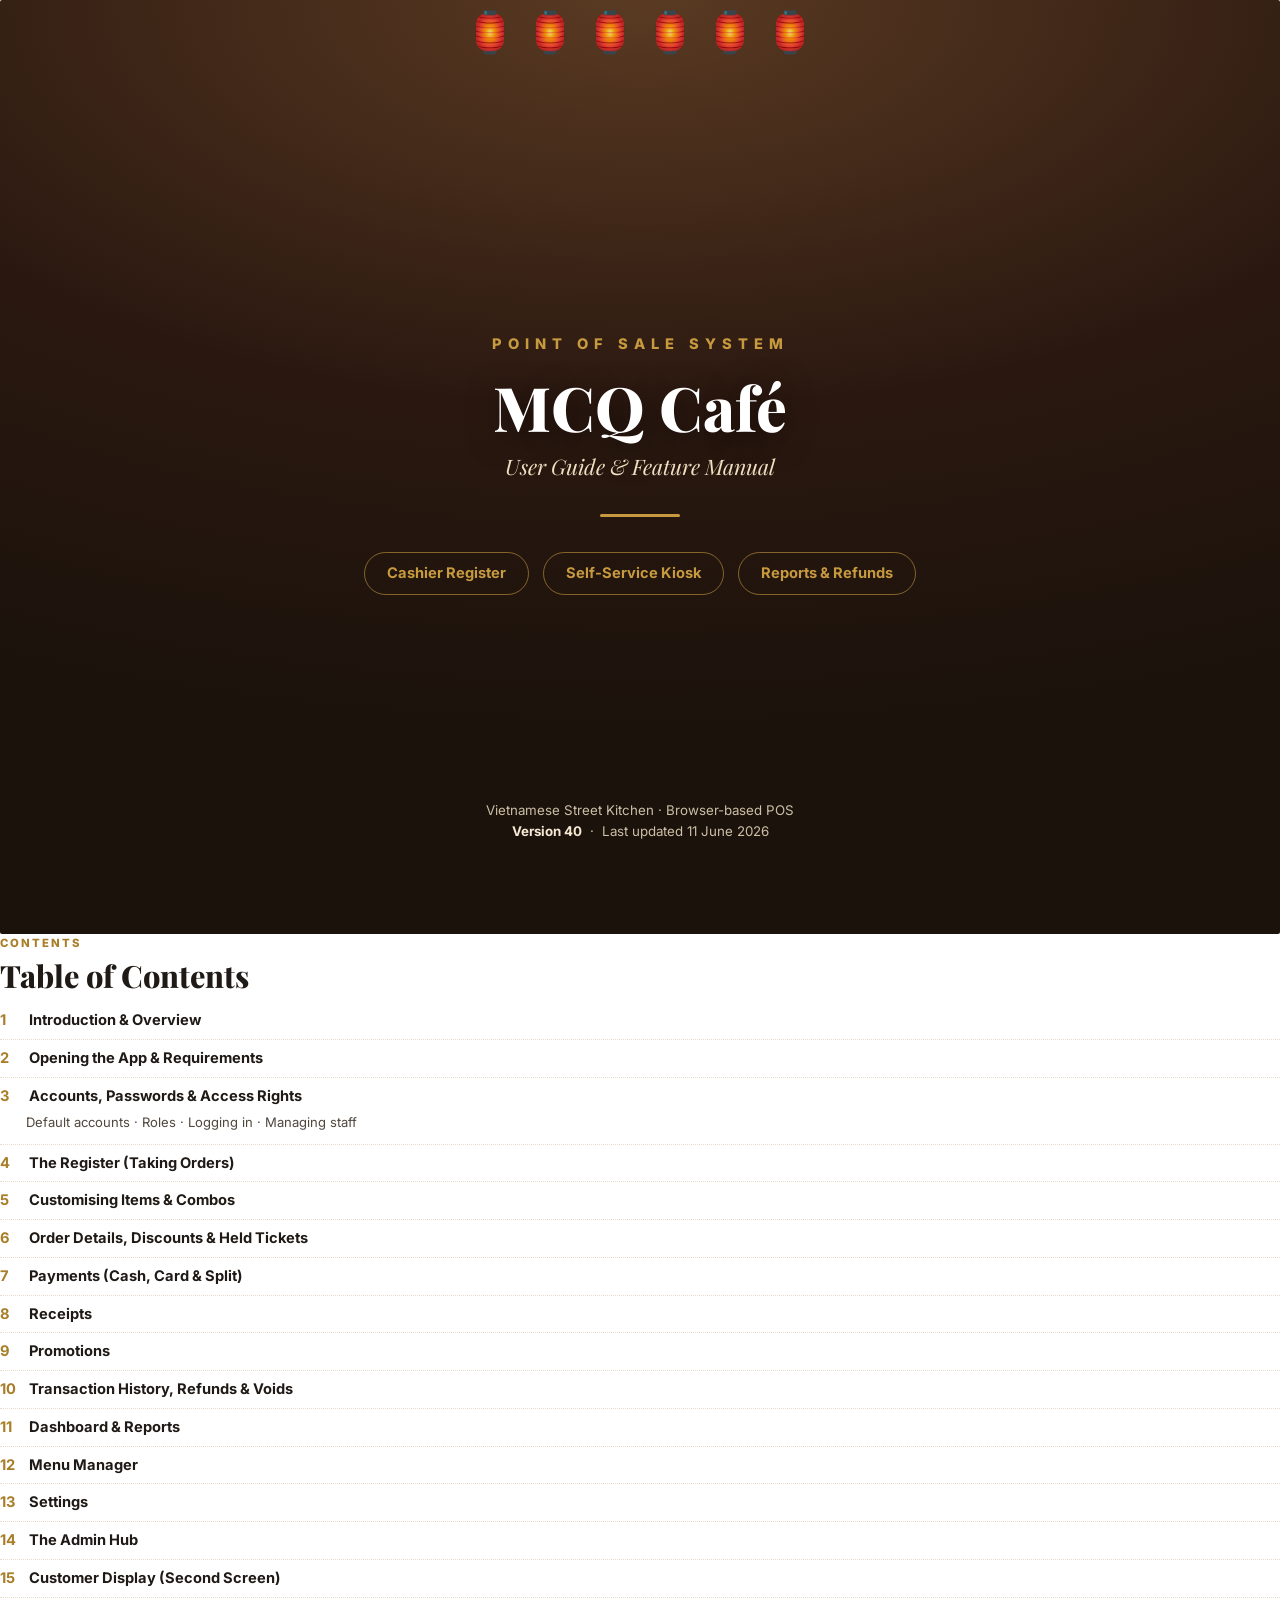
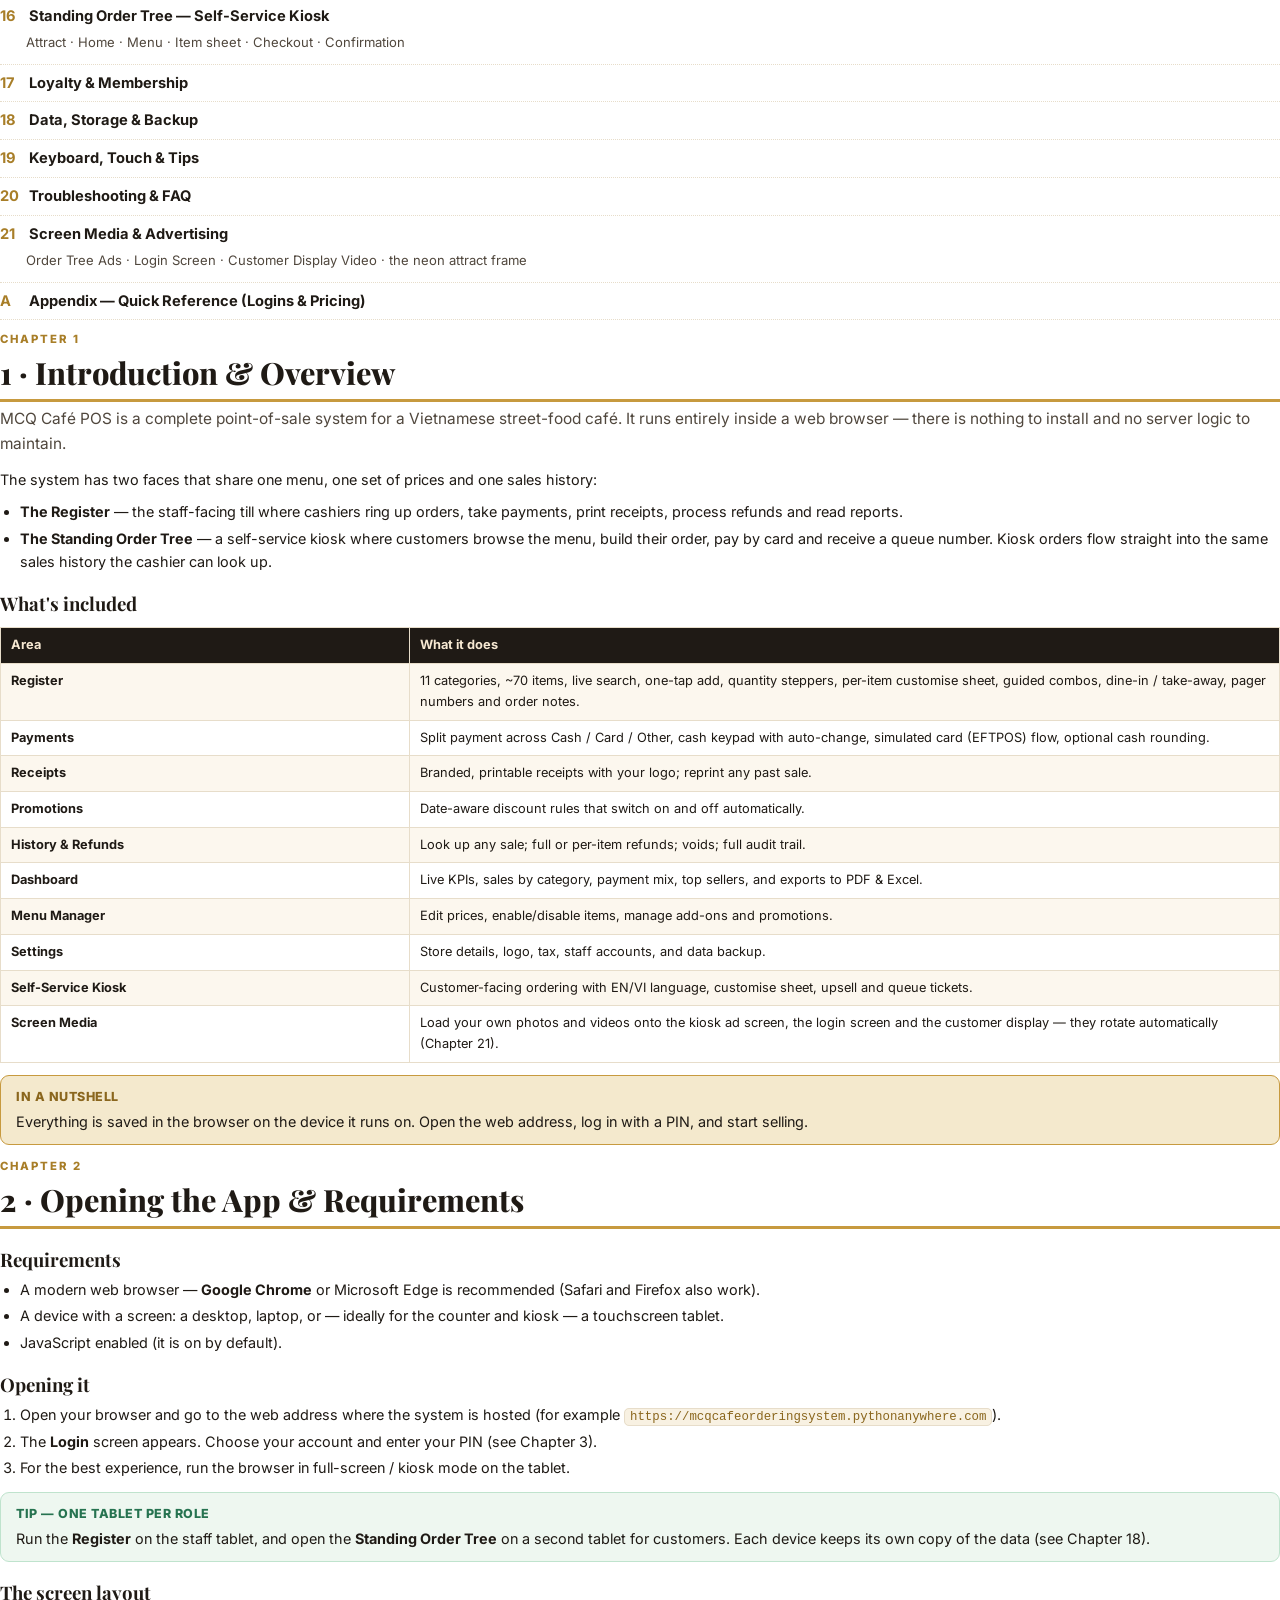
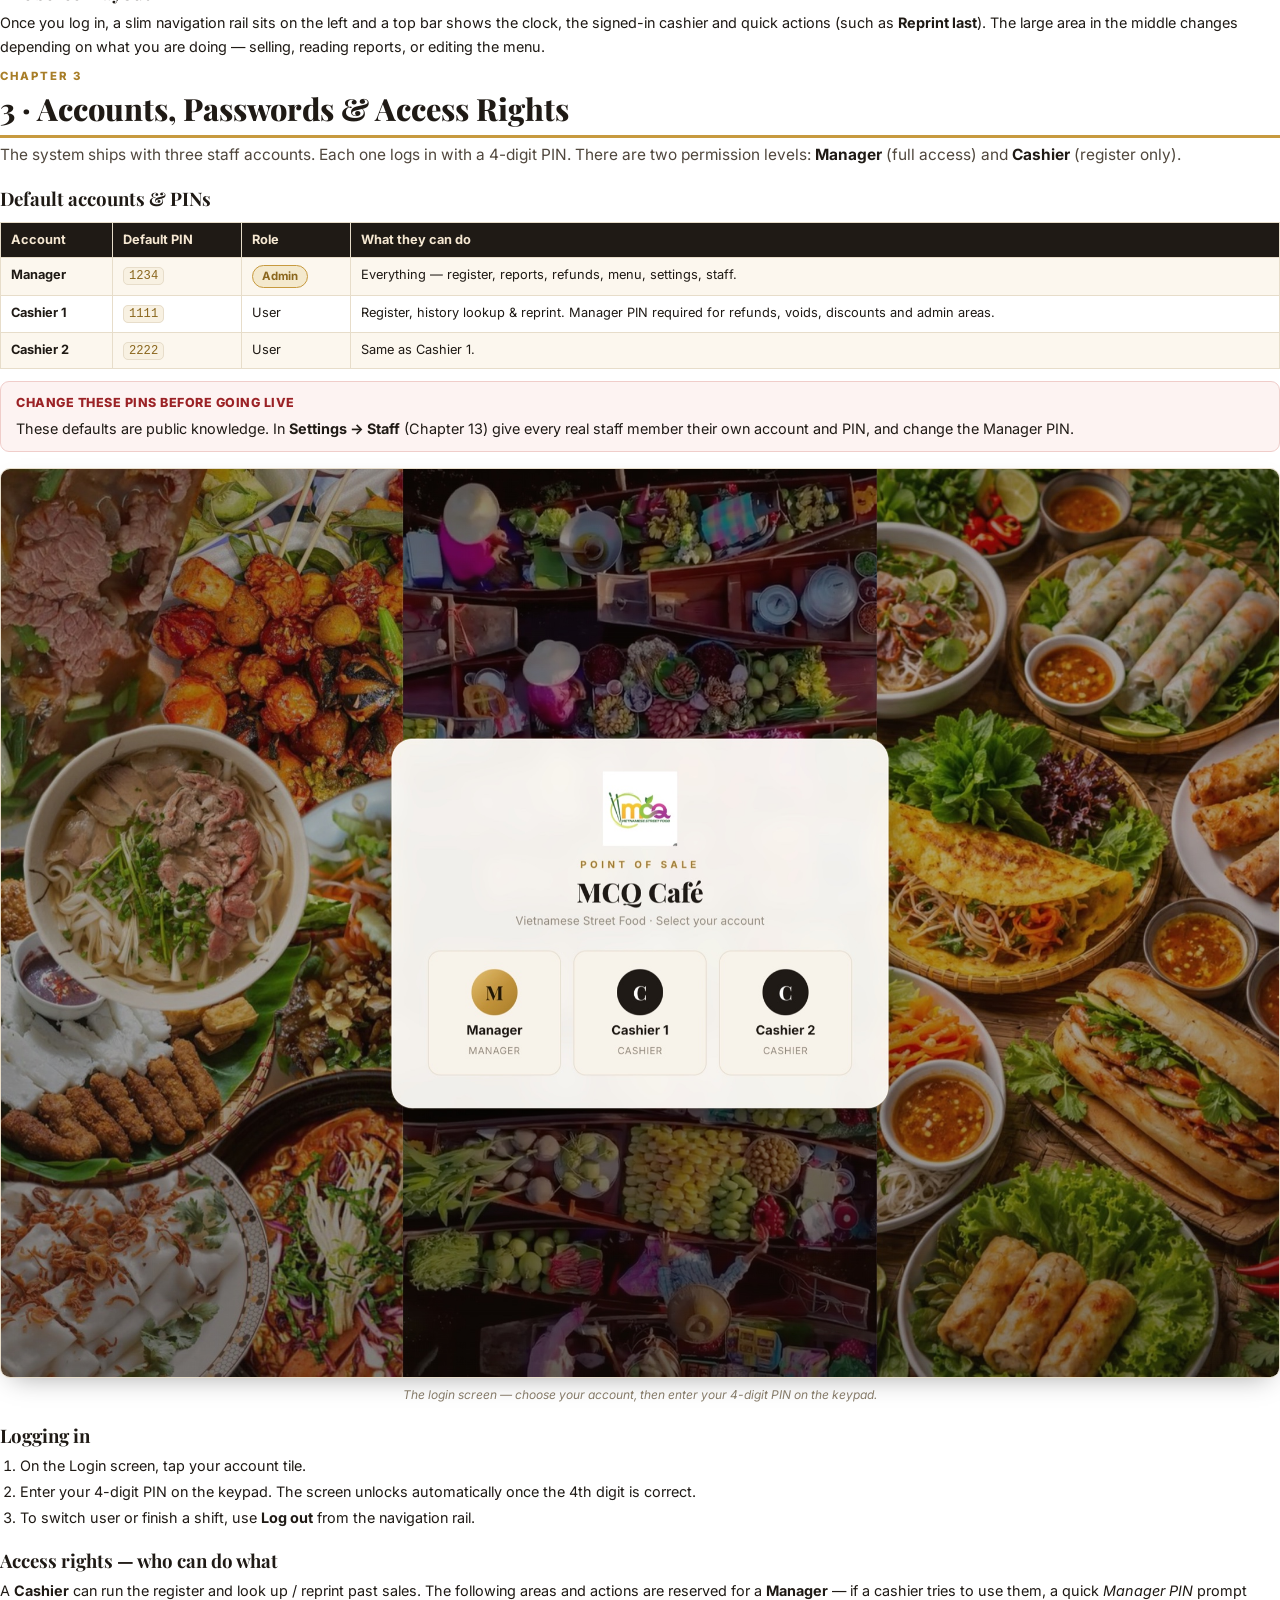
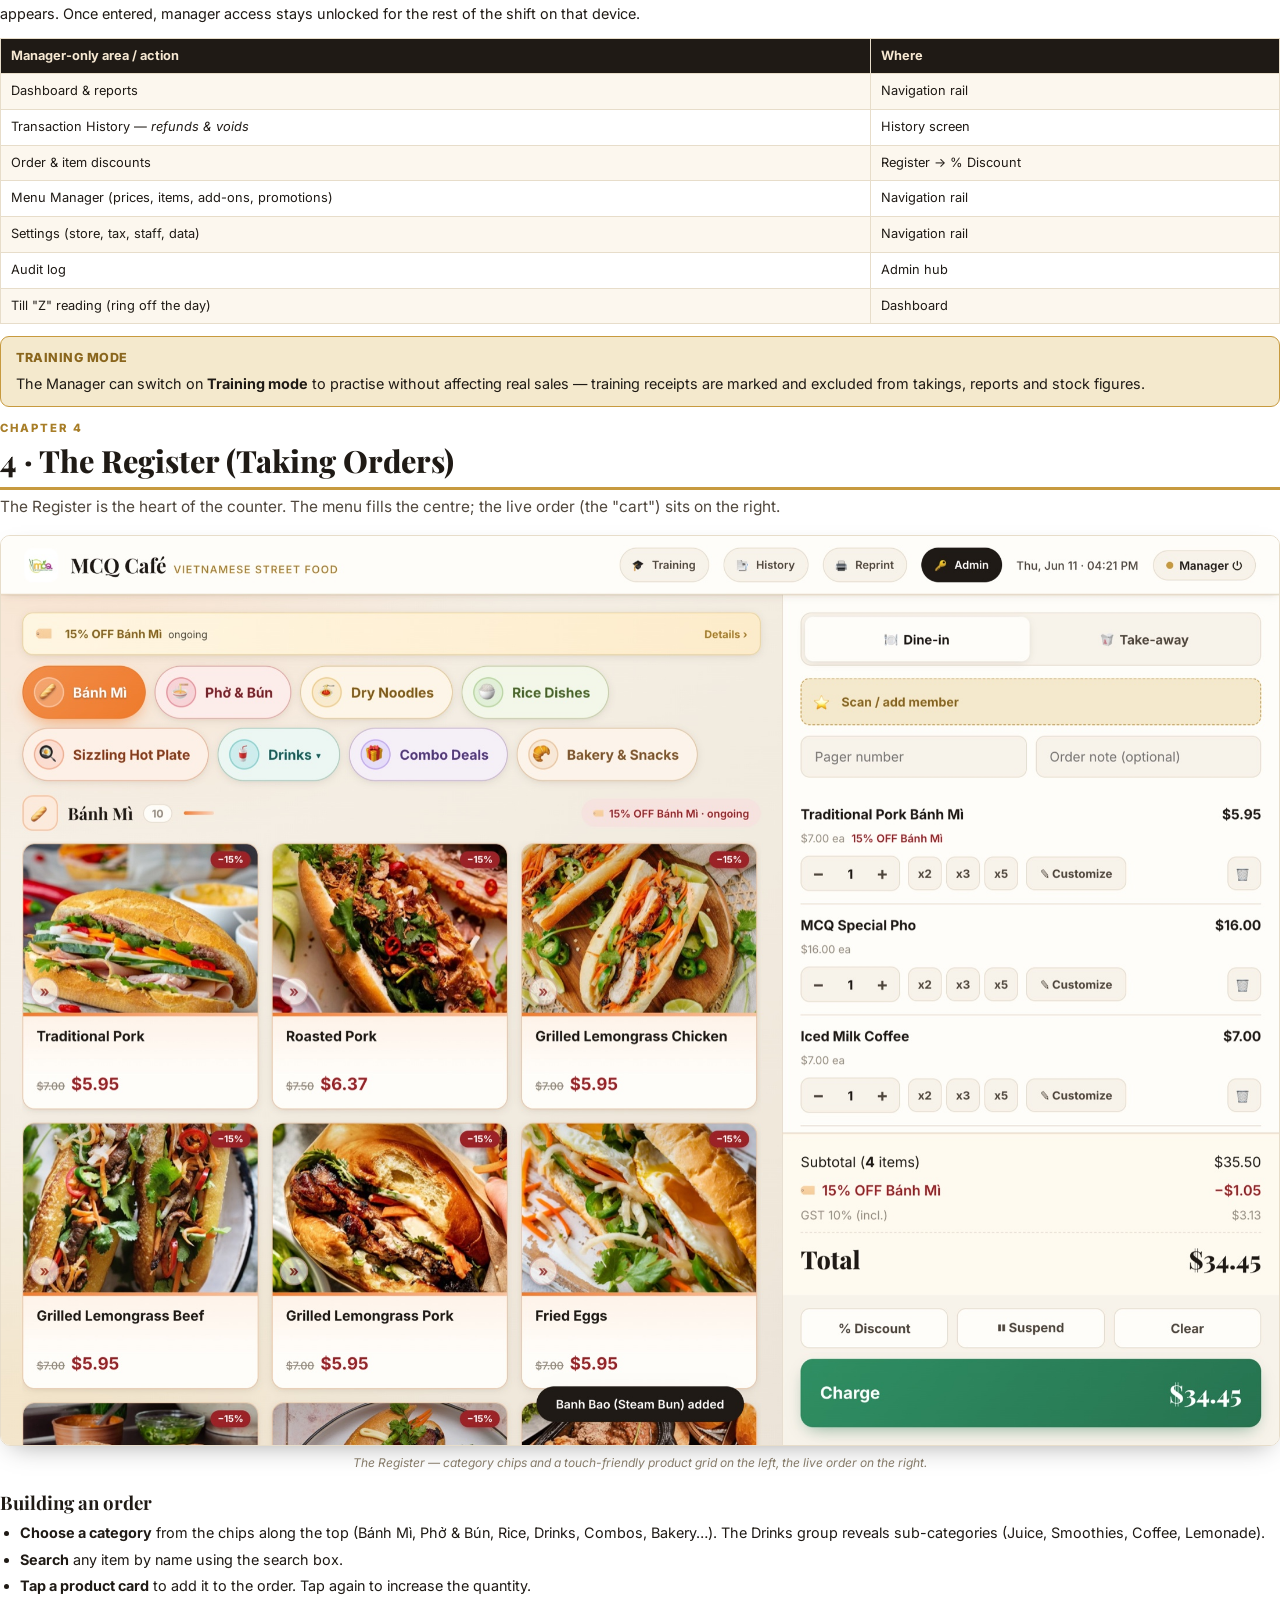
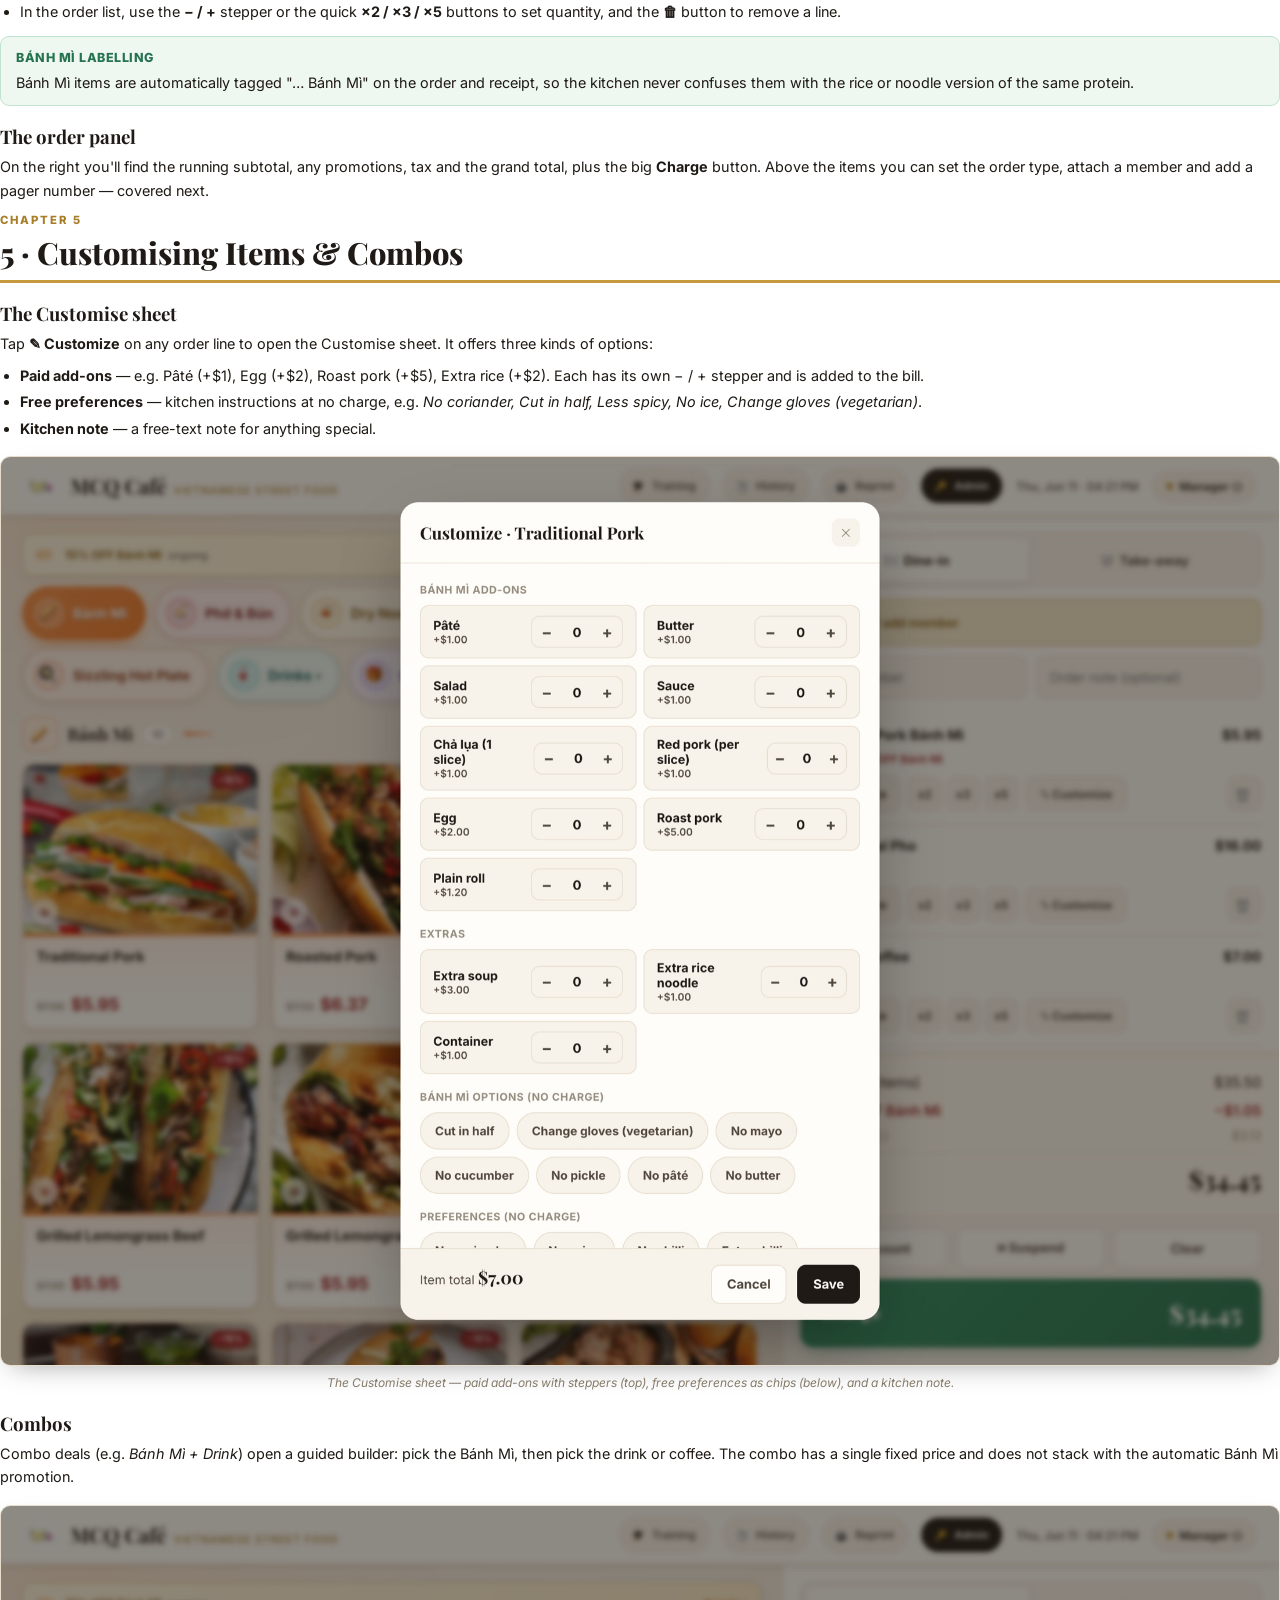
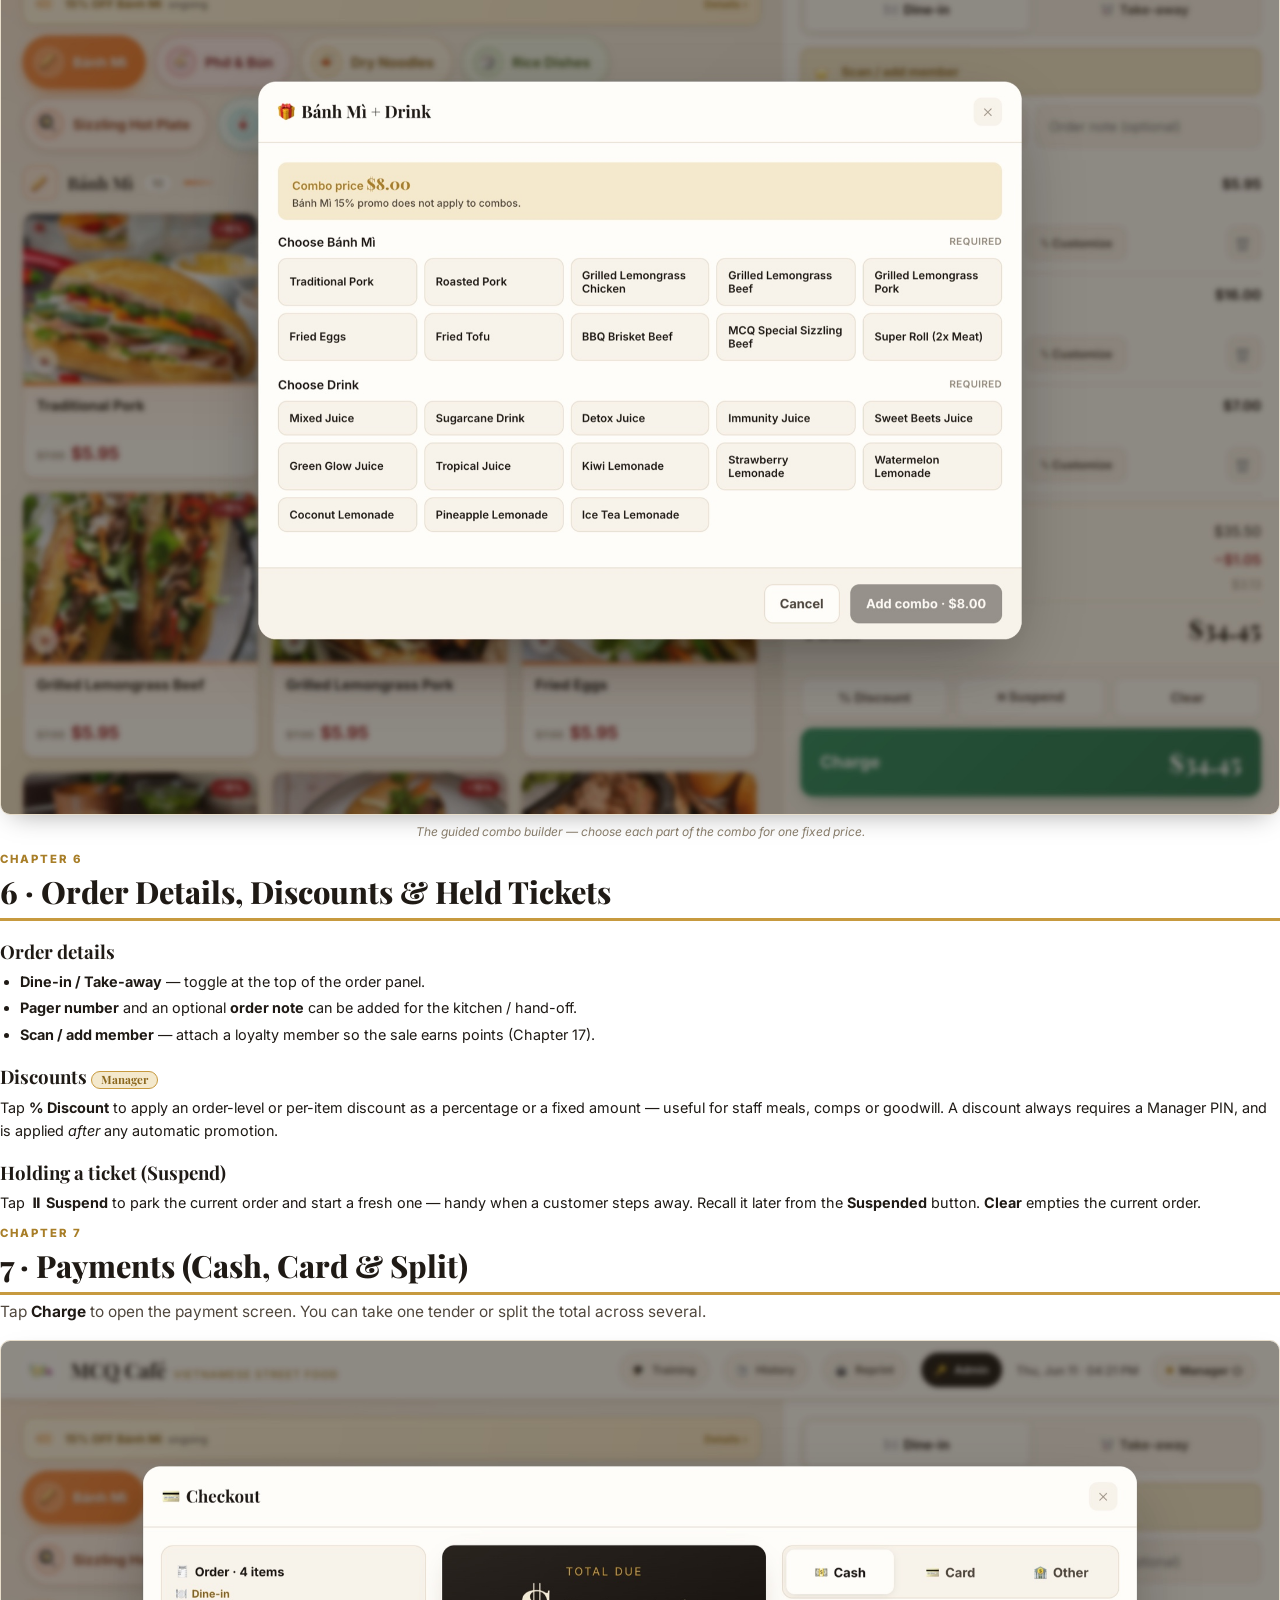
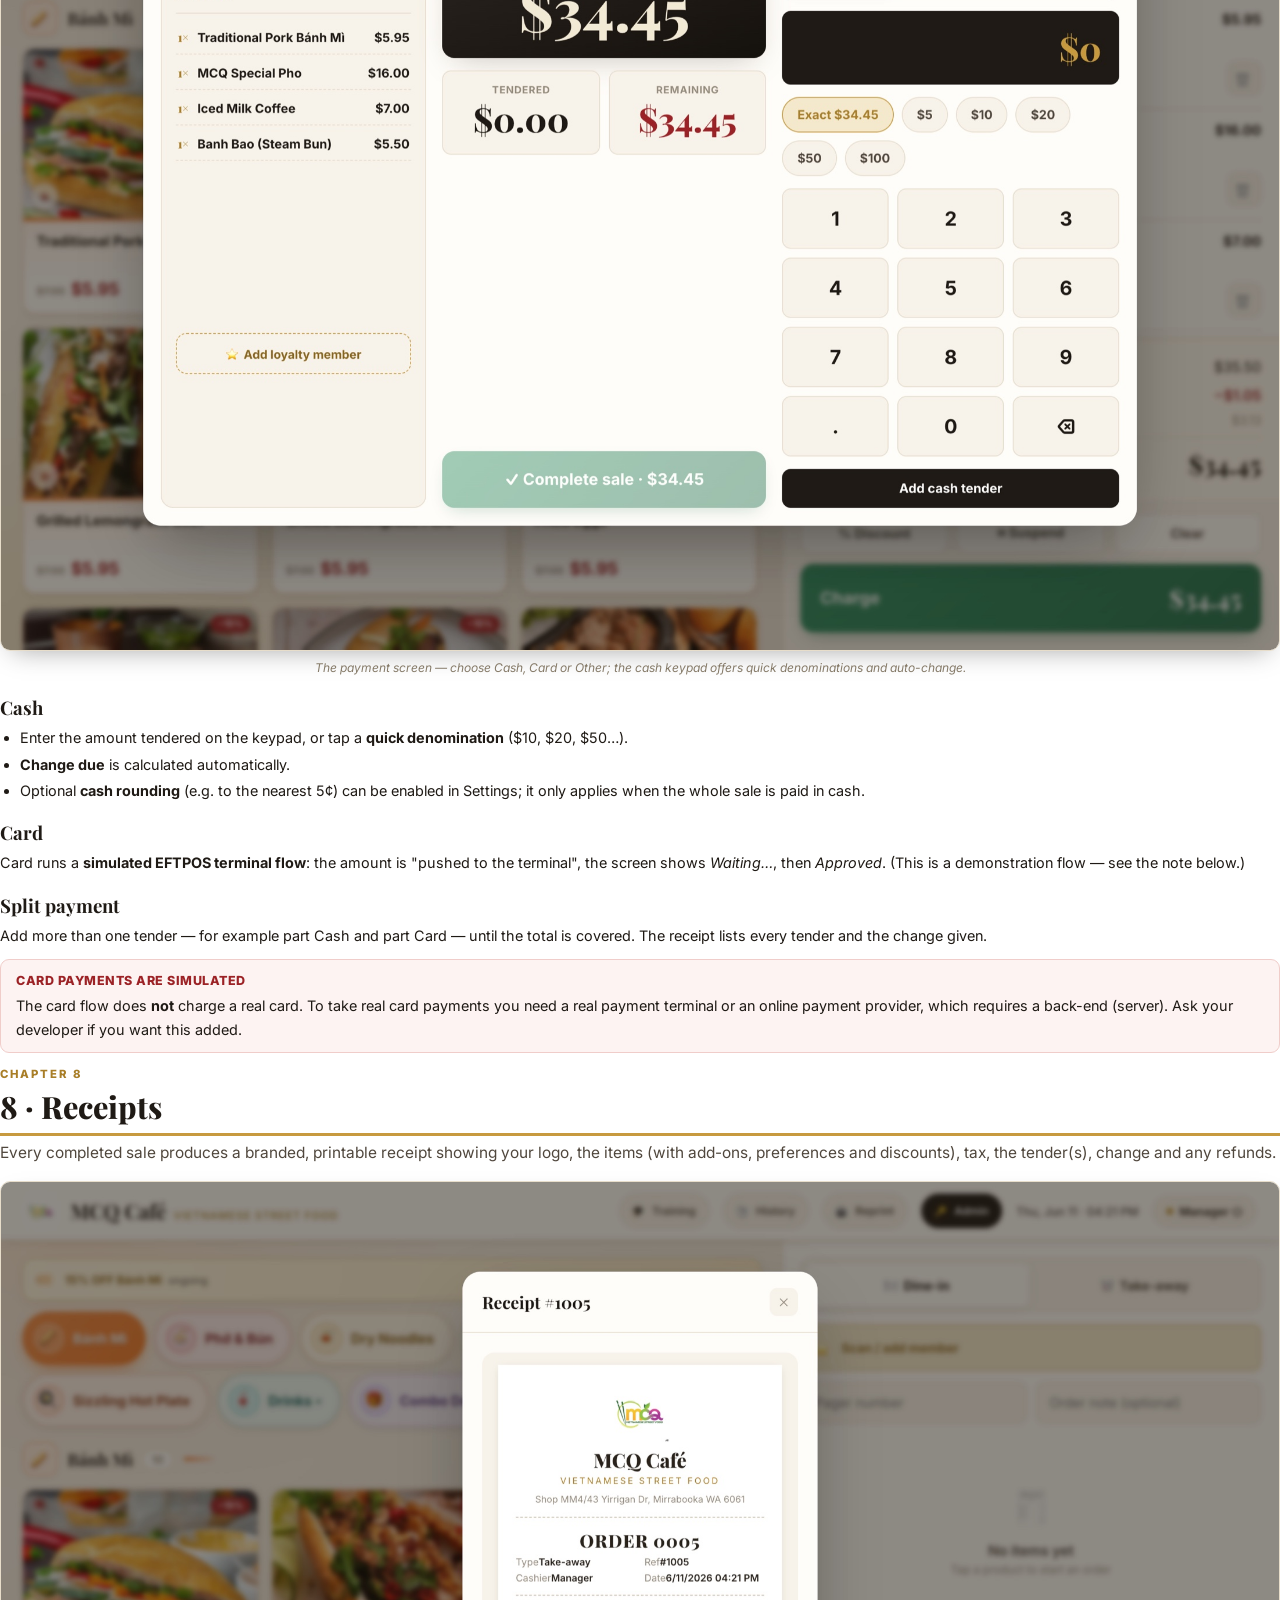
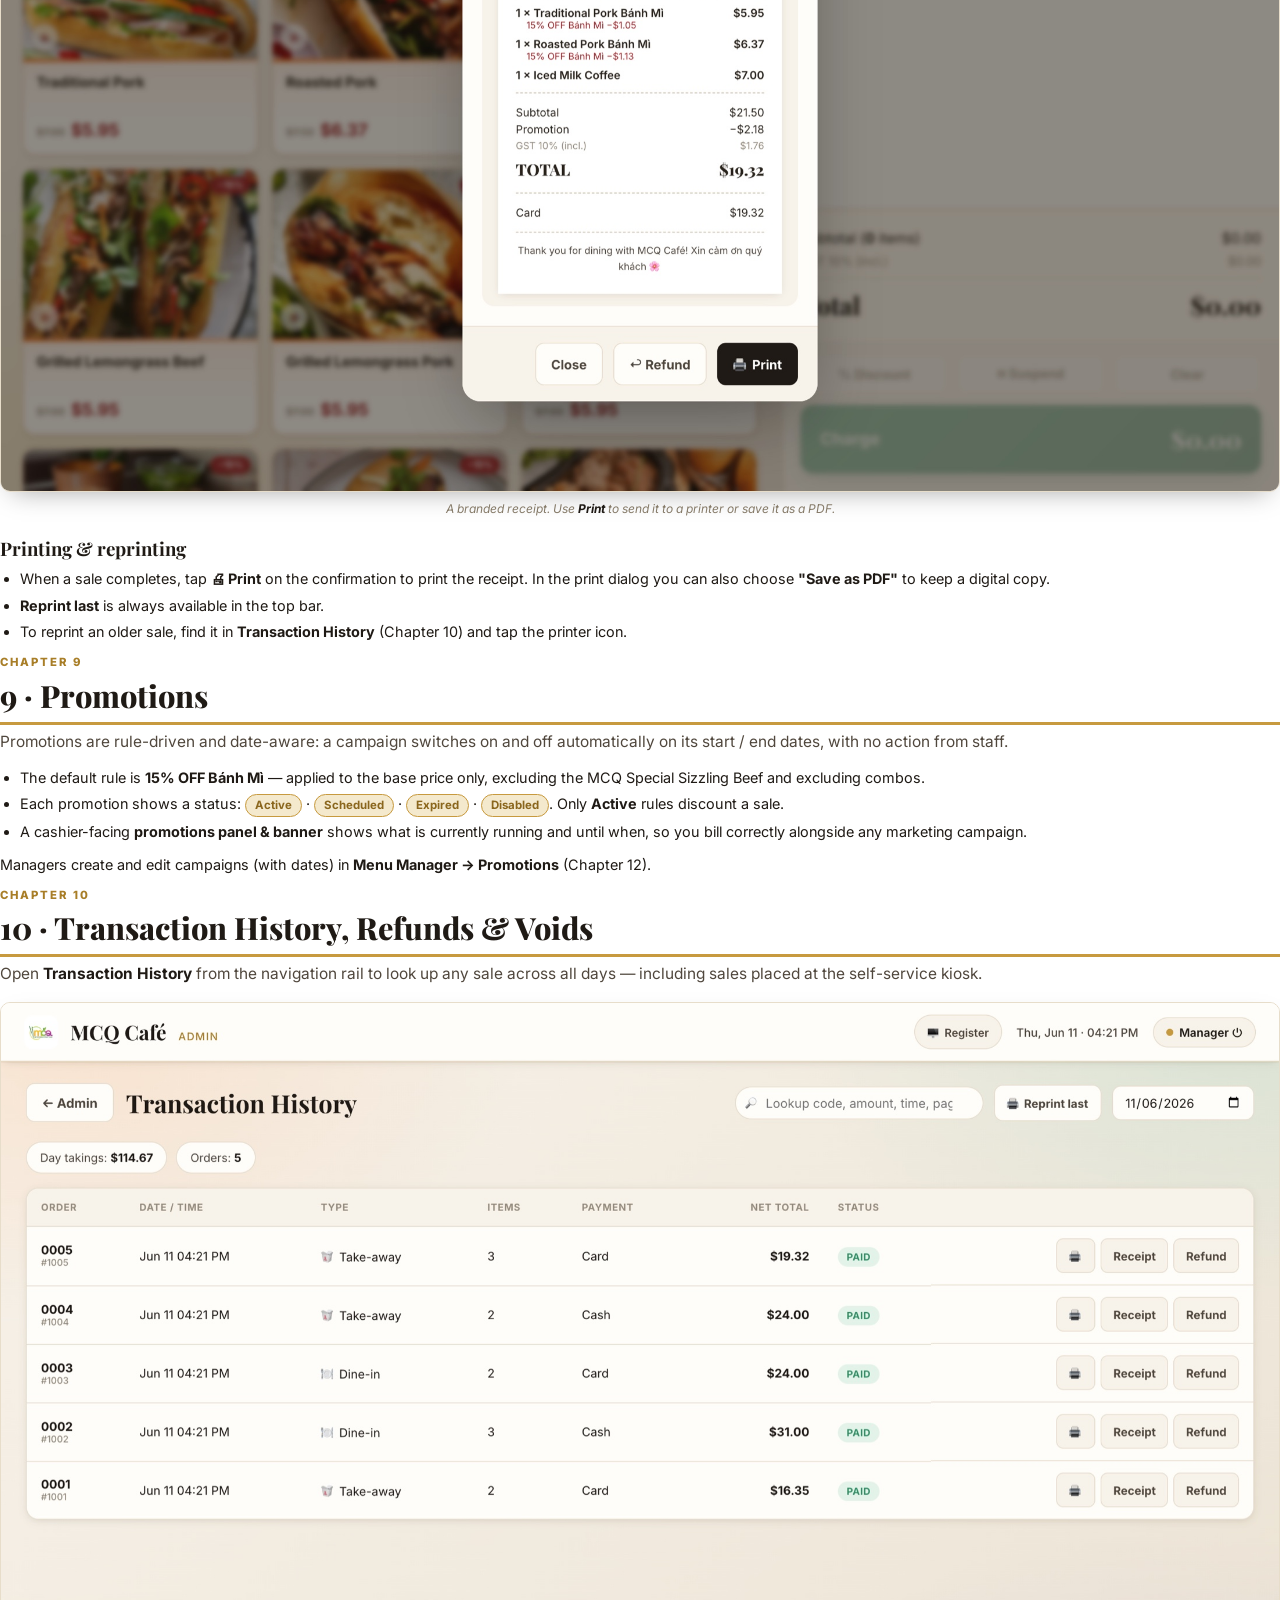
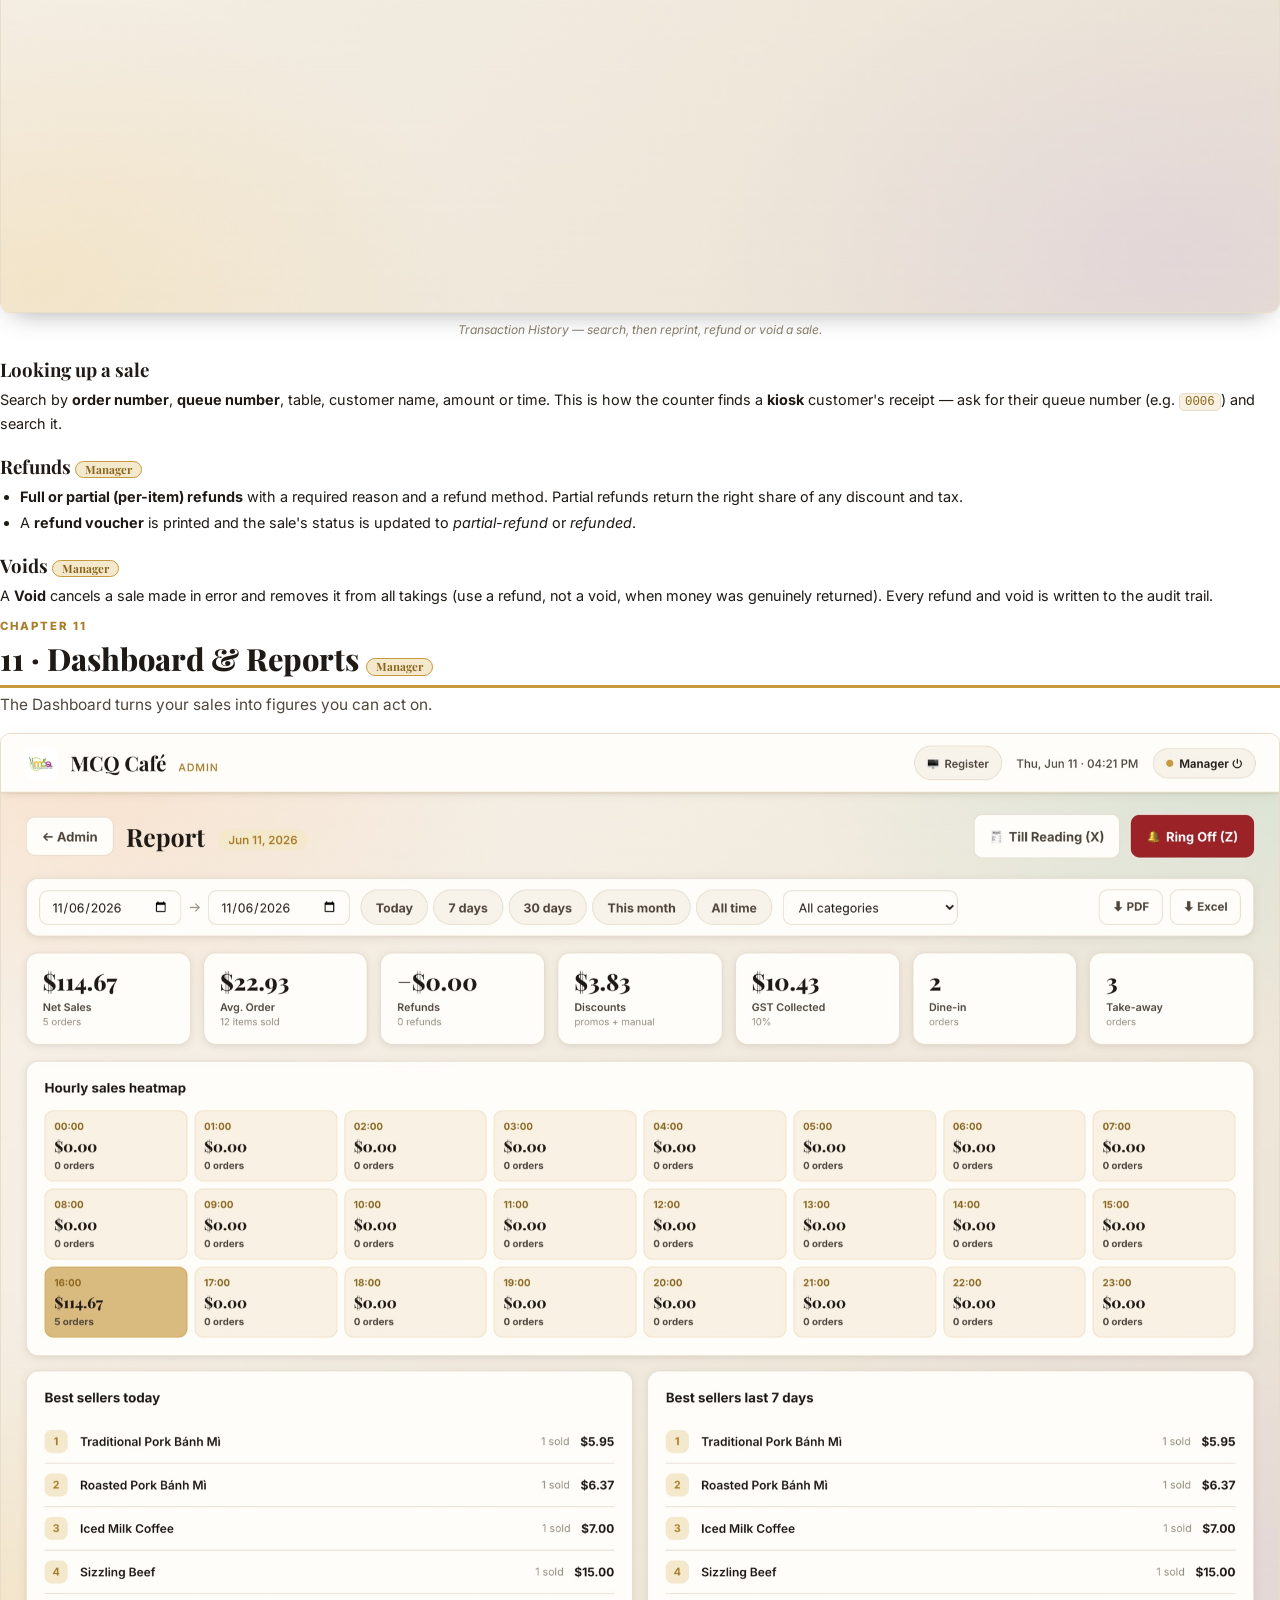
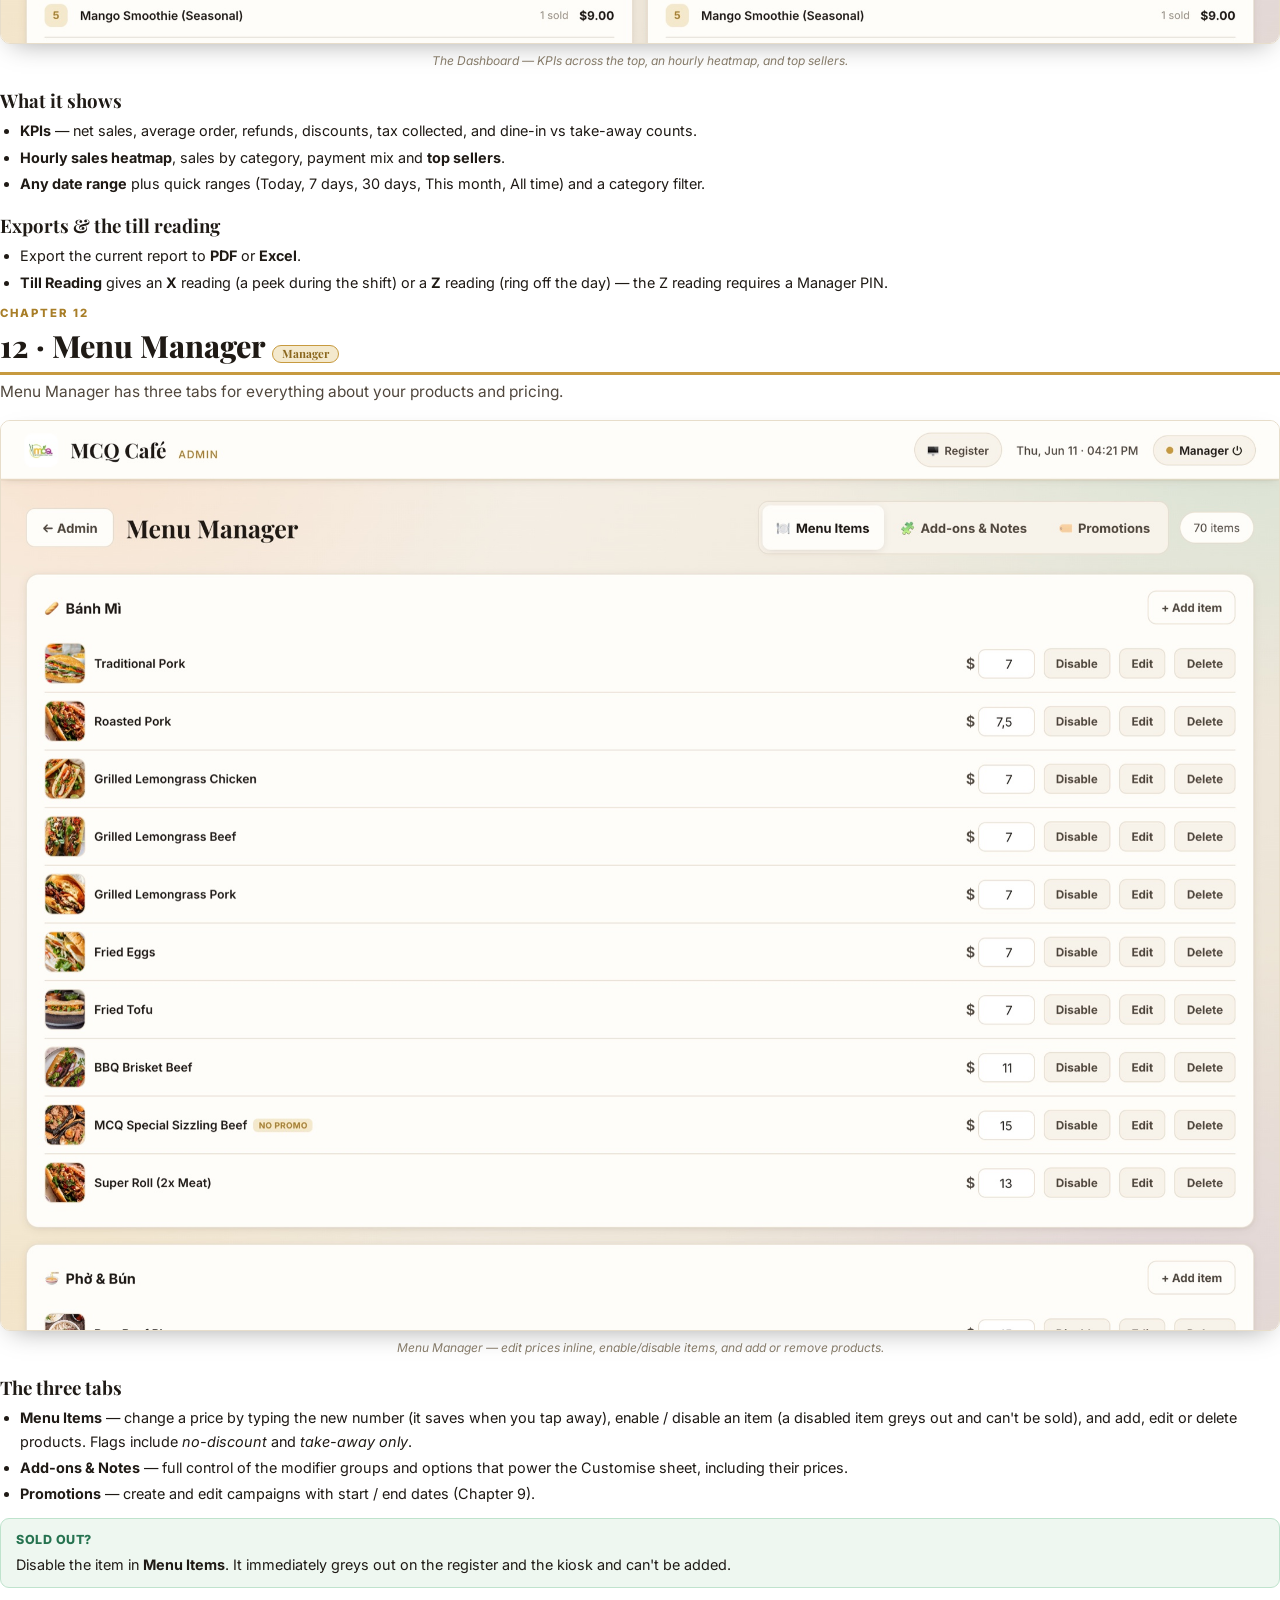
==== commit 156b3cbc: "docs: update user guide for screen media + add IT technical handover User Guide: - New Chapter 21 "S" ====
--- a/docs/USER_GUIDE.html
+++ b/docs/USER_GUIDE.html
@@ -95,7 +95,7 @@
   </div>
   <div class="foot">
     Vietnamese Street Kitchen · Browser-based POS<br>
-    <b>Version 30</b> &nbsp;·&nbsp; Last updated 11 June 2026
+    <b>Version 40</b> &nbsp;·&nbsp; Last updated 11 June 2026
   </div>
 </section>
 
@@ -126,6 +126,8 @@
     <li><span class="num">18</span> Data, Storage &amp; Backup</li>
     <li><span class="num">19</span> Keyboard, Touch &amp; Tips</li>
     <li><span class="num">20</span> Troubleshooting &amp; FAQ</li>
+    <li><span class="num">21</span> Screen Media &amp; Advertising
+      <ul><li>Order Tree Ads · Login Screen · Customer Display Video · the neon attract frame</li></ul></li>
     <li><span class="num">A</span> Appendix — Quick Reference (Logins &amp; Pricing)</li>
   </ol>
 </section>
@@ -154,6 +156,7 @@
     <tr><td><strong>Menu Manager</strong></td><td>Edit prices, enable/disable items, manage add-ons and promotions.</td></tr>
     <tr><td><strong>Settings</strong></td><td>Store details, logo, tax, staff accounts, and data backup.</td></tr>
     <tr><td><strong>Self-Service Kiosk</strong></td><td>Customer-facing ordering with EN/VI language, customise sheet, upsell and queue tickets.</td></tr>
+    <tr><td><strong>Screen Media</strong></td><td>Load your own photos and videos onto the kiosk ad screen, the login screen and the customer display — they rotate automatically (Chapter 21).</td></tr>
   </table>
 
   <div class="box note"><div class="bt">In a nutshell</div>Everything is saved in the browser on the device it runs on. Open the web address, log in with a PIN, and start selling.</div>
@@ -423,12 +426,13 @@
   <h2 class="h">14 · The Admin Hub <span class="pill">Manager</span></h2>
   <p class="lead">The Admin hub is the manager's launch pad. From here you reach the back-office tools and open the guest-facing screens.</p>
 
-  <figure><img src="img/10-admin-hub.jpg" alt="Admin hub"><figcaption>The Admin hub — tiles for reports, history, menu, settings, the audit log, the Customer Display and the Standing Order Tree.</figcaption></figure>
+  <figure><img src="img/10-admin-hub.jpg" alt="Admin hub"><figcaption>The Admin hub — back-office tools, the guest screens, and the three Screen Media managers (Order Tree Ads, Login Screen, Customer Display Video).</figcaption></figure>
 
   <ul>
     <li><strong>Back-office tiles</strong> — Dashboard, Transaction History, Menu Manager, Settings and the Audit log.</li>
     <li><strong>Customer Display</strong> — opens the second guest-facing screen (Chapter 15).</li>
     <li><strong>Standing Order Tree</strong> — opens the self-service kiosk (Chapter 16).</li>
+    <li><strong>Screen Media managers</strong> — three tiles, <strong>Order Tree Ads</strong>, <strong>Login Screen</strong> and <strong>Customer Display Video</strong>, let you load your own photos and videos onto every customer-facing screen (Chapter 21).</li>
   </ul>
   <div class="box note"><div class="bt">Audit log</div>The audit log records sensitive events — sales, refunds, voids, discounts, kiosk orders and settings changes — with who and when, and can be exported.</div>
 </section>
@@ -444,6 +448,7 @@
   <ul>
     <li>It updates in real time as items are added at the till (on the same device / browser).</li>
     <li>Between orders it plays appetising food <strong>videos</strong> and shows your branding.</li>
+    <li>You can replace the background with your own photos/videos — see <strong>Customer Display Video</strong> in Chapter 21.</li>
     <li>Open it from the <strong>Admin hub</strong>; close it with the <strong>✕</strong> in the corner.</li>
   </ul>
 </section>
@@ -565,6 +570,41 @@
 
   <h4>My changes to the code aren't showing online</h4>
   <p>After updating the hosted files, reload the web app on the host and refresh the browser. A hard refresh (clearing cache) ensures the newest version loads.</p>
+</section>
+
+<!-- ====================== 21. SCREEN MEDIA ====================== -->
+<section class="chapter">
+  <div class="kicker">Chapter 21</div>
+  <h2 class="h">21 · Screen Media &amp; Advertising <span class="pill">Manager</span></h2>
+  <p class="lead">Three managers in the Admin hub let you run your own photos and videos on every customer-facing screen — the kiosk ad loop, the login screen and the customer display. No editing of files is required: you upload through the app and the content appears instantly.</p>
+
+  <h3>How it works (all three the same)</h3>
+  <p>Each manager shows a simple list. Built-in clips that ship with the app appear as removable rows, and anything you add sits alongside them. When a screen has more than one item, the items <strong>rotate</strong> automatically — images change every few seconds and videos play through, then advance to the next.</p>
+  <ul>
+    <li><strong>＋ Add</strong> — pick one or several files at once (each up to 30&nbsp;MB).</li>
+    <li><strong>Remove</strong> — drops any item, including a built-in one.</li>
+    <li><strong>↺ Restore built-in</strong> — appears once you have removed a built-in, to bring it back.</li>
+  </ul>
+  <div class="box note"><div class="bt">Where it is stored</div>Uploaded media is saved <strong>in the browser on that device</strong> (no server). Upload on the actual counter / kiosk machine; it stays after the device is restarted. Built-in removals are remembered in the same way.</div>
+
+  <h3>Order Tree Ads</h3>
+  <p>Promotional clips that play full-screen on the Standing Order Tree's "tap to start" attract screen — the strongest place to catch a customer's eye. Add as many as you like and they loop in turn. A master switch, <strong>Play ad video on the kiosk</strong>, turns the video off entirely (the screen then shows just the background and the neon frame).</p>
+  <figure><img src="img/20-ads-manager.jpg" alt="Order Tree Ads manager"><figcaption>Order Tree Ads — the two built-in HD clips listed as removable rows, the on/off switch, and the button to add your own clips.</figcaption></figure>
+  <div class="box tip"><div class="bt">Keep it smooth</div>The attract clips that ship with the app are full HD. For your own uploads, keep each clip small (ideally under ~5&nbsp;MB) so the kiosk stays perfectly smooth.</div>
+
+  <h3>The neon attract frame</h3>
+  <p>The ad screen is wrapped in a glowing gold "night-market" neon frame with hanging lanterns and corner lights. It is on automatically and stays even if you turn the ad video off, framing the background instead.</p>
+  <figure><img src="img/12-kiosk-attract.jpg" alt="Kiosk attract with neon frame"><figcaption>The Standing Order Tree attract screen — a full-HD ad clip inside the glowing neon frame, with the dish marquee running along the bottom.</figcaption></figure>
+
+  <h3>Login Screen</h3>
+  <p>Backgrounds for the staff login screen. Add several images or videos and they rotate behind the account picker. While you have uploads they fill the screen; remove them all to bring back the built-in food collage. A toggle keeps or drops the built-in collage's short video.</p>
+  <figure><img src="img/21-login-manager.jpg" alt="Login Screen manager"><figcaption>Login Screen — the built-in collage listed as a removable row, the add button, and the built-in-video toggle.</figcaption></figure>
+
+  <h3>Customer Display Video</h3>
+  <p>The image or video that plays behind the live order on the customer-facing display. Add several and they rotate; remove everything for a plain dark panel (the order stays perfectly readable). The built-in clip is listed and removable, with restore.</p>
+  <figure><img src="img/22-customer-manager.jpg" alt="Customer Display Video manager"><figcaption>Customer Display Video — the built-in clip as a removable row plus the button to add your own backgrounds.</figcaption></figure>
+
+  <div class="box warn"><div class="bt">Per-device reminder</div>Because media lives in the browser, each device manages its own. If you run the kiosk and the counter on separate machines, upload the content on each one.</div>
 </section>
 
 <!-- ====================== APPENDIX ====================== -->
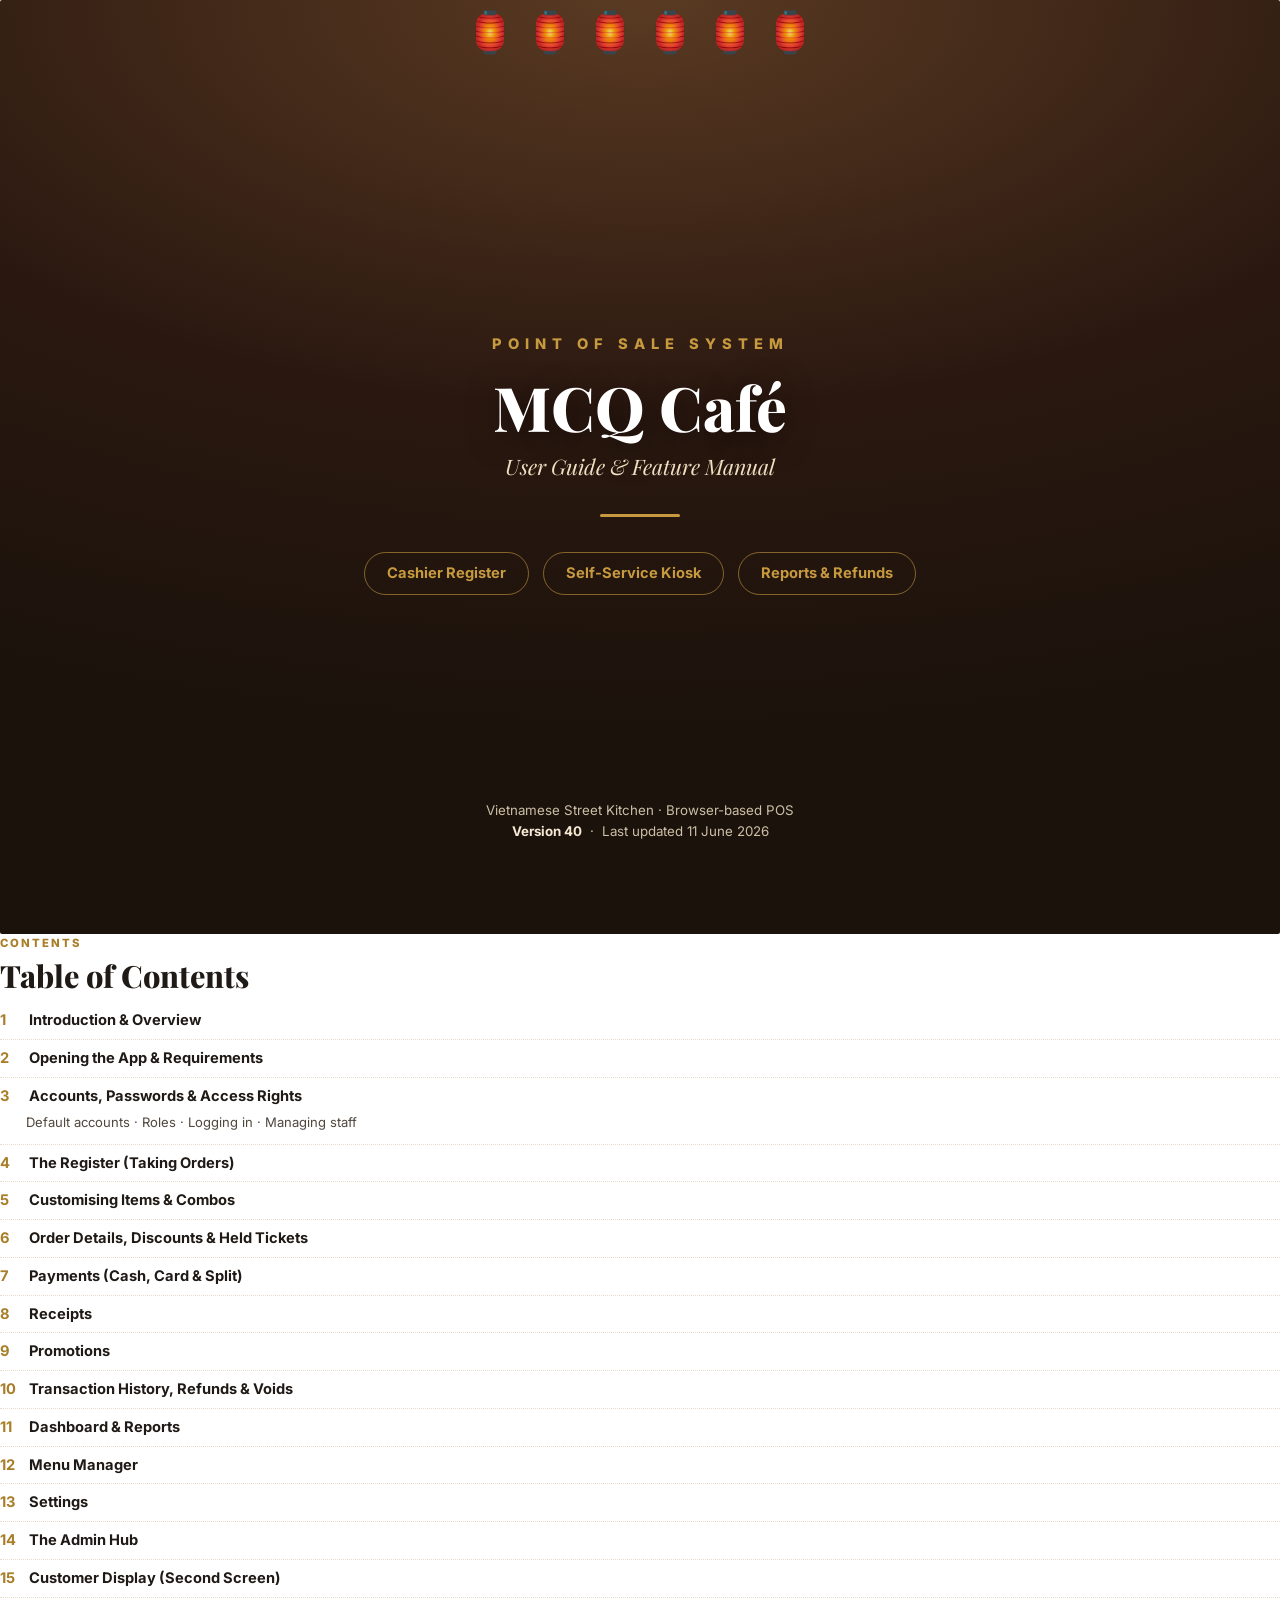
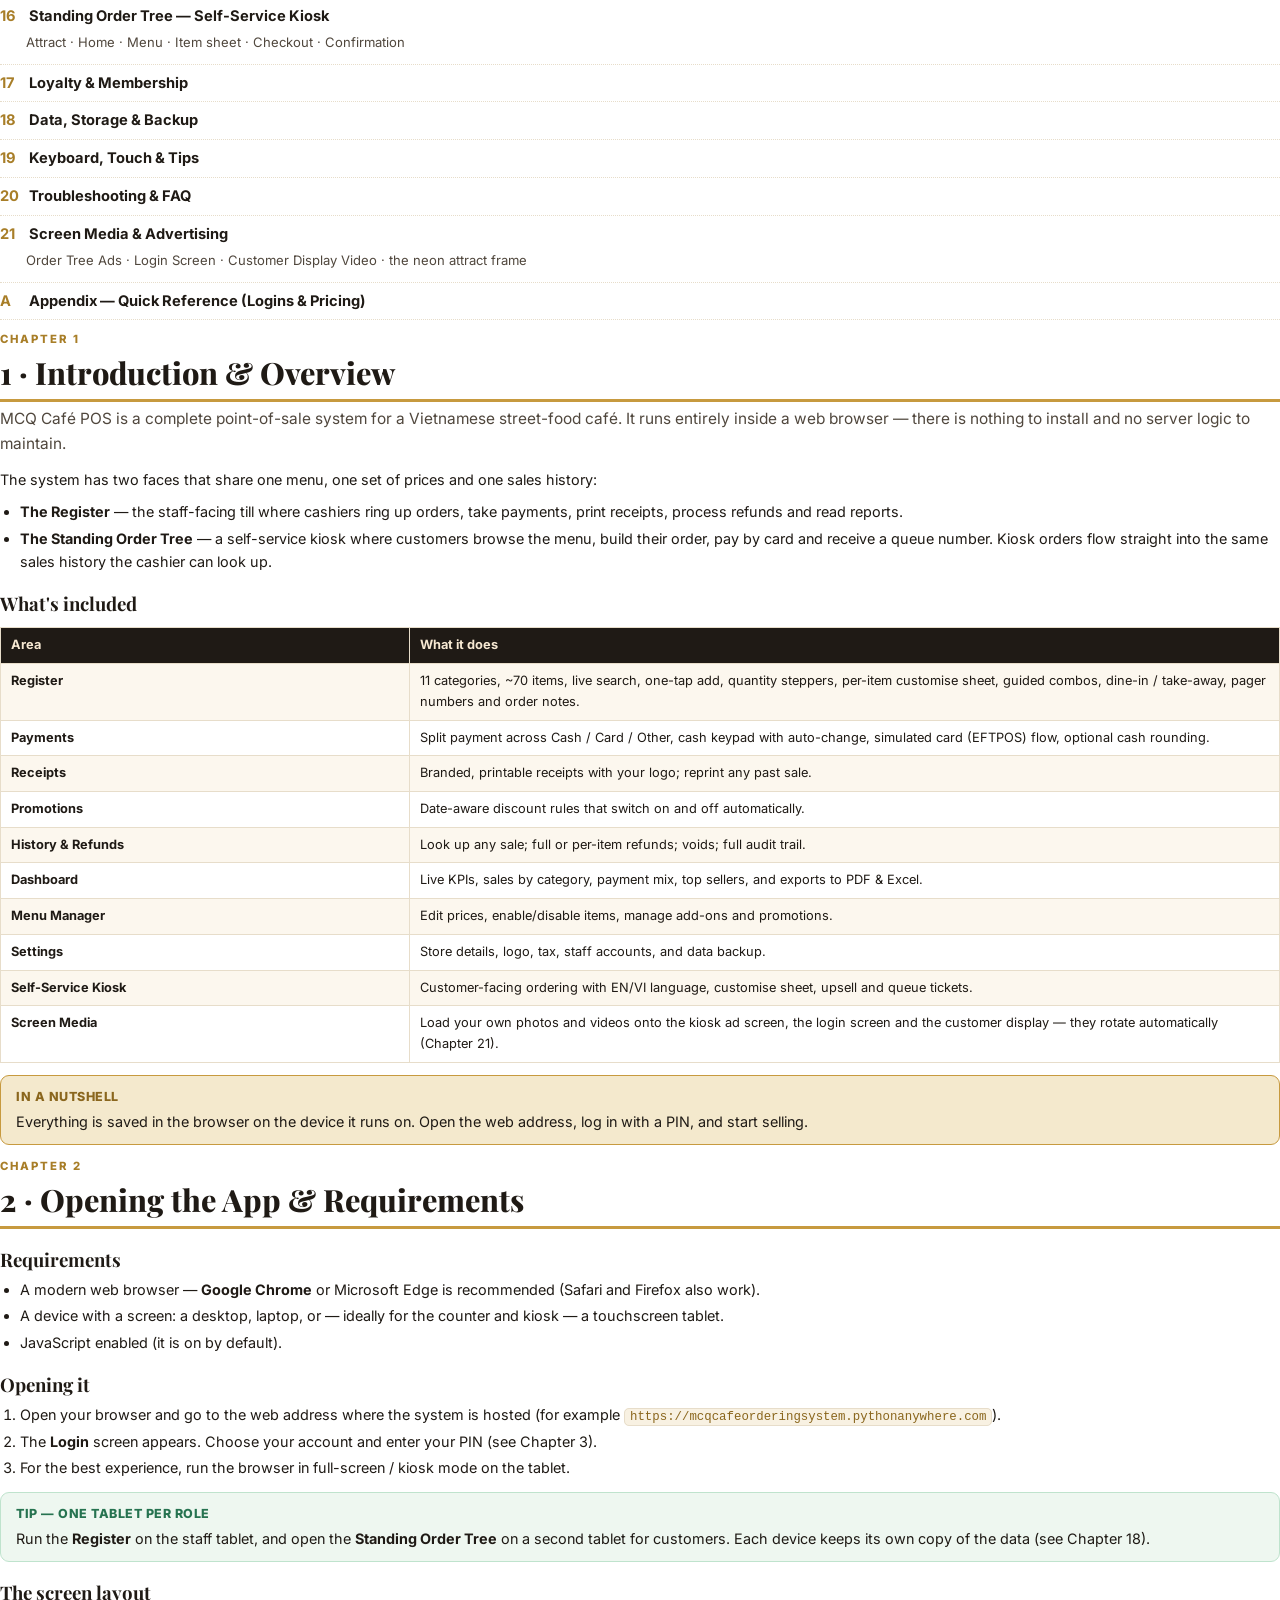
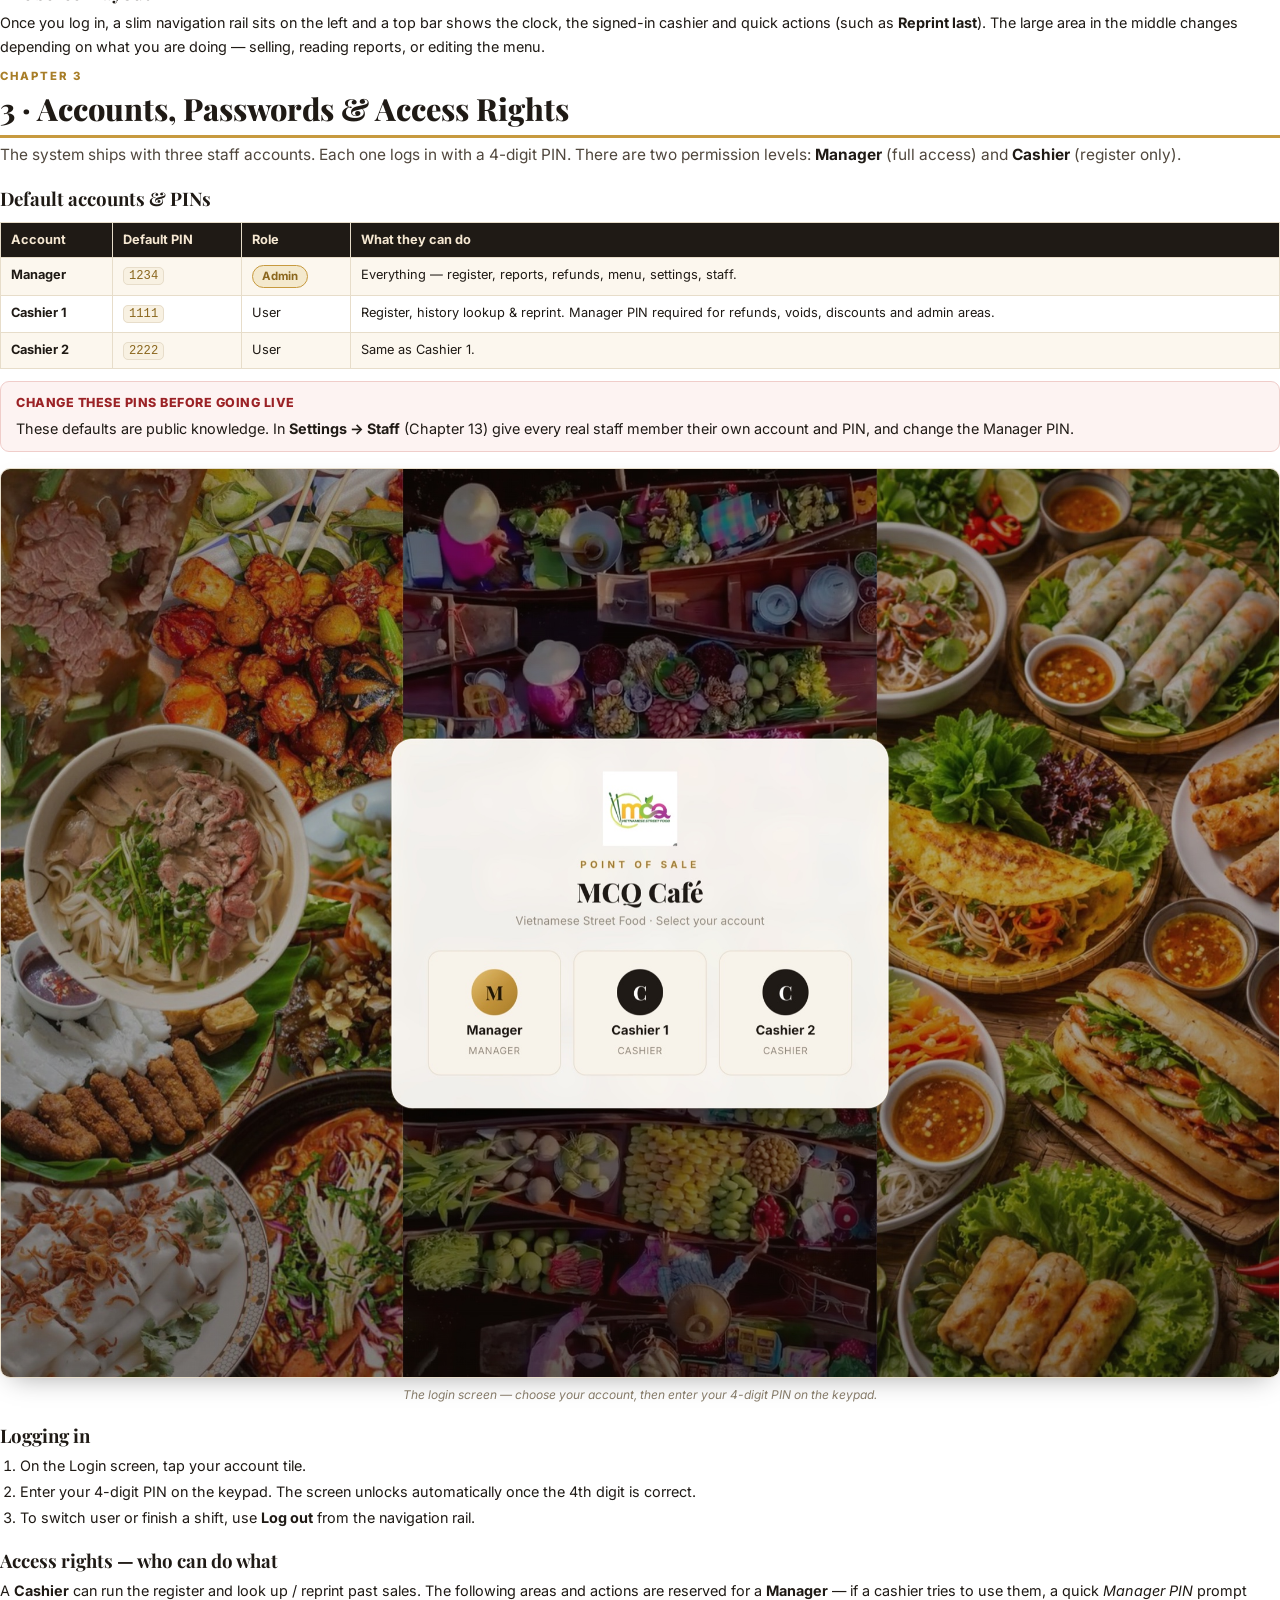
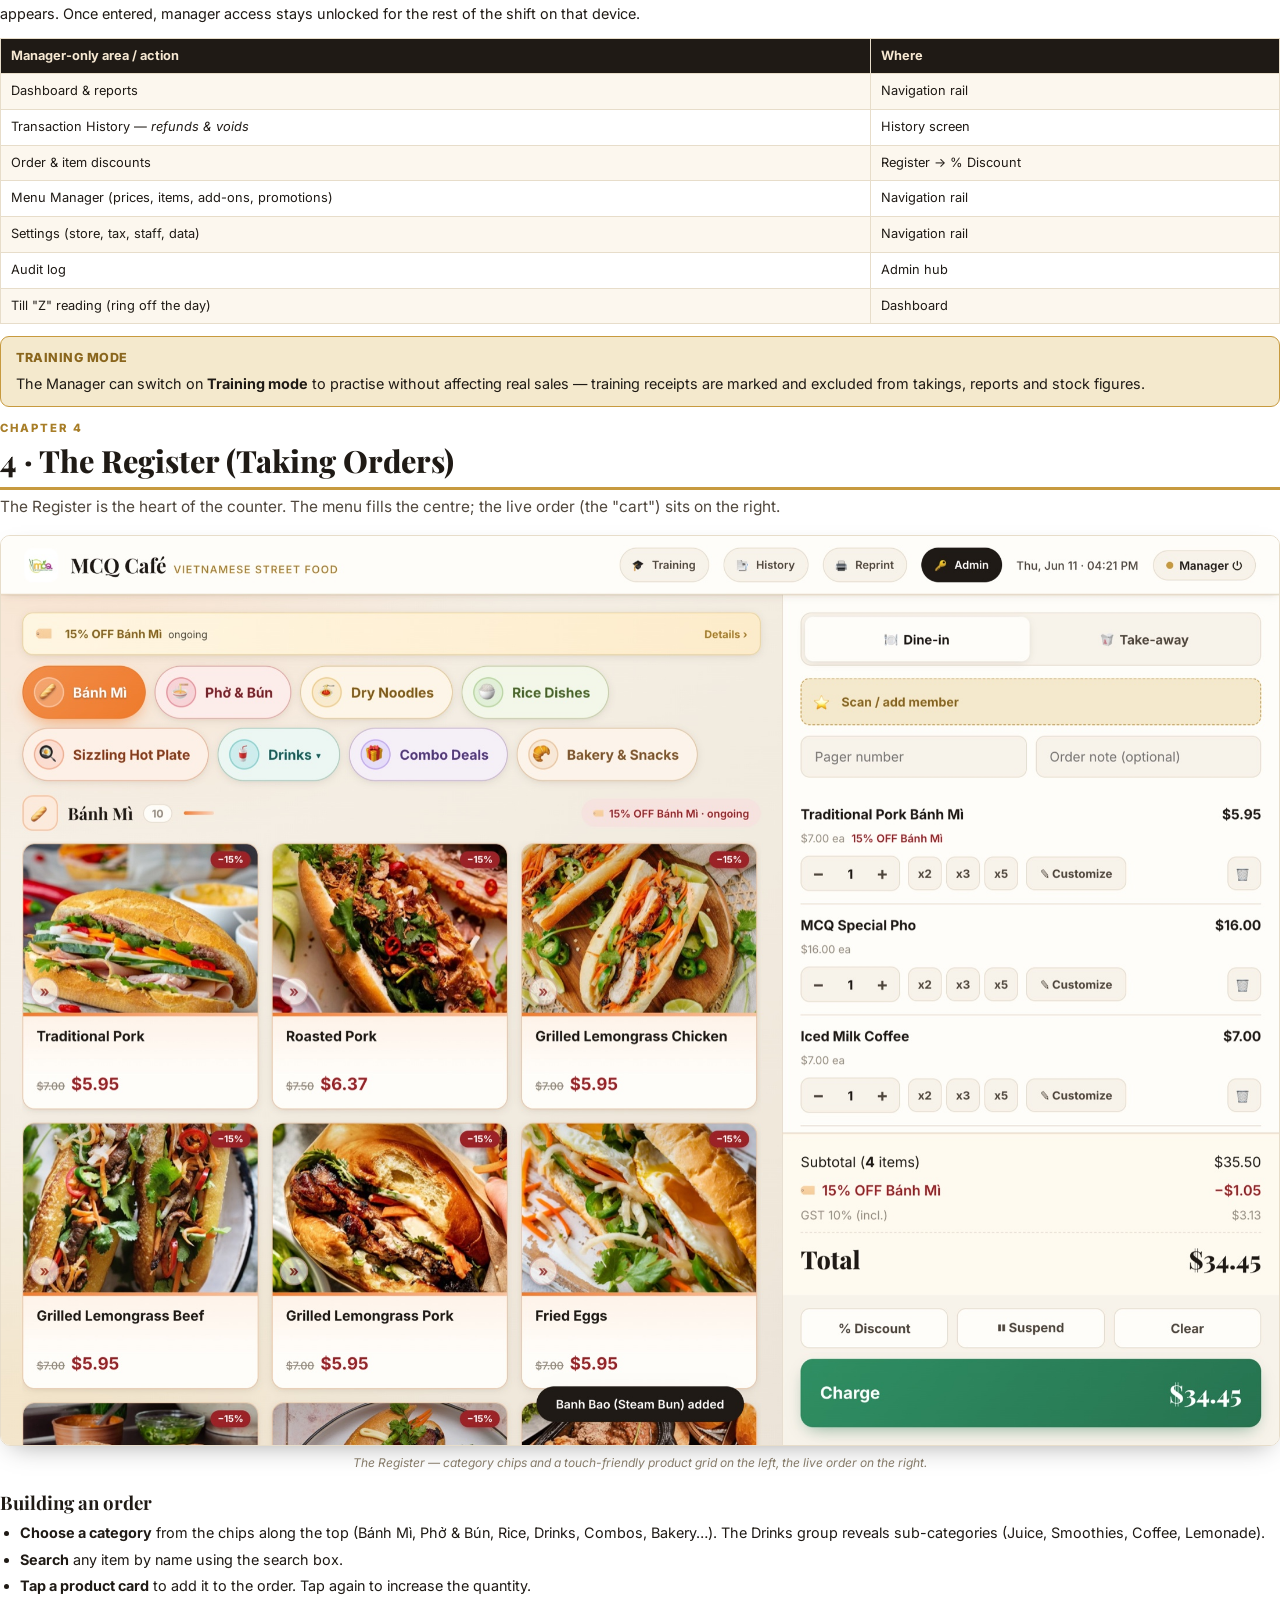
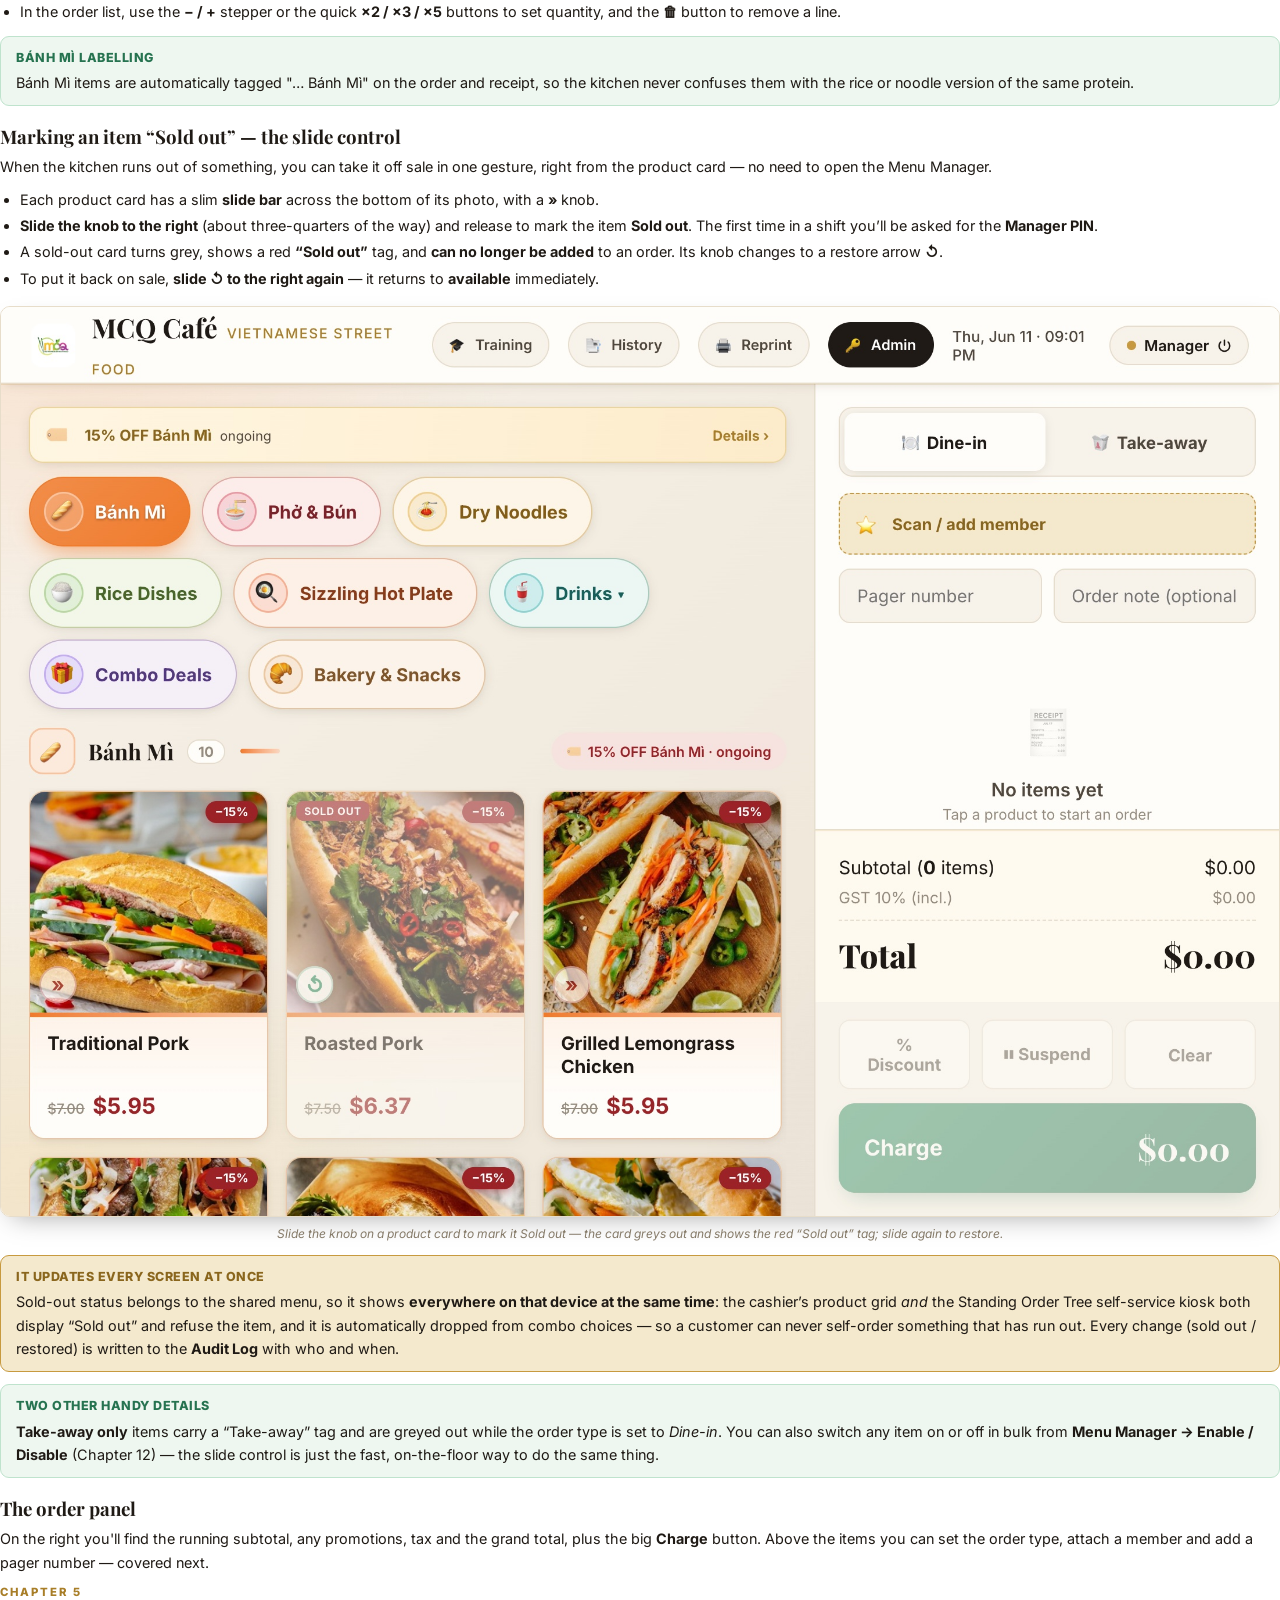
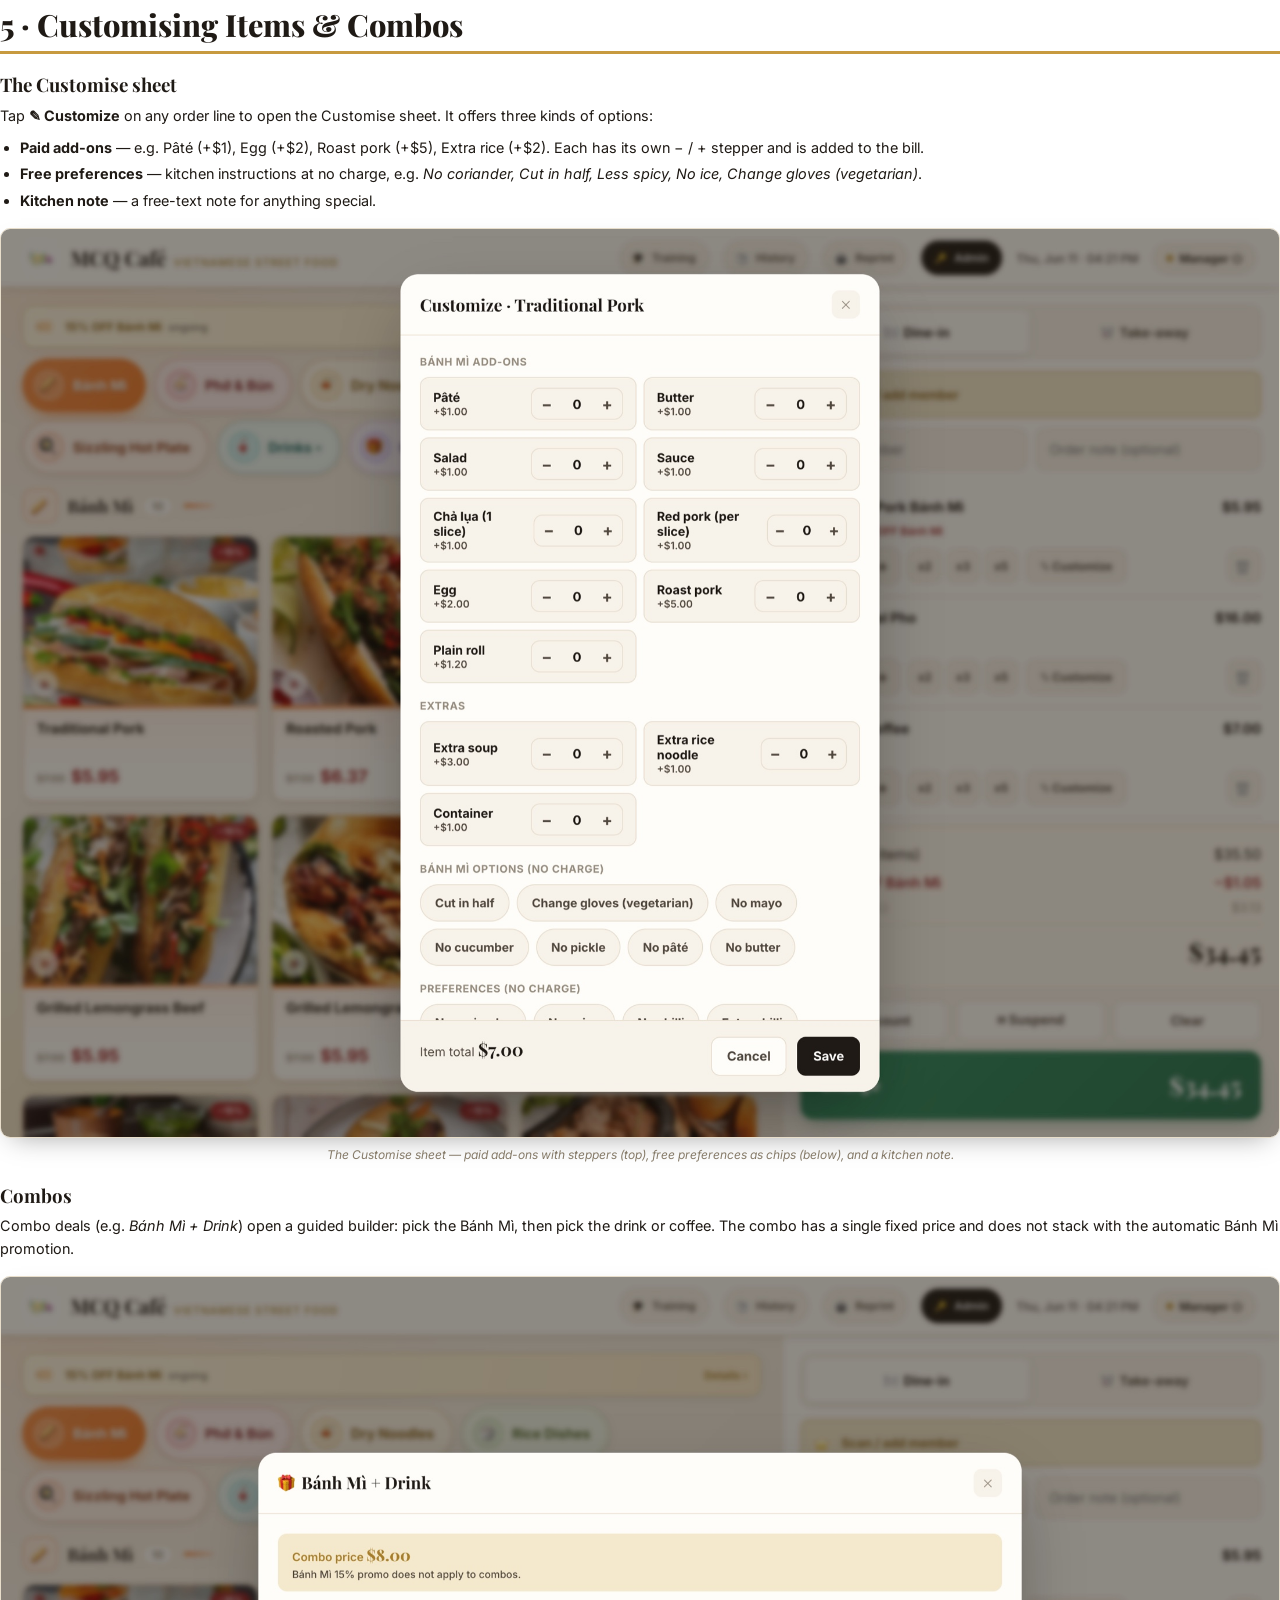
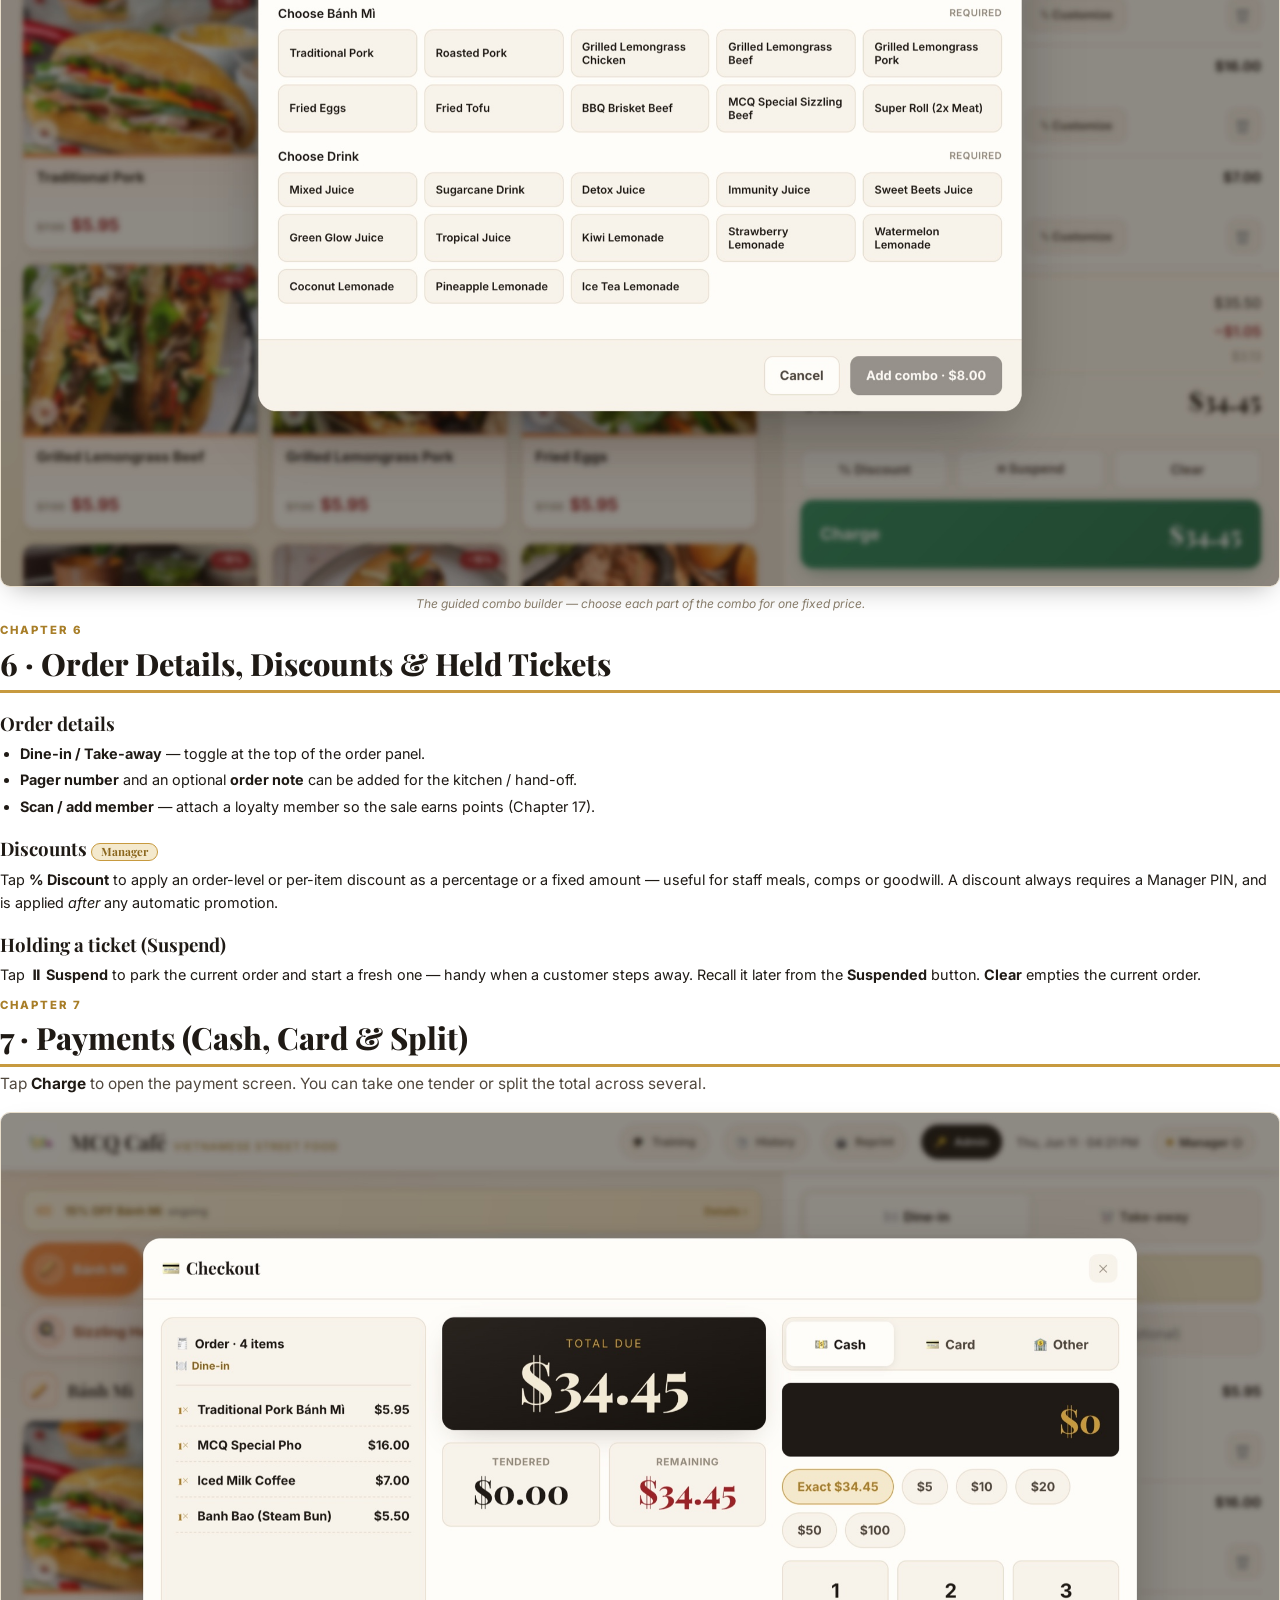
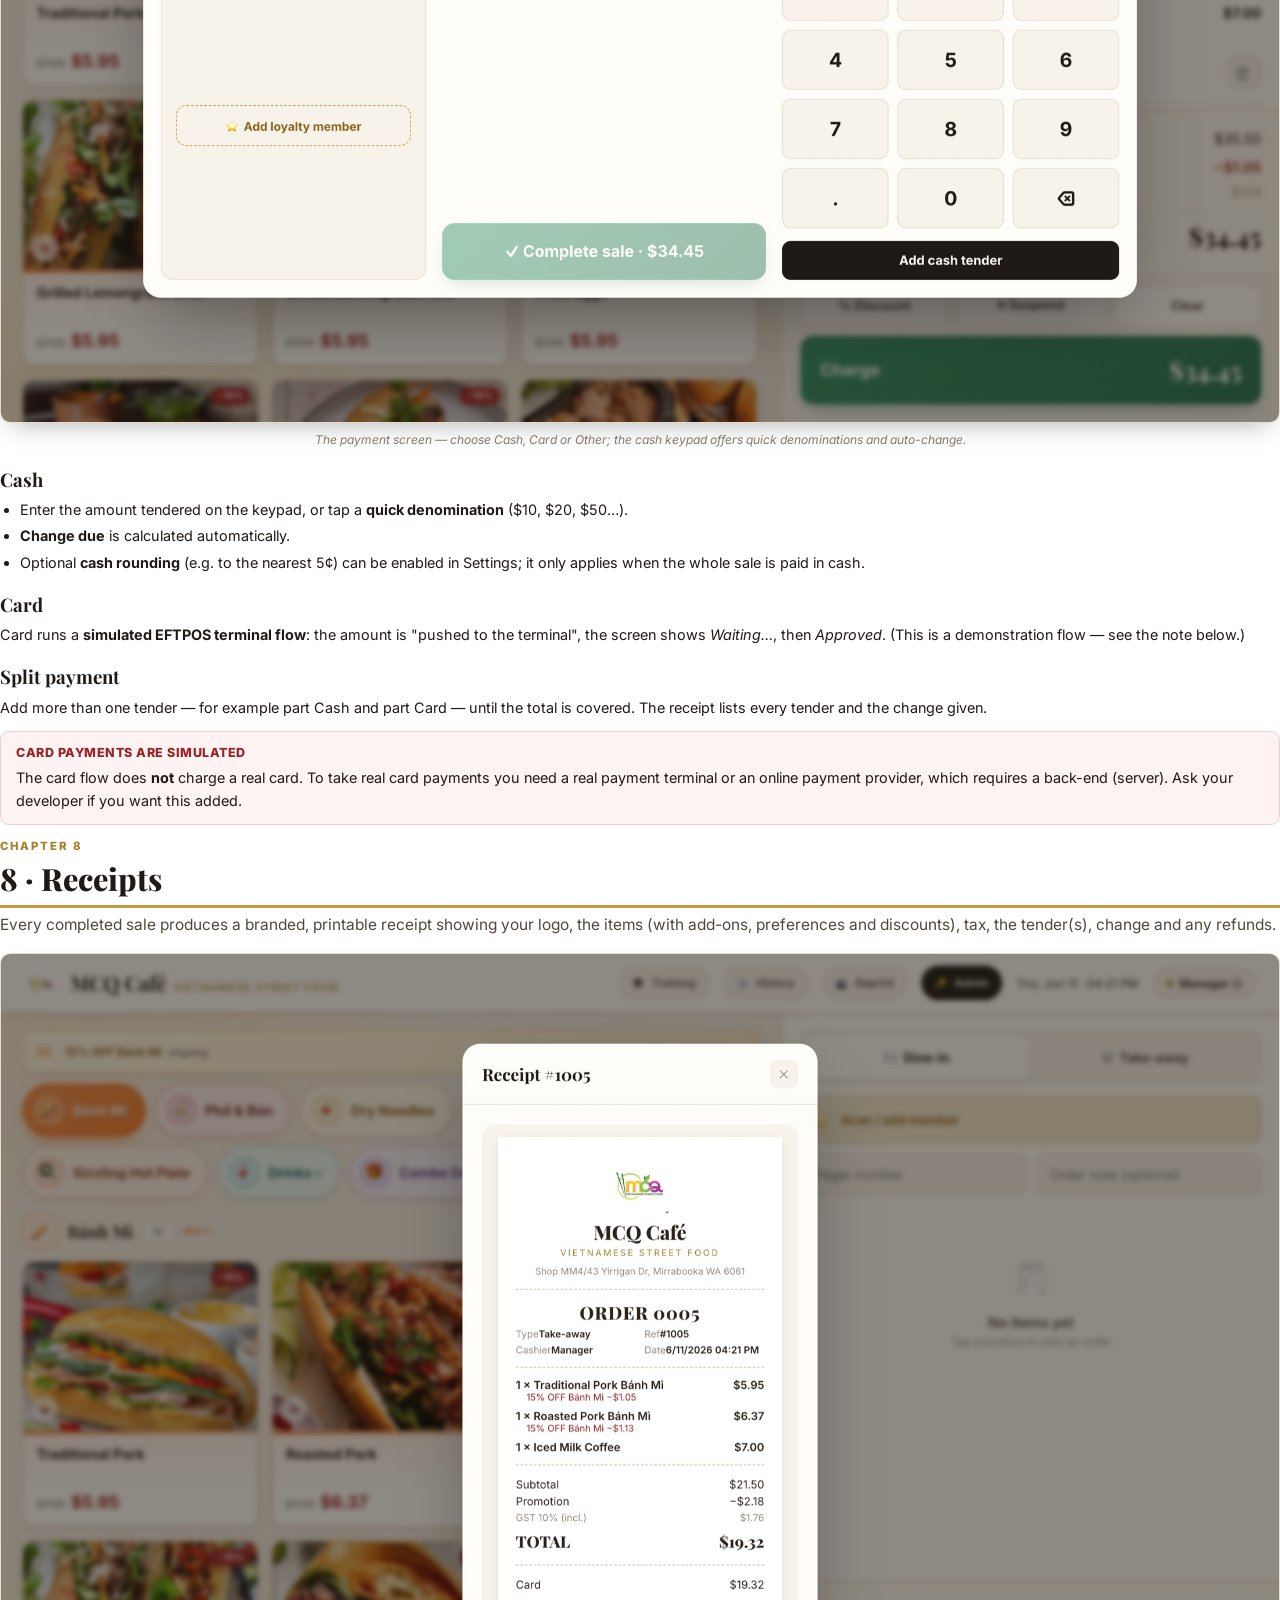
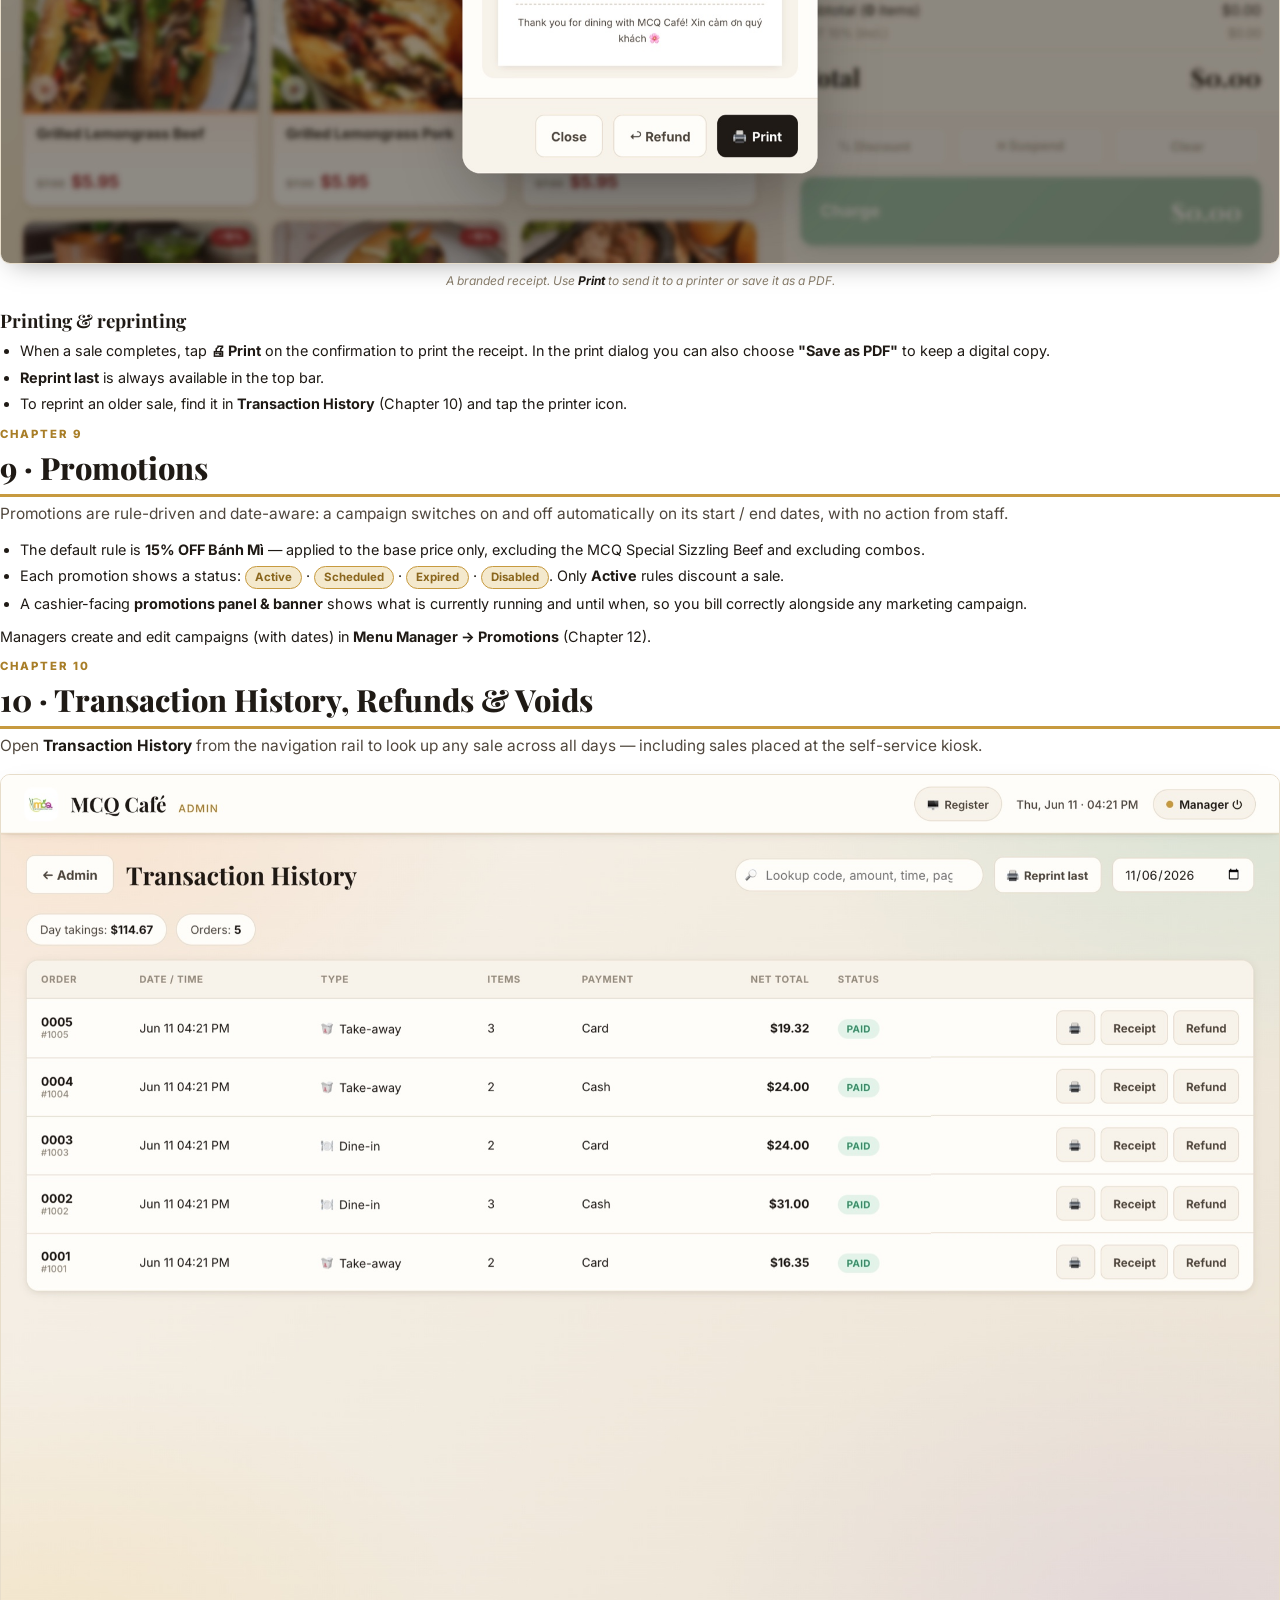
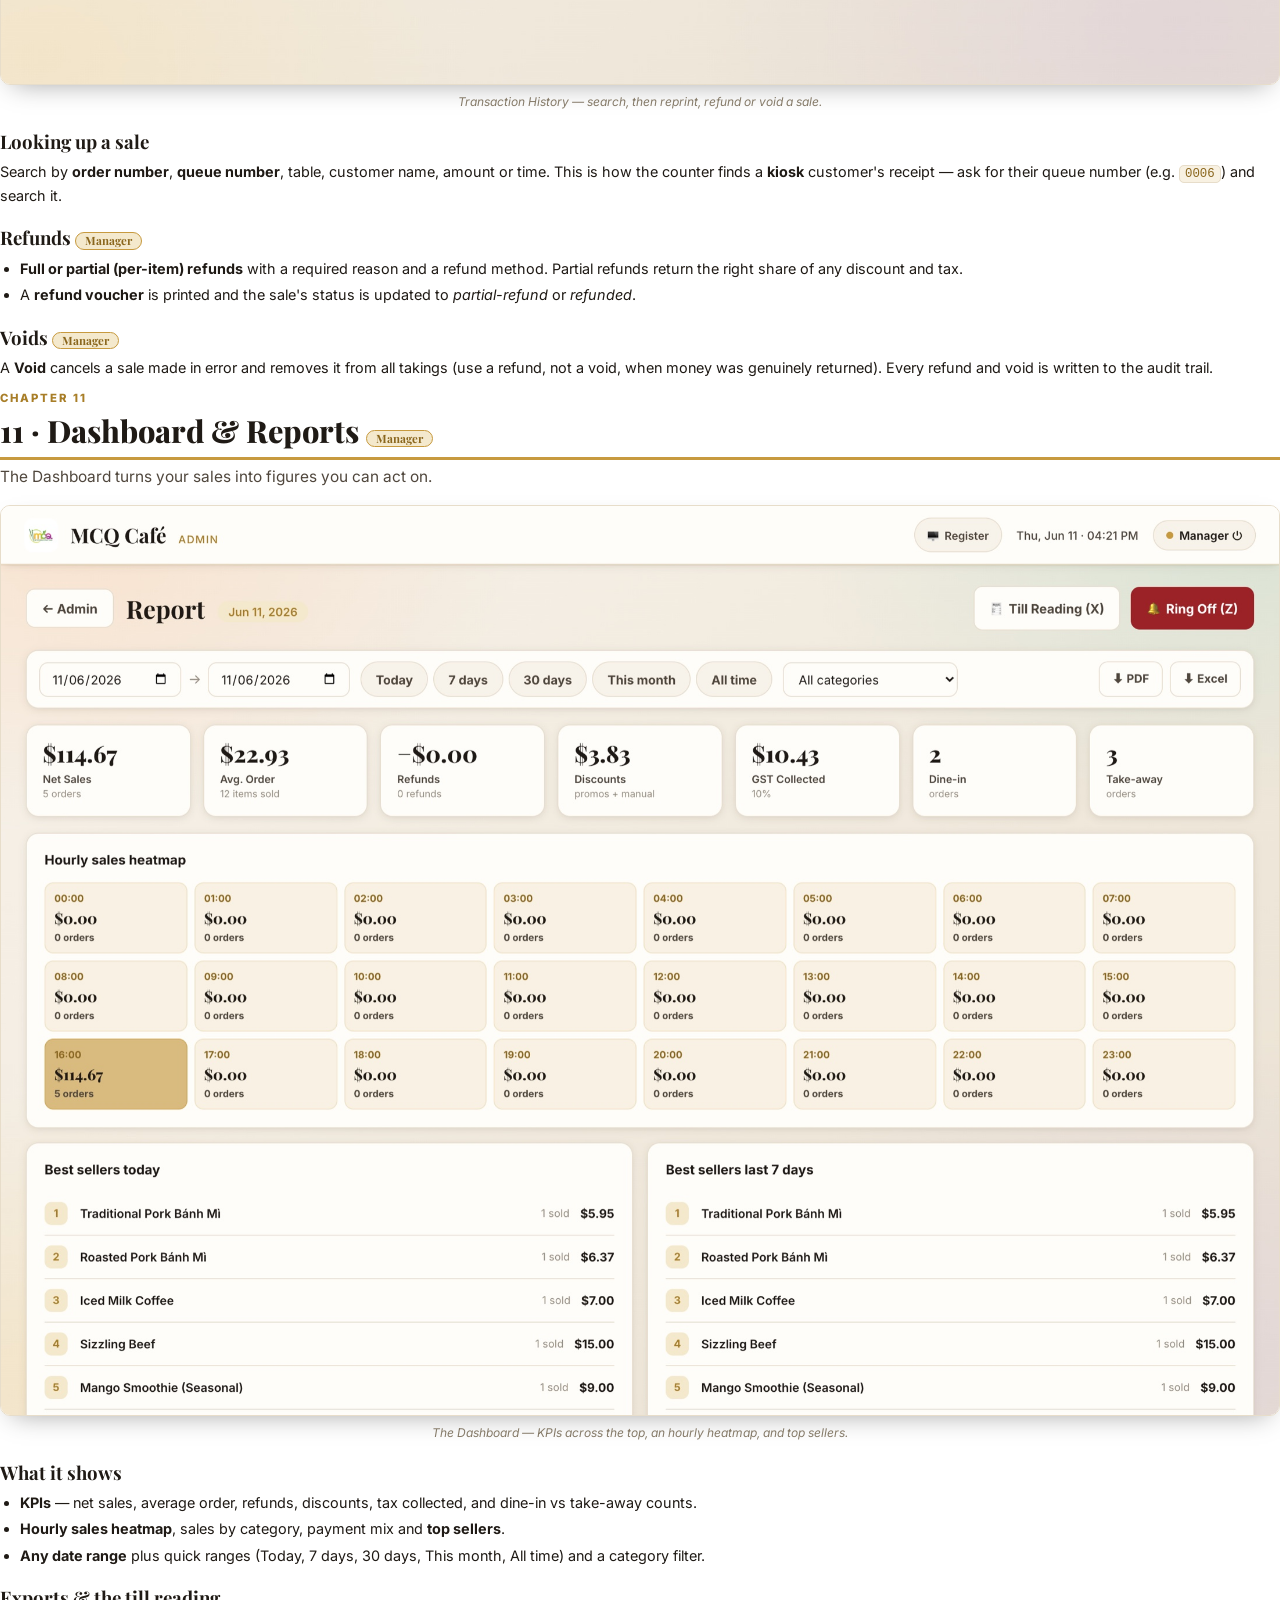
==== commit 781b3f1a: "docs: document the sold-out slide control in the user guide Add a "Marking an item Sold out — the sl" ====
--- a/docs/USER_GUIDE.html
+++ b/docs/USER_GUIDE.html
@@ -244,6 +244,20 @@
   </ul>
   <div class="box tip"><div class="bt">Bánh Mì labelling</div>Bánh Mì items are automatically tagged "… Bánh Mì" on the order and receipt, so the kitchen never confuses them with the rice or noodle version of the same protein.</div>
 
+  <h3>Marking an item “Sold out” — the slide control</h3>
+  <p>When the kitchen runs out of something, you can take it off sale in one gesture, right from the product card — no need to open the Menu Manager.</p>
+  <ul>
+    <li>Each product card has a slim <strong>slide bar</strong> across the bottom of its photo, with a <strong>»</strong> knob.</li>
+    <li><strong>Slide the knob to the right</strong> (about three-quarters of the way) and release to mark the item <strong>Sold out</strong>. The first time in a shift you’ll be asked for the <strong>Manager PIN</strong>.</li>
+    <li>A sold-out card turns grey, shows a red <strong>“Sold out”</strong> tag, and <strong>can no longer be added</strong> to an order. Its knob changes to a restore arrow <strong>↺</strong>.</li>
+    <li>To put it back on sale, <strong>slide ↺ to the right again</strong> — it returns to <strong>available</strong> immediately.</li>
+  </ul>
+  <figure><img src="img/23-sold-out.jpg" alt="An item marked sold out on the Register"><figcaption>Slide the knob on a product card to mark it Sold out — the card greys out and shows the red “Sold out” tag; slide again to restore.</figcaption></figure>
+
+  <div class="box note"><div class="bt">It updates every screen at once</div>Sold-out status belongs to the shared menu, so it shows <strong>everywhere on that device at the same time</strong>: the cashier’s product grid <em>and</em> the Standing Order Tree self-service kiosk both display “Sold out” and refuse the item, and it is automatically dropped from combo choices — so a customer can never self-order something that has run out. Every change (sold out / restored) is written to the <strong>Audit Log</strong> with who and when.</div>
+
+  <div class="box tip"><div class="bt">Two other handy details</div><strong>Take-away only</strong> items carry a “Take-away” tag and are greyed out while the order type is set to <em>Dine-in</em>. You can also switch any item on or off in bulk from <strong>Menu Manager → Enable / Disable</strong> (Chapter 12) — the slide control is just the fast, on-the-floor way to do the same thing.</div>
+
   <h3>The order panel</h3>
   <p>On the right you'll find the running subtotal, any promotions, tax and the grand total, plus the big <strong>Charge</strong> button. Above the items you can set the order type, attach a member and add a pager number — covered next.</p>
 </section>
